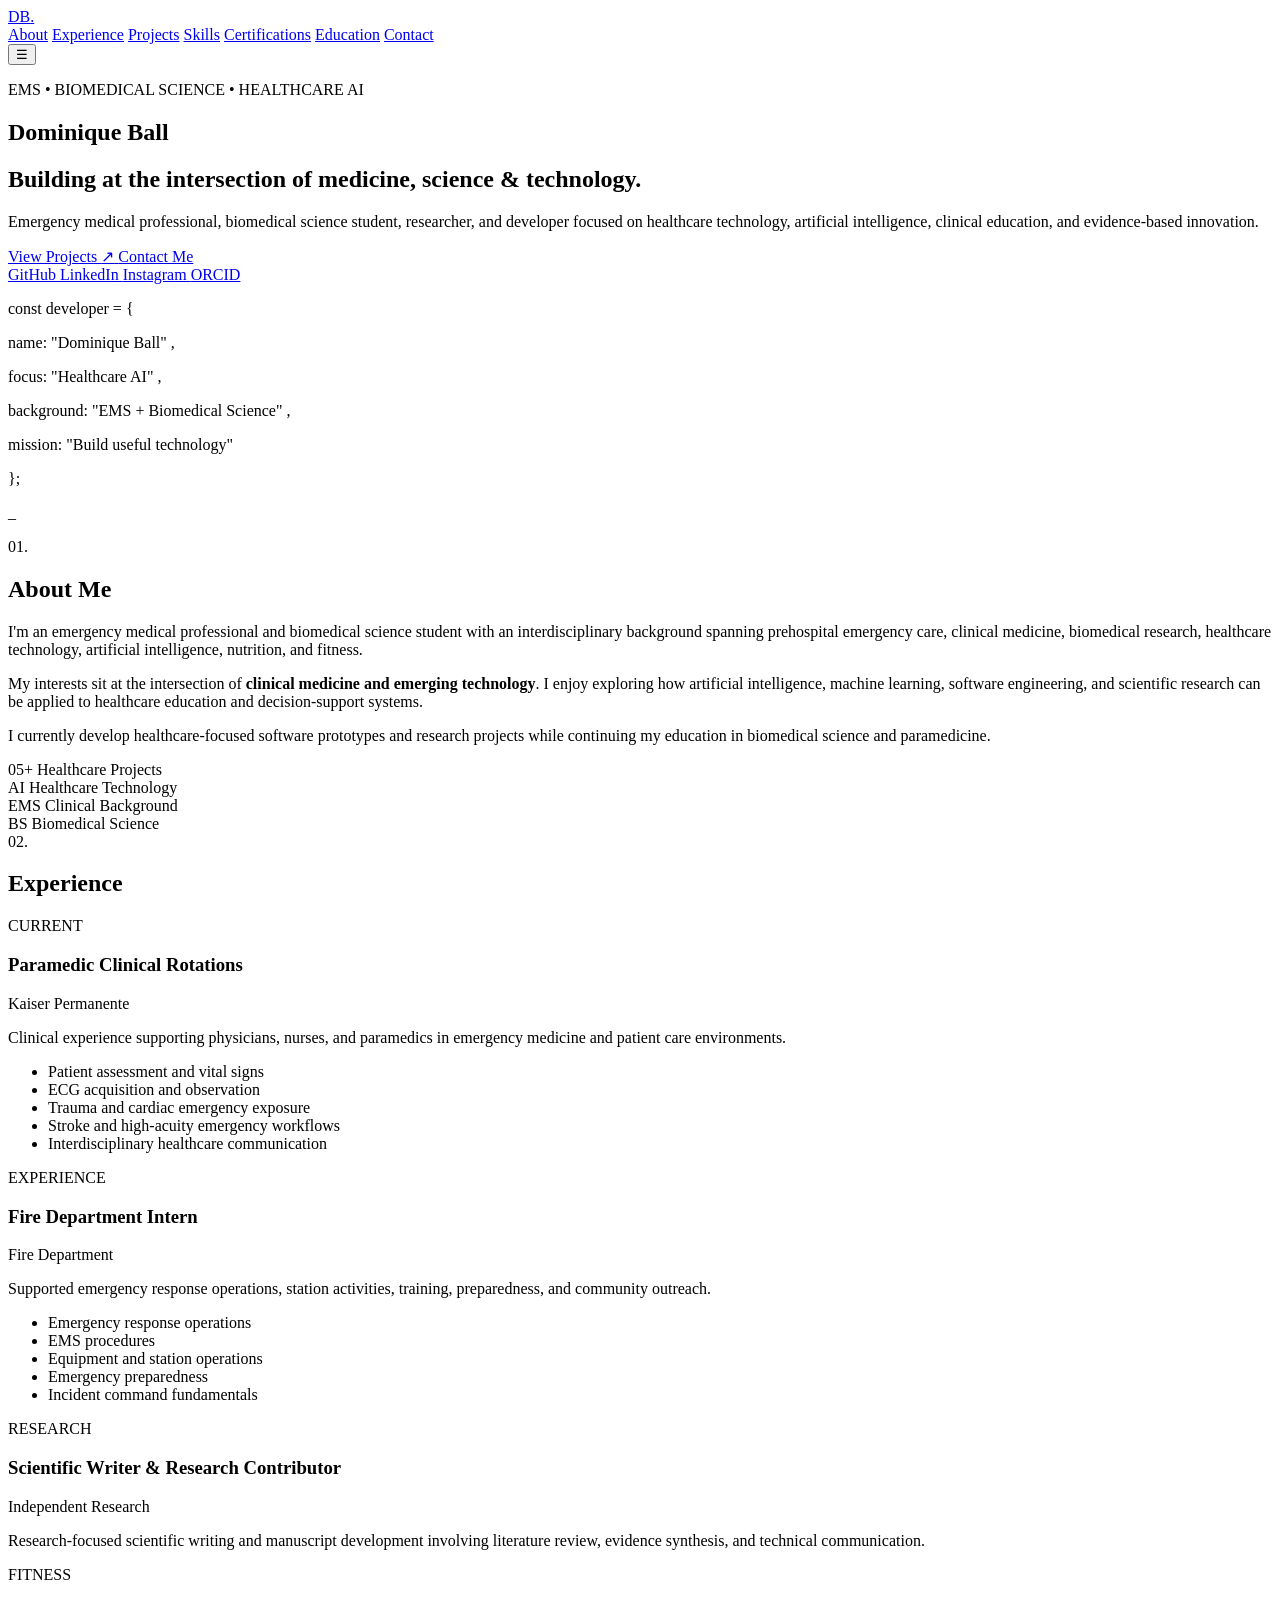
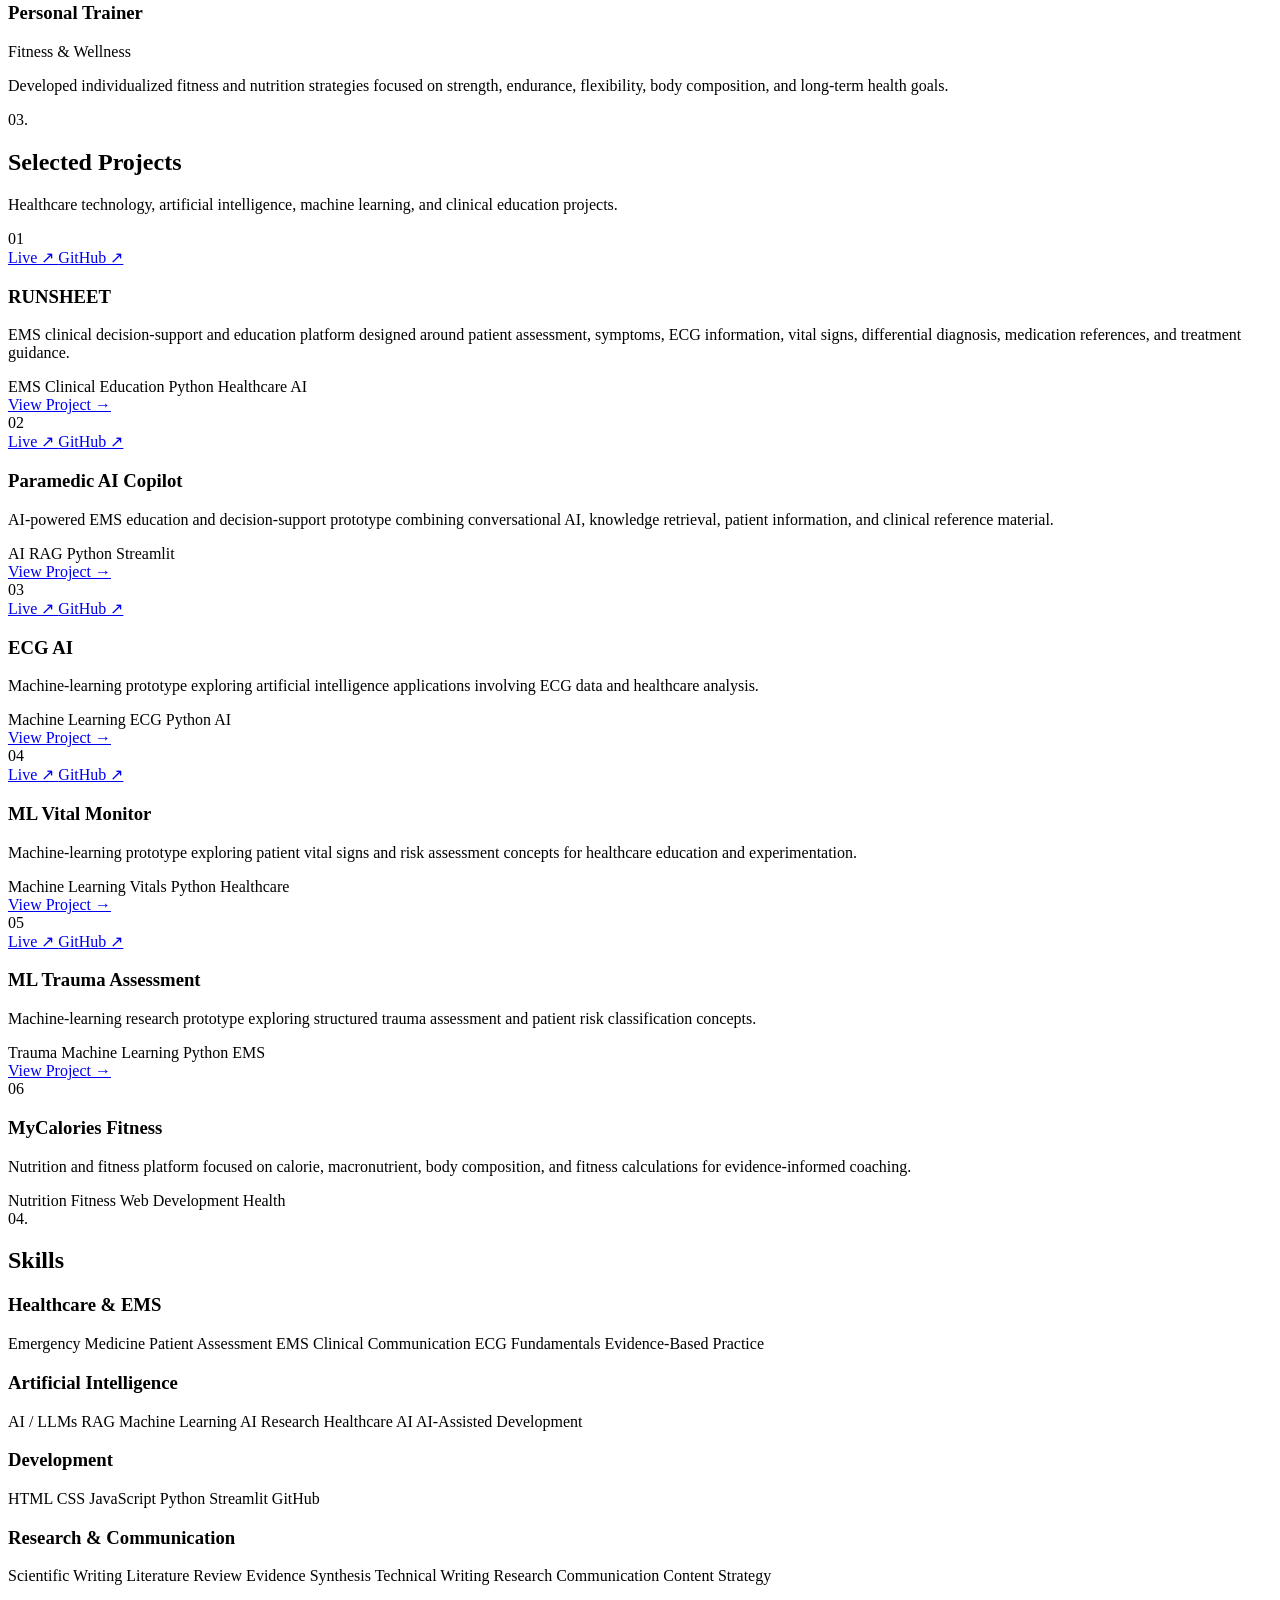
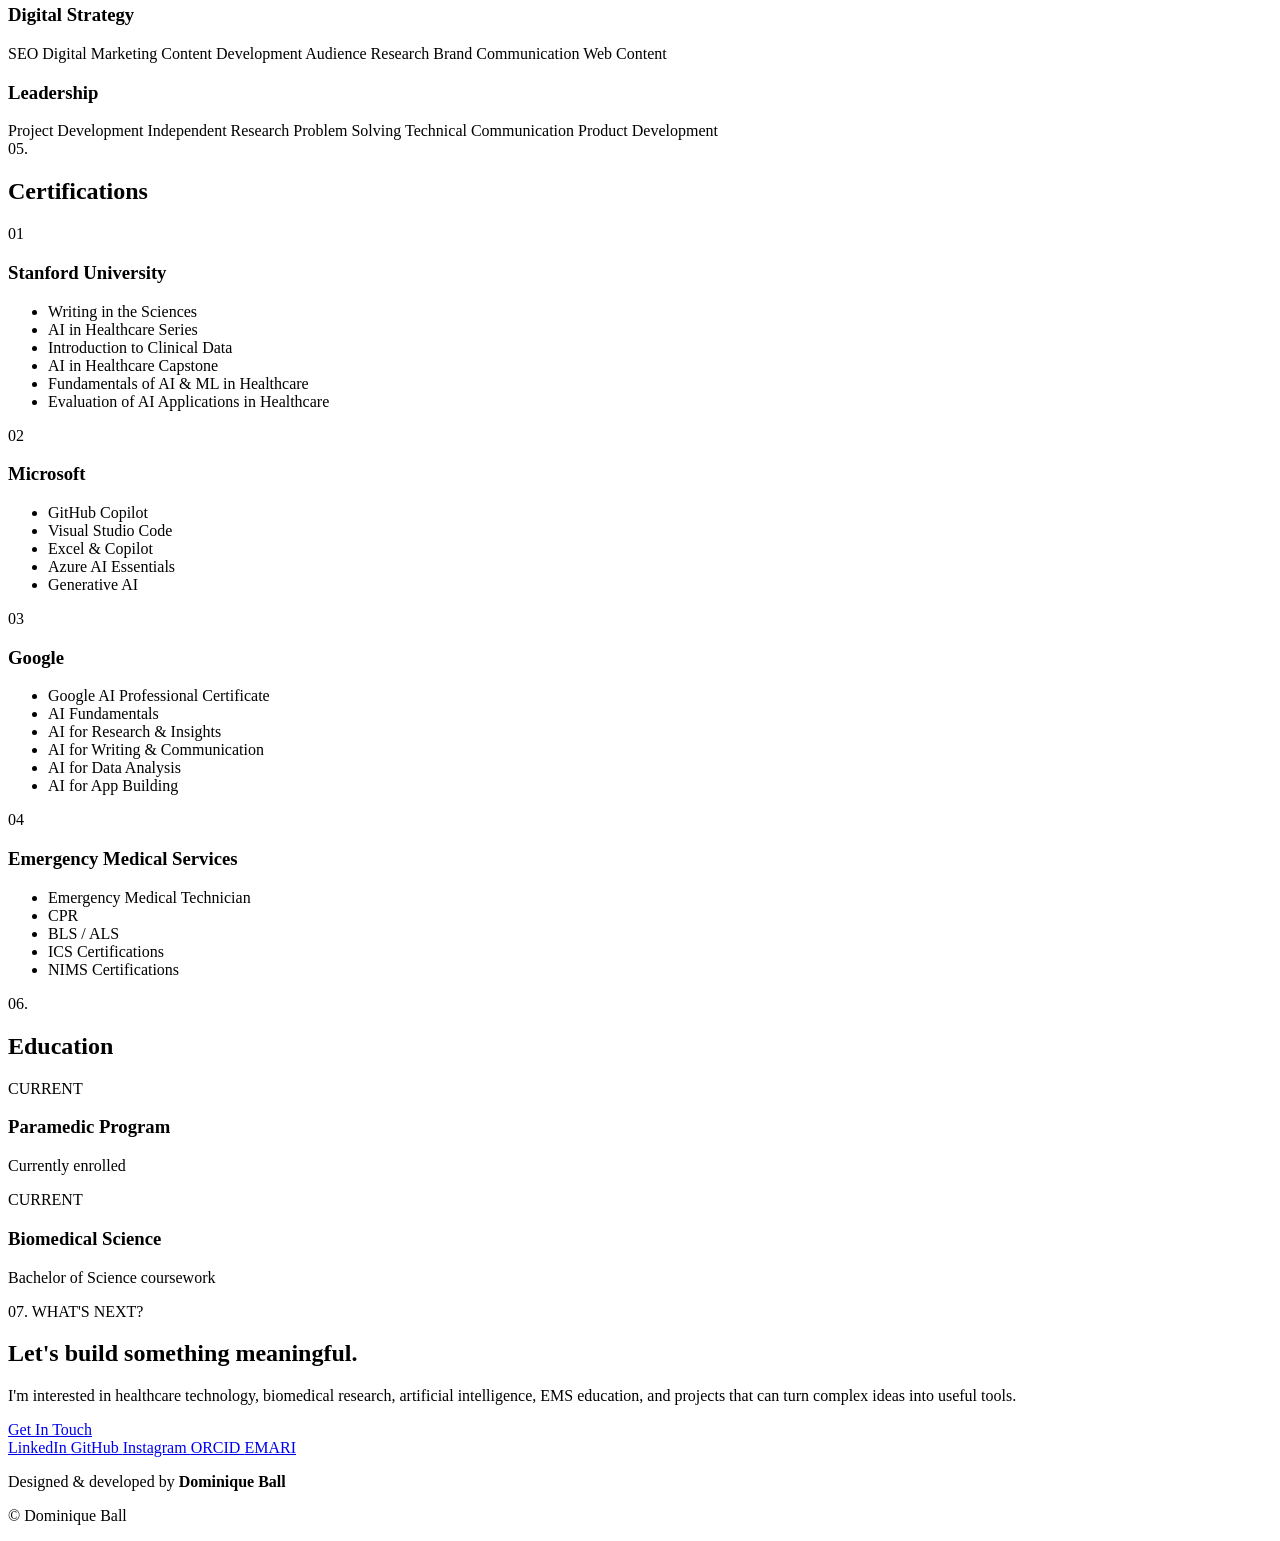
==== index.html @ c2c2fa45 "Create index.html" ====
<!DOCTYPE html>
<html lang="en">
<head>
    <meta charset="UTF-8">
    <meta name="viewport" content="width=device-width, initial-scale=1.0">

    <title>Dominique Ball | EMS • Biomedical Science • Healthcare AI</title>

    <meta
        name="description"
        content="Dominique Ball — emergency medical professional, biomedical science student, researcher, and healthcare technology developer."
    >

    <link rel="stylesheet" href="style.css">

    <!-- Google Font -->
    <link rel="preconnect" href="https://fonts.googleapis.com">
    <link rel="preconnect" href="https://fonts.gstatic.com" crossorigin>
    <link
        href="https://fonts.googleapis.com/css2?family=Inter:wght@400;500;600;700&family=Space+Grotesk:wght@500;600;700&display=swap"
        rel="stylesheet"
    >
</head>

<body>

    <!-- Background effects -->
    <div class="background-grid"></div>
    <div class="glow glow-one"></div>
    <div class="glow glow-two"></div>

    <!-- Navigation -->
    <header class="navbar">

        <a href="#home" class="logo">
            DB<span>.</span>
        </a>

        <nav id="nav-menu">

            <a href="#about">About</a>
            <a href="#experience">Experience</a>
            <a href="#projects">Projects</a>
            <a href="#skills">Skills</a>
            <a href="#certifications">Certifications</a>
            <a href="#education">Education</a>
            <a href="#contact">Contact</a>

        </nav>

        <button class="menu-button" id="menu-button" aria-label="Open navigation">
            ☰
        </button>

    </header>


    <main>

        <!-- HERO -->
        <section id="home" class="hero section">

            <div class="hero-content reveal">

                <p class="eyebrow">
                    EMS • BIOMEDICAL SCIENCE • HEALTHCARE AI
                </p>

                <h1>
                    Dominique
                    <span>Ball</span>
                </h1>

                <h2>
                    Building at the intersection of
                    <strong>medicine, science & technology.</strong>
                </h2>

                <p class="hero-description">
                    Emergency medical professional, biomedical science student,
                    researcher, and developer focused on healthcare technology,
                    artificial intelligence, clinical education, and evidence-based
                    innovation.
                </p>

                <div class="hero-buttons">

                    <a href="#projects" class="button primary">
                        View Projects
                        <span>↗</span>
                    </a>

                    <a href="#contact" class="button secondary">
                        Contact Me
                    </a>

                </div>

                <div class="social-links">

                    <a
                        href="https://github.com/domvq"
                        target="_blank"
                        rel="noopener noreferrer"
                    >
                        GitHub
                    </a>

                    <a
                        href="https://www.linkedin.com/in/dom-ball/"
                        target="_blank"
                        rel="noopener noreferrer"
                    >
                        LinkedIn
                    </a>

                    <a
                        href="https://www.instagram.com/domvq/"
                        target="_blank"
                        rel="noopener noreferrer"
                    >
                        Instagram
                    </a>

                    <a
                        href="https://orcid.org/0009-0007-6689-6363"
                        target="_blank"
                        rel="noopener noreferrer"
                    >
                        ORCID
                    </a>

                </div>

            </div>


            <div class="hero-visual reveal">

                <div class="terminal">

                    <div class="terminal-top">
                        <span></span>
                        <span></span>
                        <span></span>
                    </div>

                    <div class="terminal-body">

                        <p>
                            <span class="terminal-green">const</span>
                            developer = {
                        </p>

                        <p class="indent">
                            name:
                            <span class="terminal-blue">
                                "Dominique Ball"
                            </span>,
                        </p>

                        <p class="indent">
                            focus:
                            <span class="terminal-blue">
                                "Healthcare AI"
                            </span>,
                        </p>

                        <p class="indent">
                            background:
                            <span class="terminal-blue">
                                "EMS + Biomedical Science"
                            </span>,
                        </p>

                        <p class="indent">
                            mission:
                            <span class="terminal-blue">
                                "Build useful technology"
                            </span>
                        </p>

                        <p>};</p>

                        <p class="cursor">_</p>

                    </div>

                </div>

            </div>

        </section>


        <!-- ABOUT -->
        <section id="about" class="section">

            <div class="section-heading reveal">

                <span>01.</span>

                <h2>About Me</h2>

                <div></div>

            </div>

            <div class="about-grid">

                <div class="about-text reveal">

                    <p>
                        I'm an emergency medical professional and biomedical
                        science student with an interdisciplinary background
                        spanning prehospital emergency care, clinical medicine,
                        biomedical research, healthcare technology,
                        artificial intelligence, nutrition, and fitness.
                    </p>

                    <p>
                        My interests sit at the intersection of
                        <strong>clinical medicine and emerging technology</strong>.
                        I enjoy exploring how artificial intelligence,
                        machine learning, software engineering, and scientific
                        research can be applied to healthcare education and
                        decision-support systems.
                    </p>

                    <p>
                        I currently develop healthcare-focused software
                        prototypes and research projects while continuing my
                        education in biomedical science and paramedicine.
                    </p>

                </div>


                <div class="about-stats reveal">

                    <div class="stat">
                        <span class="stat-number">05+</span>
                        <span class="stat-label">Healthcare Projects</span>
                    </div>

                    <div class="stat">
                        <span class="stat-number">AI</span>
                        <span class="stat-label">Healthcare Technology</span>
                    </div>

                    <div class="stat">
                        <span class="stat-number">EMS</span>
                        <span class="stat-label">Clinical Background</span>
                    </div>

                    <div class="stat">
                        <span class="stat-number">BS</span>
                        <span class="stat-label">Biomedical Science</span>
                    </div>

                </div>

            </div>

        </section>


        <!-- EXPERIENCE -->
        <section id="experience" class="section">

            <div class="section-heading reveal">

                <span>02.</span>

                <h2>Experience</h2>

                <div></div>

            </div>


            <div class="timeline">

                <article class="timeline-item reveal">

                    <div class="timeline-date">
                        CURRENT
                    </div>

                    <div class="timeline-content">

                        <h3>Paramedic Clinical Rotations</h3>

                        <p class="company">
                            Kaiser Permanente
                        </p>

                        <p>
                            Clinical experience supporting physicians,
                            nurses, and paramedics in emergency medicine
                            and patient care environments.
                        </p>

                        <ul>
                            <li>Patient assessment and vital signs</li>
                            <li>ECG acquisition and observation</li>
                            <li>Trauma and cardiac emergency exposure</li>
                            <li>Stroke and high-acuity emergency workflows</li>
                            <li>Interdisciplinary healthcare communication</li>
                        </ul>

                    </div>

                </article>


                <article class="timeline-item reveal">

                    <div class="timeline-date">
                        EXPERIENCE
                    </div>

                    <div class="timeline-content">

                        <h3>Fire Department Intern</h3>

                        <p class="company">
                            Fire Department
                        </p>

                        <p>
                            Supported emergency response operations,
                            station activities, training, preparedness,
                            and community outreach.
                        </p>

                        <ul>
                            <li>Emergency response operations</li>
                            <li>EMS procedures</li>
                            <li>Equipment and station operations</li>
                            <li>Emergency preparedness</li>
                            <li>Incident command fundamentals</li>
                        </ul>

                    </div>

                </article>


                <article class="timeline-item reveal">

                    <div class="timeline-date">
                        RESEARCH
                    </div>

                    <div class="timeline-content">

                        <h3>Scientific Writer & Research Contributor</h3>

                        <p class="company">
                            Independent Research
                        </p>

                        <p>
                            Research-focused scientific writing and manuscript
                            development involving literature review, evidence
                            synthesis, and technical communication.
                        </p>

                    </div>

                </article>


                <article class="timeline-item reveal">

                    <div class="timeline-date">
                        FITNESS
                    </div>

                    <div class="timeline-content">

                        <h3>Personal Trainer</h3>

                        <p class="company">
                            Fitness & Wellness
                        </p>

                        <p>
                            Developed individualized fitness and nutrition
                            strategies focused on strength, endurance,
                            flexibility, body composition, and long-term
                            health goals.
                        </p>

                    </div>

                </article>

            </div>

        </section>


        <!-- PROJECTS -->
        <section id="projects" class="section">

            <div class="section-heading reveal">

                <span>03.</span>

                <h2>Selected Projects</h2>

                <div></div>

            </div>


            <p class="section-intro reveal">
                Healthcare technology, artificial intelligence, machine
                learning, and clinical education projects.
            </p>


            <div class="projects-grid">


                <!-- RUNSHEET -->
                <article class="project-card featured reveal">

                    <div class="project-top">

                        <span class="project-number">
                            01
                        </span>

                        <div class="project-links">

                            <a
                                href="https://runsheet.website/"
                                target="_blank"
                                rel="noopener noreferrer"
                            >
                                Live ↗
                            </a>

                            <a
                                href="https://github.com/domvq/RUNSHEET"
                                target="_blank"
                                rel="noopener noreferrer"
                            >
                                GitHub ↗
                            </a>

                        </div>

                    </div>

                    <h3>RUNSHEET</h3>

                    <p>
                        EMS clinical decision-support and education platform
                        designed around patient assessment, symptoms, ECG
                        information, vital signs, differential diagnosis,
                        medication references, and treatment guidance.
                    </p>

                    <div class="tags">
                        <span>EMS</span>
                        <span>Clinical Education</span>
                        <span>Python</span>
                        <span>Healthcare AI</span>
                    </div>

                    <a
                        class="project-page"
                        href="https://emari.it.com/runsheet-app.html"
                        target="_blank"
                        rel="noopener noreferrer"
                    >
                        View Project →
                    </a>

                </article>


                <!-- PARAMEDIC AI -->
                <article class="project-card reveal">

                    <div class="project-top">

                        <span class="project-number">
                            02
                        </span>

                        <div class="project-links">

                            <a
                                href="https://paramedic-ai-copliot.streamlit.app/"
                                target="_blank"
                                rel="noopener noreferrer"
                            >
                                Live ↗
                            </a>

                            <a
                                href="https://github.com/domvq/Paramedic-Ai"
                                target="_blank"
                                rel="noopener noreferrer"
                            >
                                GitHub ↗
                            </a>

                        </div>

                    </div>

                    <h3>Paramedic AI Copilot</h3>

                    <p>
                        AI-powered EMS education and decision-support
                        prototype combining conversational AI, knowledge
                        retrieval, patient information, and clinical
                        reference material.
                    </p>

                    <div class="tags">
                        <span>AI</span>
                        <span>RAG</span>
                        <span>Python</span>
                        <span>Streamlit</span>
                    </div>

                    <a
                        class="project-page"
                        href="https://emari.it.com/paramedic-copilot-app.html"
                        target="_blank"
                        rel="noopener noreferrer"
                    >
                        View Project →
                    </a>

                </article>


                <!-- ECG -->
                <article class="project-card reveal">

                    <div class="project-top">

                        <span class="project-number">
                            03
                        </span>

                        <div class="project-links">

                            <a
                                href="https://ecg-ai-ml-prototype.streamlit.app/"
                                target="_blank"
                                rel="noopener noreferrer"
                            >
                                Live ↗
                            </a>

                            <a
                                href="https://github.com/domvq/ecg-ai-ml-prototype"
                                target="_blank"
                                rel="noopener noreferrer"
                            >
                                GitHub ↗
                            </a>

                        </div>

                    </div>

                    <h3>ECG AI</h3>

                    <p>
                        Machine-learning prototype exploring artificial
                        intelligence applications involving ECG data and
                        healthcare analysis.
                    </p>

                    <div class="tags">
                        <span>Machine Learning</span>
                        <span>ECG</span>
                        <span>Python</span>
                        <span>AI</span>
                    </div>

                    <a
                        class="project-page"
                        href="https://emari.it.com/ecg-ai-app.html"
                        target="_blank"
                        rel="noopener noreferrer"
                    >
                        View Project →
                    </a>

                </article>


                <!-- VITAL MONITOR -->
                <article class="project-card reveal">

                    <div class="project-top">

                        <span class="project-number">
                            04
                        </span>

                        <div class="project-links">

                            <a
                                href="https://monitor-vitals-ml.streamlit.app/"
                                target="_blank"
                                rel="noopener noreferrer"
                            >
                                Live ↗
                            </a>

                            <a
                                href="https://github.com/domvq/monitor-vitals-ML"
                                target="_blank"
                                rel="noopener noreferrer"
                            >
                                GitHub ↗
                            </a>

                        </div>

                    </div>

                    <h3>ML Vital Monitor</h3>

                    <p>
                        Machine-learning prototype exploring patient vital
                        signs and risk assessment concepts for healthcare
                        education and experimentation.
                    </p>

                    <div class="tags">
                        <span>Machine Learning</span>
                        <span>Vitals</span>
                        <span>Python</span>
                        <span>Healthcare</span>
                    </div>

                    <a
                        class="project-page"
                        href="https://emari.it.com/monitor-vitals-app.html"
                        target="_blank"
                        rel="noopener noreferrer"
                    >
                        View Project →
                    </a>

                </article>


                <!-- TRAUMA -->
                <article class="project-card reveal">

                    <div class="project-top">

                        <span class="project-number">
                            05
                        </span>

                        <div class="project-links">

                            <a
                                href="https://trauma-ml.streamlit.app/"
                                target="_blank"
                                rel="noopener noreferrer"
                            >
                                Live ↗
                            </a>

                            <a
                                href="https://github.com/domvq/trauma-ML-"
                                target="_blank"
                                rel="noopener noreferrer"
                            >
                                GitHub ↗
                            </a>

                        </div>

                    </div>

                    <h3>ML Trauma Assessment</h3>

                    <p>
                        Machine-learning research prototype exploring
                        structured trauma assessment and patient risk
                        classification concepts.
                    </p>

                    <div class="tags">
                        <span>Trauma</span>
                        <span>Machine Learning</span>
                        <span>Python</span>
                        <span>EMS</span>
                    </div>

                    <a
                        class="project-page"
                        href="https://emari.it.com/trauma-ml-app.html"
                        target="_blank"
                        rel="noopener noreferrer"
                    >
                        View Project →
                    </a>

                </article>


                <!-- MY CALORIES -->
                <article class="project-card reveal">

                    <div class="project-top">

                        <span class="project-number">
                            06
                        </span>

                    </div>

                    <h3>MyCalories Fitness</h3>

                    <p>
                        Nutrition and fitness platform focused on calorie,
                        macronutrient, body composition, and fitness
                        calculations for evidence-informed coaching.
                    </p>

                    <div class="tags">
                        <span>Nutrition</span>
                        <span>Fitness</span>
                        <span>Web Development</span>
                        <span>Health</span>
                    </div>

                </article>

            </div>

        </section>


        <!-- SKILLS -->
        <section id="skills" class="section">

            <div class="section-heading reveal">

                <span>04.</span>

                <h2>Skills</h2>

                <div></div>

            </div>


            <div class="skills-grid">


                <div class="skill-category reveal">

                    <h3>Healthcare & EMS</h3>

                    <div class="skill-list">

                        <span>Emergency Medicine</span>
                        <span>Patient Assessment</span>
                        <span>EMS</span>
                        <span>Clinical Communication</span>
                        <span>ECG Fundamentals</span>
                        <span>Evidence-Based Practice</span>

                    </div>

                </div>


                <div class="skill-category reveal">

                    <h3>Artificial Intelligence</h3>

                    <div class="skill-list">

                        <span>AI / LLMs</span>
                        <span>RAG</span>
                        <span>Machine Learning</span>
                        <span>AI Research</span>
                        <span>Healthcare AI</span>
                        <span>AI-Assisted Development</span>

                    </div>

                </div>


                <div class="skill-category reveal">

                    <h3>Development</h3>

                    <div class="skill-list">

                        <span>HTML</span>
                        <span>CSS</span>
                        <span>JavaScript</span>
                        <span>Python</span>
                        <span>Streamlit</span>
                        <span>GitHub</span>

                    </div>

                </div>


                <div class="skill-category reveal">

                    <h3>Research & Communication</h3>

                    <div class="skill-list">

                        <span>Scientific Writing</span>
                        <span>Literature Review</span>
                        <span>Evidence Synthesis</span>
                        <span>Technical Writing</span>
                        <span>Research Communication</span>
                        <span>Content Strategy</span>

                    </div>

                </div>


                <div class="skill-category reveal">

                    <h3>Digital Strategy</h3>

                    <div class="skill-list">

                        <span>SEO</span>
                        <span>Digital Marketing</span>
                        <span>Content Development</span>
                        <span>Audience Research</span>
                        <span>Brand Communication</span>
                        <span>Web Content</span>

                    </div>

                </div>


                <div class="skill-category reveal">

                    <h3>Leadership</h3>

                    <div class="skill-list">

                        <span>Project Development</span>
                        <span>Independent Research</span>
                        <span>Problem Solving</span>
                        <span>Technical Communication</span>
                        <span>Product Development</span>

                    </div>

                </div>

            </div>

        </section>


        <!-- CERTIFICATIONS -->
        <section id="certifications" class="section">

            <div class="section-heading reveal">

                <span>05.</span>

                <h2>Certifications</h2>

                <div></div>

            </div>


            <div class="certifications-grid">

                <article class="cert-card reveal">

                    <span class="cert-number">01</span>

                    <h3>Stanford University</h3>

                    <ul>
                        <li>Writing in the Sciences</li>
                        <li>AI in Healthcare Series</li>
                        <li>Introduction to Clinical Data</li>
                        <li>AI in Healthcare Capstone</li>
                        <li>Fundamentals of AI & ML in Healthcare</li>
                        <li>Evaluation of AI Applications in Healthcare</li>
                    </ul>

                </article>


                <article class="cert-card reveal">

                    <span class="cert-number">02</span>

                    <h3>Microsoft</h3>

                    <ul>
                        <li>GitHub Copilot</li>
                        <li>Visual Studio Code</li>
                        <li>Excel & Copilot</li>
                        <li>Azure AI Essentials</li>
                        <li>Generative AI</li>
                    </ul>

                </article>


                <article class="cert-card reveal">

                    <span class="cert-number">03</span>

                    <h3>Google</h3>

                    <ul>
                        <li>Google AI Professional Certificate</li>
                        <li>AI Fundamentals</li>
                        <li>AI for Research & Insights</li>
                        <li>AI for Writing & Communication</li>
                        <li>AI for Data Analysis</li>
                        <li>AI for App Building</li>
                    </ul>

                </article>


                <article class="cert-card reveal">

                    <span class="cert-number">04</span>

                    <h3>Emergency Medical Services</h3>

                    <ul>
                        <li>Emergency Medical Technician</li>
                        <li>CPR</li>
                        <li>BLS / ALS</li>
                        <li>ICS Certifications</li>
                        <li>NIMS Certifications</li>
                    </ul>

                </article>

            </div>

        </section>


        <!-- EDUCATION -->
        <section id="education" class="section">

            <div class="section-heading reveal">

                <span>06.</span>

                <h2>Education</h2>

                <div></div>

            </div>


            <div class="education-card reveal">

                <div>

                    <span class="education-status">
                        CURRENT
                    </span>

                    <h3>Paramedic Program</h3>

                    <p>
                        Currently enrolled
                    </p>

                </div>


                <div>

                    <span class="education-status">
                        CURRENT
                    </span>

                    <h3>Biomedical Science</h3>

                    <p>
                        Bachelor of Science coursework
                    </p>

                </div>

            </div>

        </section>


        <!-- CONTACT -->
        <section id="contact" class="contact-section section">

            <div class="contact-content reveal">

                <p class="eyebrow">
                    07. WHAT'S NEXT?
                </p>

                <h2>
                    Let's build something
                    <span>meaningful.</span>
                </h2>

                <p>
                    I'm interested in healthcare technology, biomedical
                    research, artificial intelligence, EMS education,
                    and projects that can turn complex ideas into useful
                    tools.
                </p>

                <a
                    href="mailto:Domhasaball@gmail.com"
                    class="button primary"
                >
                    Get In Touch
                </a>


                <div class="contact-links">

                    <a
                        href="https://www.linkedin.com/in/dom-ball/"
                        target="_blank"
                        rel="noopener noreferrer"
                    >
                        LinkedIn
                    </a>

                    <a
                        href="https://github.com/domvq"
                        target="_blank"
                        rel="noopener noreferrer"
                    >
                        GitHub
                    </a>

                    <a
                        href="https://www.instagram.com/domvq/"
                        target="_blank"
                        rel="noopener noreferrer"
                    >
                        Instagram
                    </a>

                    <a
                        href="https://orcid.org/0009-0007-6689-6363"
                        target="_blank"
                        rel="noopener noreferrer"
                    >
                        ORCID
                    </a>

                    <a
                        href="https://emari.it.com/"
                        target="_blank"
                        rel="noopener noreferrer"
                    >
                        EMARI
                    </a>

                </div>

            </div>

        </section>

    </main>


    <!-- FOOTER -->
    <footer>

        <p>
            Designed & developed by
            <strong>Dominique Ball</strong>
        </p>

        <p>
            © <span id="year"></span> Dominique Ball
        </p>

    </footer>


    <script src="script.js"></script>

</body>
</html>
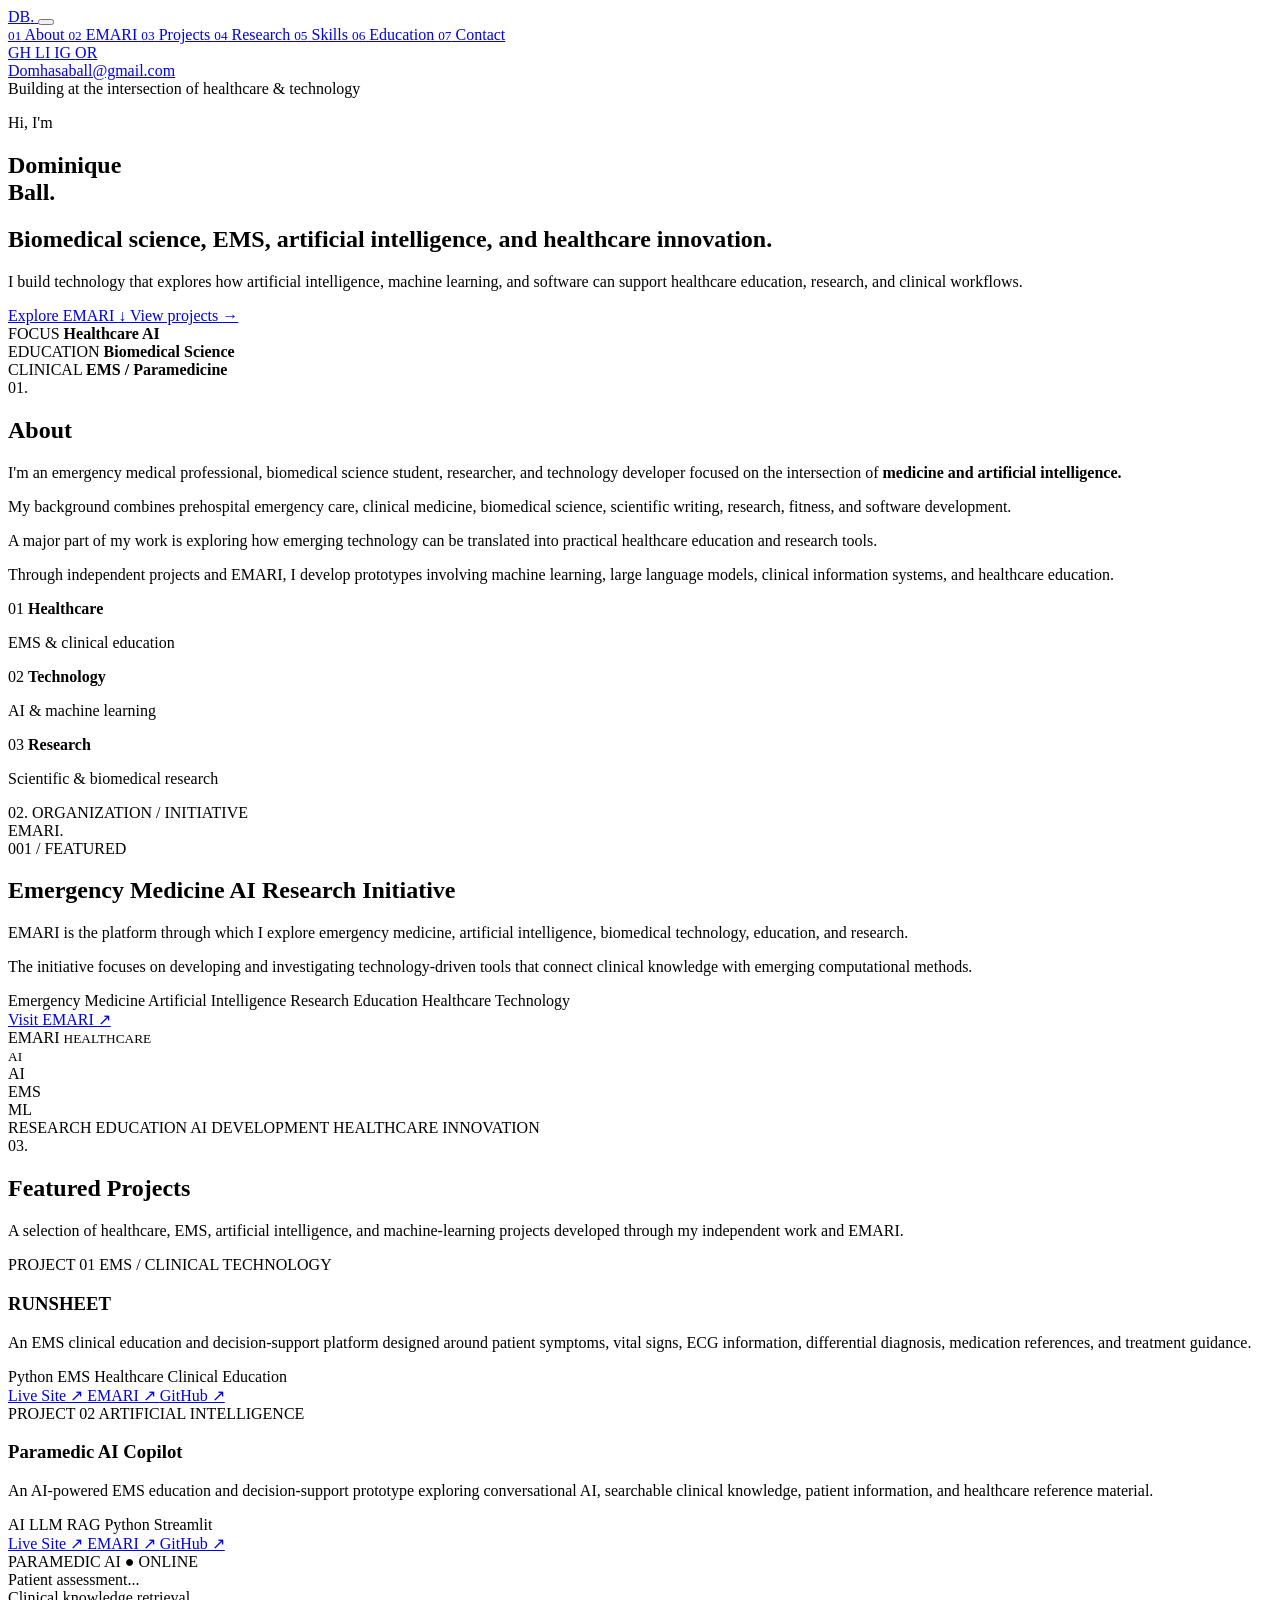
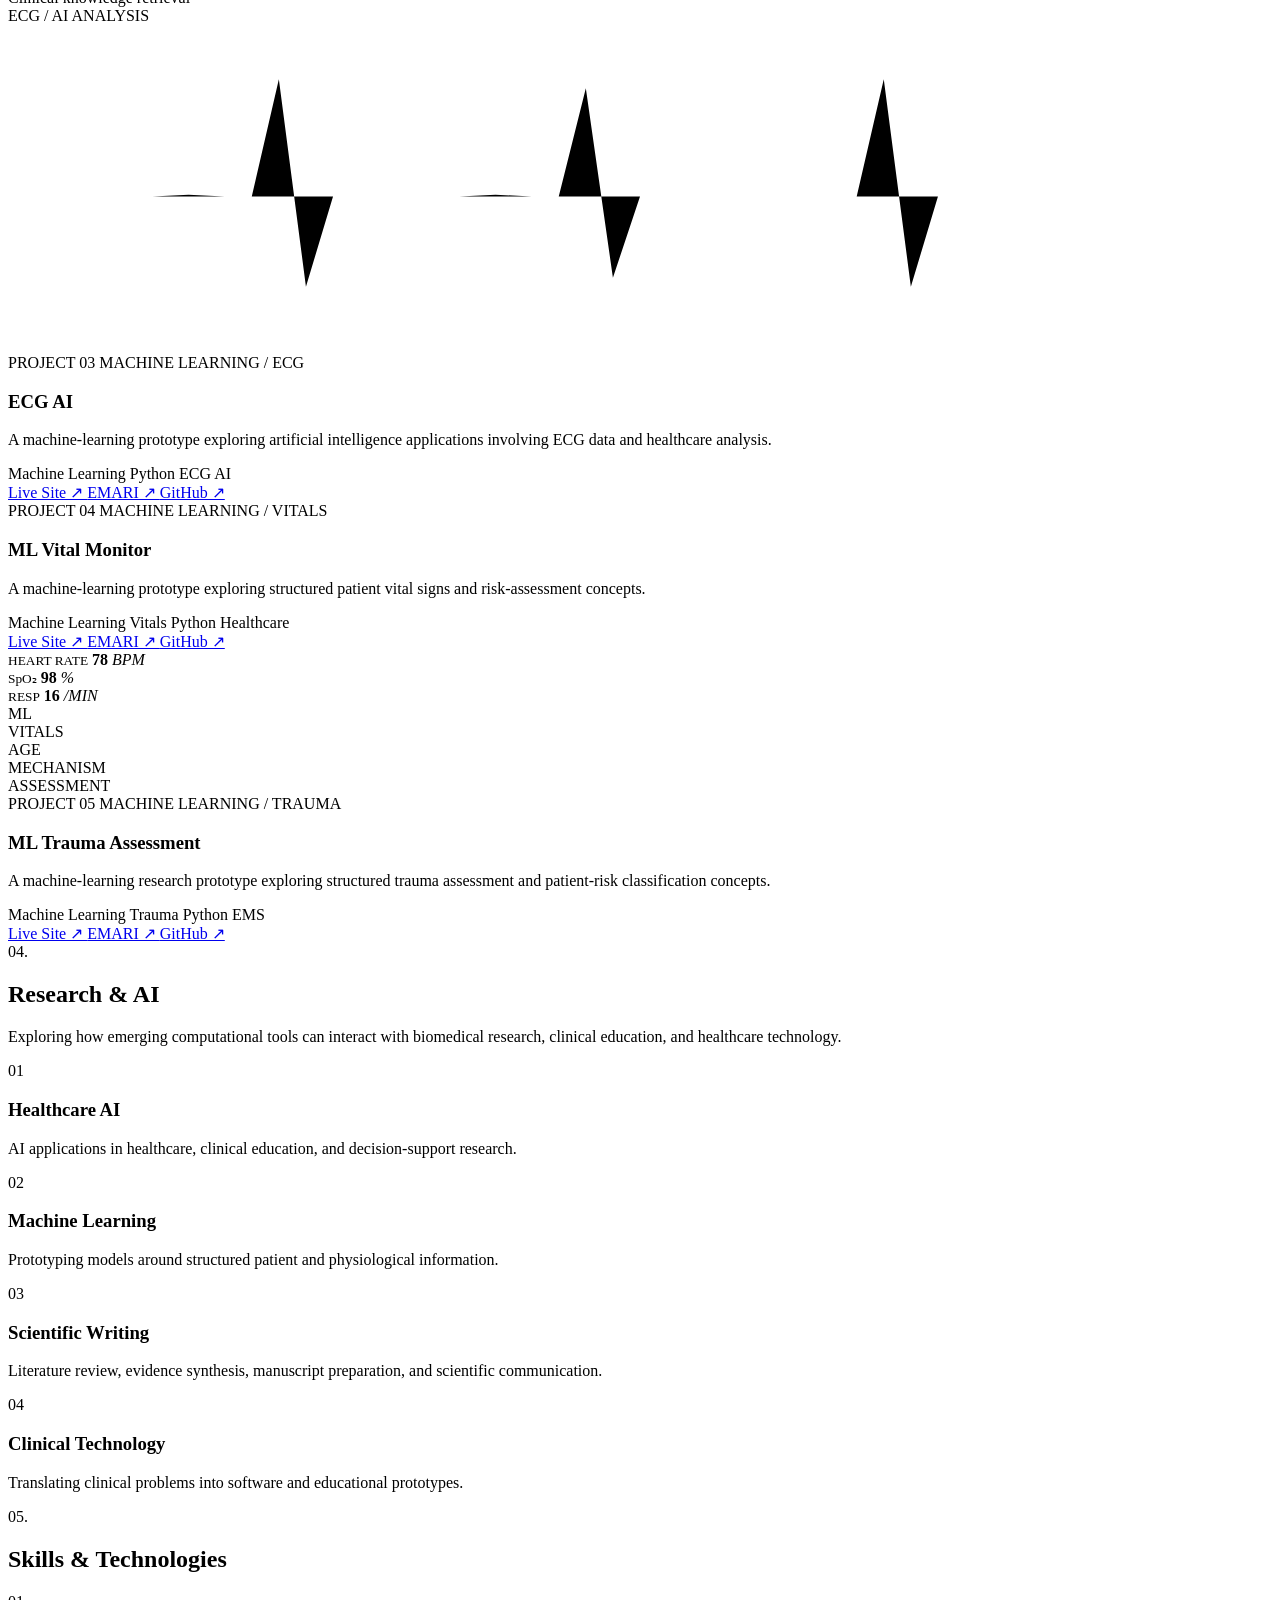
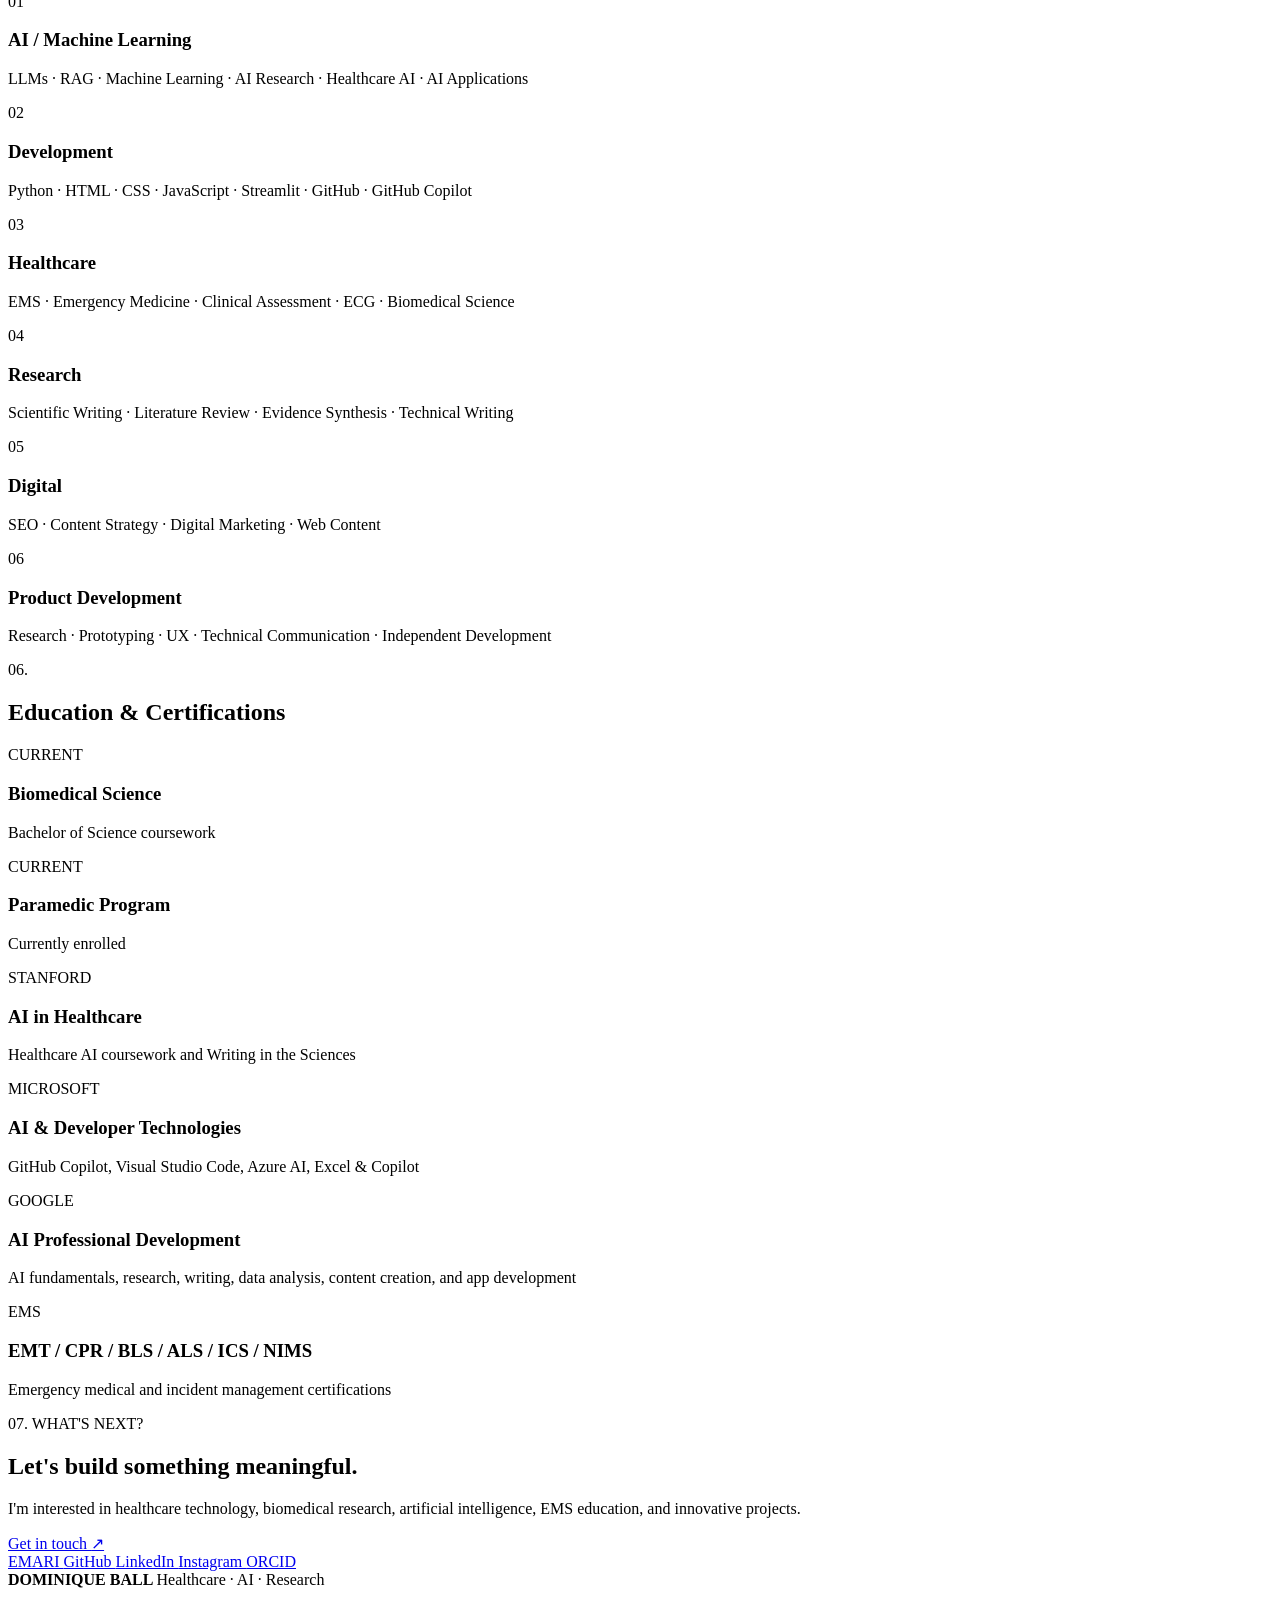
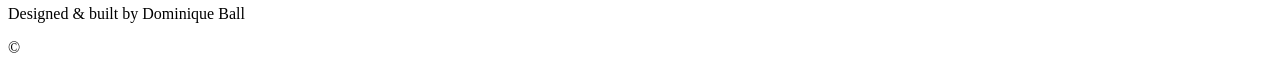
==== commit bb500ffe: "Update index.html" ====
--- a/index.html
+++ b/index.html
@@ -4,187 +4,496 @@
     <meta charset="UTF-8">
     <meta name="viewport" content="width=device-width, initial-scale=1.0">
 
-    <title>Dominique Ball | EMS • Biomedical Science • Healthcare AI</title>
+    <title>Dominique Ball | Healthcare AI & Biomedical Technology</title>
 
     <meta
         name="description"
-        content="Dominique Ball — emergency medical professional, biomedical science student, researcher, and healthcare technology developer."
+        content="Dominique Ball — biomedical science student, EMS professional, researcher, and developer building healthcare AI and technology through EMARI."
     >
 
-    <link rel="stylesheet" href="style.css">
-
-    <!-- Google Font -->
+    <meta name="theme-color" content="#050a12">
+
     <link rel="preconnect" href="https://fonts.googleapis.com">
     <link rel="preconnect" href="https://fonts.gstatic.com" crossorigin>
+
     <link
-        href="https://fonts.googleapis.com/css2?family=Inter:wght@400;500;600;700&family=Space+Grotesk:wght@500;600;700&display=swap"
+        href="https://fonts.googleapis.com/css2?family=Inter:wght@400;500;600;700&family=Space+Mono:wght@400;700&display=swap"
         rel="stylesheet"
     >
+
+    <link rel="stylesheet" href="style.css">
 </head>
 
 <body>
 
     <!-- Background effects -->
     <div class="background-grid"></div>
-    <div class="glow glow-one"></div>
-    <div class="glow glow-two"></div>
-
-    <!-- Navigation -->
+    <div class="background-glow"></div>
+
+
+    <!-- =========================
+         NAVIGATION
+    ========================== -->
+
     <header class="navbar">
 
-        <a href="#home" class="logo">
+        <a href="#home" class="brand">
             DB<span>.</span>
         </a>
 
-        <nav id="nav-menu">
-
-            <a href="#about">About</a>
-            <a href="#experience">Experience</a>
-            <a href="#projects">Projects</a>
-            <a href="#skills">Skills</a>
-            <a href="#certifications">Certifications</a>
-            <a href="#education">Education</a>
-            <a href="#contact">Contact</a>
+        <button
+            class="menu-button"
+            id="menuButton"
+            aria-label="Open navigation"
+            aria-expanded="false"
+        >
+            <span></span>
+            <span></span>
+            <span></span>
+        </button>
+
+        <nav class="navigation" id="navigation">
+
+            <a href="#about">
+                <small>01</small>
+                About
+            </a>
+
+            <a href="#emari">
+                <small>02</small>
+                EMARI
+            </a>
+
+            <a href="#projects">
+                <small>03</small>
+                Projects
+            </a>
+
+            <a href="#research">
+                <small>04</small>
+                Research
+            </a>
+
+            <a href="#skills">
+                <small>05</small>
+                Skills
+            </a>
+
+            <a href="#education">
+                <small>06</small>
+                Education
+            </a>
+
+            <a href="#contact">
+                <small>07</small>
+                Contact
+            </a>
 
         </nav>
 
-        <button class="menu-button" id="menu-button" aria-label="Open navigation">
-            ☰
-        </button>
-
     </header>
 
 
+    <!-- =========================
+         SOCIAL SIDEBAR
+    ========================== -->
+
+    <aside class="social-bar">
+
+        <a
+            href="https://github.com/domvq"
+            target="_blank"
+            rel="noopener noreferrer"
+            aria-label="GitHub"
+        >
+            GH
+        </a>
+
+        <a
+            href="https://www.linkedin.com/in/dom-ball/"
+            target="_blank"
+            rel="noopener noreferrer"
+            aria-label="LinkedIn"
+        >
+            LI
+        </a>
+
+        <a
+            href="https://www.instagram.com/domvq/"
+            target="_blank"
+            rel="noopener noreferrer"
+            aria-label="Instagram"
+        >
+            IG
+        </a>
+
+        <a
+            href="https://orcid.org/0009-0007-6689-6363"
+            target="_blank"
+            rel="noopener noreferrer"
+            aria-label="ORCID"
+        >
+            OR
+        </a>
+
+        <div class="vertical-line"></div>
+
+    </aside>
+
+
+    <!-- =========================
+         EMAIL SIDEBAR
+    ========================== -->
+
+    <aside class="email-bar">
+
+        <a href="mailto:Domhasaball@gmail.com">
+            Domhasaball@gmail.com
+        </a>
+
+        <div class="vertical-line"></div>
+
+    </aside>
+
+
     <main>
 
-        <!-- HERO -->
-        <section id="home" class="hero section">
-
-            <div class="hero-content reveal">
-
-                <p class="eyebrow">
-                    EMS • BIOMEDICAL SCIENCE • HEALTHCARE AI
+
+        <!-- =========================
+             HERO
+        ========================== -->
+
+        <section class="hero" id="home">
+
+            <div class="hero-inner">
+
+                <div class="hero-status">
+
+                    <span class="status-dot"></span>
+
+                    Building at the intersection of
+                    healthcare & technology
+
+                </div>
+
+
+                <p class="hero-intro">
+                    Hi, I'm
                 </p>
 
+
                 <h1>
-                    Dominique
-                    <span>Ball</span>
+                    Dominique<br>
+                    <span>Ball.</span>
                 </h1>
 
+
                 <h2>
-                    Building at the intersection of
-                    <strong>medicine, science & technology.</strong>
+                    Biomedical science,
+                    <span>EMS</span>,
+                    artificial intelligence,
+                    and healthcare innovation.
                 </h2>
 
+
                 <p class="hero-description">
-                    Emergency medical professional, biomedical science student,
-                    researcher, and developer focused on healthcare technology,
-                    artificial intelligence, clinical education, and evidence-based
-                    innovation.
+
+                    I build technology that explores how artificial
+                    intelligence, machine learning, and software can
+                    support healthcare education, research, and clinical
+                    workflows.
+
                 </p>
 
-                <div class="hero-buttons">
-
-                    <a href="#projects" class="button primary">
-                        View Projects
-                        <span>↗</span>
+
+                <div class="hero-actions">
+
+                    <a href="#emari" class="primary-button">
+                        Explore EMARI
+                        <span>↓</span>
                     </a>
 
-                    <a href="#contact" class="button secondary">
-                        Contact Me
+                    <a href="#projects" class="secondary-button">
+                        View projects
+                        <span>→</span>
                     </a>
 
                 </div>
 
-                <div class="social-links">
-
-                    <a
-                        href="https://github.com/domvq"
-                        target="_blank"
-                        rel="noopener noreferrer"
-                    >
-                        GitHub
-                    </a>
-
-                    <a
-                        href="https://www.linkedin.com/in/dom-ball/"
-                        target="_blank"
-                        rel="noopener noreferrer"
-                    >
-                        LinkedIn
-                    </a>
-
-                    <a
-                        href="https://www.instagram.com/domvq/"
-                        target="_blank"
-                        rel="noopener noreferrer"
-                    >
-                        Instagram
-                    </a>
-
-                    <a
-                        href="https://orcid.org/0009-0007-6689-6363"
-                        target="_blank"
-                        rel="noopener noreferrer"
-                    >
-                        ORCID
-                    </a>
+
+                <div class="hero-meta">
+
+                    <div>
+                        <span>FOCUS</span>
+                        <strong>Healthcare AI</strong>
+                    </div>
+
+                    <div>
+                        <span>EDUCATION</span>
+                        <strong>Biomedical Science</strong>
+                    </div>
+
+                    <div>
+                        <span>CLINICAL</span>
+                        <strong>EMS / Paramedicine</strong>
+                    </div>
 
                 </div>
 
             </div>
 
-
-            <div class="hero-visual reveal">
-
-                <div class="terminal">
-
-                    <div class="terminal-top">
-                        <span></span>
-                        <span></span>
-                        <span></span>
-                    </div>
-
-                    <div class="terminal-body">
+        </section>
+
+
+        <!-- =========================
+             ABOUT
+        ========================== -->
+
+        <section class="section" id="about">
+
+            <div class="section-heading">
+
+                <span>01.</span>
+
+                <h2>About</h2>
+
+                <div class="heading-line"></div>
+
+            </div>
+
+
+            <div class="about-layout">
+
+                <div class="about-main">
+
+                    <p class="large-text">
+
+                        I'm an emergency medical professional,
+                        biomedical science student, researcher, and
+                        technology developer focused on the intersection
+                        of <strong>medicine and artificial intelligence.</strong>
+
+                    </p>
+
+
+                    <p>
+
+                        My background combines prehospital emergency care,
+                        clinical medicine, biomedical science, scientific
+                        writing, research, fitness, and software development.
+
+                    </p>
+
+
+                    <p>
+
+                        A major part of my work is exploring how emerging
+                        technology can be translated into practical
+                        healthcare education and research tools.
+
+                    </p>
+
+
+                    <p>
+
+                        Through independent projects and EMARI, I develop
+                        prototypes involving machine learning, large
+                        language models, clinical information systems,
+                        and healthcare education.
+
+                    </p>
+
+                </div>
+
+
+                <div class="about-side">
+
+                    <div class="stat-card">
+
+                        <span>01</span>
+
+                        <strong>
+                            Healthcare
+                        </strong>
 
                         <p>
-                            <span class="terminal-green">const</span>
-                            developer = {
+                            EMS & clinical education
                         </p>
 
-                        <p class="indent">
-                            name:
-                            <span class="terminal-blue">
-                                "Dominique Ball"
-                            </span>,
+                    </div>
+
+
+                    <div class="stat-card">
+
+                        <span>02</span>
+
+                        <strong>
+                            Technology
+                        </strong>
+
+                        <p>
+                            AI & machine learning
                         </p>
 
-                        <p class="indent">
-                            focus:
-                            <span class="terminal-blue">
-                                "Healthcare AI"
-                            </span>,
+                    </div>
+
+
+                    <div class="stat-card">
+
+                        <span>03</span>
+
+                        <strong>
+                            Research
+                        </strong>
+
+                        <p>
+                            Scientific & biomedical research
                         </p>
 
-                        <p class="indent">
-                            background:
-                            <span class="terminal-blue">
-                                "EMS + Biomedical Science"
-                            </span>,
+                    </div>
+
+                </div>
+
+            </div>
+
+        </section>
+
+
+        <!-- =========================
+             EMARI FEATURE
+        ========================== -->
+
+        <section class="emari-section" id="emari">
+
+            <div class="emari-container">
+
+                <div class="emari-top">
+
+                    <div>
+
+                        <span class="eyebrow">
+                            02. ORGANIZATION / INITIATIVE
+                        </span>
+
+                        <div class="emari-logo">
+                            EMARI<span>.</span>
+                        </div>
+
+                    </div>
+
+
+                    <div class="emari-index">
+                        001 / FEATURED
+                    </div>
+
+                </div>
+
+
+                <div class="emari-content">
+
+                    <div class="emari-copy">
+
+                        <h2>
+                            Emergency Medicine
+                            <span>AI Research Initiative</span>
+                        </h2>
+
+
+                        <p class="emari-lead">
+
+                            EMARI is the platform through which I explore
+                            emergency medicine, artificial intelligence,
+                            biomedical technology, education, and research.
+
                         </p>
 
-                        <p class="indent">
-                            mission:
-                            <span class="terminal-blue">
-                                "Build useful technology"
-                            </span>
+
+                        <p>
+
+                            The initiative focuses on developing and
+                            investigating technology-driven tools that
+                            connect clinical knowledge with emerging
+                            computational methods.
+
                         </p>
 
-                        <p>};</p>
-
-                        <p class="cursor">_</p>
-
-                    </div>
+
+                        <div class="emari-tags">
+
+                            <span>Emergency Medicine</span>
+                            <span>Artificial Intelligence</span>
+                            <span>Research</span>
+                            <span>Education</span>
+                            <span>Healthcare Technology</span>
+
+                        </div>
+
+
+                        <a
+                            href="https://emari.it.com/"
+                            target="_blank"
+                            rel="noopener noreferrer"
+                            class="emari-button"
+                        >
+                            Visit EMARI
+                            <span>↗</span>
+                        </a>
+
+                    </div>
+
+
+                    <div class="emari-visual">
+
+                        <div class="visual-grid"></div>
+
+                        <div class="emari-orbit">
+
+                            <div class="orbit-ring ring-one"></div>
+                            <div class="orbit-ring ring-two"></div>
+                            <div class="orbit-ring ring-three"></div>
+
+                            <div class="orbit-center">
+                                <span>EMARI</span>
+                                <small>HEALTHCARE<br>AI</small>
+                            </div>
+
+                        </div>
+
+
+                        <div class="visual-label label-one">
+                            AI
+                        </div>
+
+                        <div class="visual-label label-two">
+                            EMS
+                        </div>
+
+                        <div class="visual-label label-three">
+                            ML
+                        </div>
+
+                    </div>
+
+                </div>
+
+
+                <div class="emari-footer">
+
+                    <span>
+                        RESEARCH
+                    </span>
+
+                    <span>
+                        EDUCATION
+                    </span>
+
+                    <span>
+                        AI DEVELOPMENT
+                    </span>
+
+                    <span>
+                        HEALTHCARE INNOVATION
+                    </span>
 
                 </div>
 
@@ -193,823 +502,962 @@
         </section>
 
 
-        <!-- ABOUT -->
-        <section id="about" class="section">
-
-            <div class="section-heading reveal">
-
-                <span>01.</span>
-
-                <h2>About Me</h2>
-
-                <div></div>
+        <!-- =========================
+             PROJECTS
+        ========================== -->
+
+        <section class="section projects-section" id="projects">
+
+            <div class="section-heading">
+
+                <span>03.</span>
+
+                <h2>Featured Projects</h2>
+
+                <div class="heading-line"></div>
 
             </div>
 
-            <div class="about-grid">
-
-                <div class="about-text reveal">
+
+            <p class="section-intro">
+
+                A selection of healthcare, EMS, artificial intelligence,
+                and machine-learning projects developed through my
+                independent work and EMARI.
+
+            </p>
+
+
+            <!-- RUNSHEET -->
+
+            <article class="project featured-project">
+
+                <div class="project-visual runsheet-visual">
+
+                    <div class="project-screen">
+
+                        <div class="screen-header">
+                            <span></span>
+                            <span></span>
+                            <span></span>
+                        </div>
+
+                        <div class="screen-body">
+
+                            <div class="screen-sidebar"></div>
+
+                            <div class="screen-content">
+
+                                <div class="fake-title"></div>
+
+                                <div class="fake-row">
+                                    <span></span>
+                                    <span></span>
+                                    <span></span>
+                                </div>
+
+                                <div class="fake-large"></div>
+
+                                <div class="fake-row">
+                                    <span></span>
+                                    <span></span>
+                                </div>
+
+                            </div>
+
+                        </div>
+
+                    </div>
+
+                </div>
+
+
+                <div class="project-info">
+
+                    <span class="project-number">
+                        PROJECT 01
+                    </span>
+
+                    <span class="project-type">
+                        EMS / CLINICAL TECHNOLOGY
+                    </span>
+
+
+                    <h3>
+                        RUNSHEET
+                    </h3>
+
 
                     <p>
-                        I'm an emergency medical professional and biomedical
-                        science student with an interdisciplinary background
-                        spanning prehospital emergency care, clinical medicine,
-                        biomedical research, healthcare technology,
-                        artificial intelligence, nutrition, and fitness.
+
+                        An EMS clinical education and decision-support
+                        platform designed around patient symptoms,
+                        vital signs, ECG information, differential
+                        diagnosis, medication references, and treatment
+                        guidance.
+
                     </p>
 
+
+                    <div class="project-tech">
+
+                        <span>Python</span>
+                        <span>EMS</span>
+                        <span>Healthcare</span>
+                        <span>Clinical Education</span>
+
+                    </div>
+
+
+                    <div class="project-links">
+
+                        <a
+                            href="https://runsheet.website/"
+                            target="_blank"
+                            rel="noopener noreferrer"
+                        >
+                            Live Site ↗
+                        </a>
+
+                        <a
+                            href="https://emari.it.com/runsheet-app.html"
+                            target="_blank"
+                            rel="noopener noreferrer"
+                        >
+                            EMARI ↗
+                        </a>
+
+                        <a
+                            href="https://github.com/domvq/RUNSHEET"
+                            target="_blank"
+                            rel="noopener noreferrer"
+                        >
+                            GitHub ↗
+                        </a>
+
+                    </div>
+
+                </div>
+
+            </article>
+
+
+            <!-- PARAMEDIC AI -->
+
+            <article class="project">
+
+                <div class="project-info">
+
+                    <span class="project-number">
+                        PROJECT 02
+                    </span>
+
+                    <span class="project-type">
+                        ARTIFICIAL INTELLIGENCE
+                    </span>
+
+
+                    <h3>
+                        Paramedic AI Copilot
+                    </h3>
+
+
                     <p>
-                        My interests sit at the intersection of
-                        <strong>clinical medicine and emerging technology</strong>.
-                        I enjoy exploring how artificial intelligence,
-                        machine learning, software engineering, and scientific
-                        research can be applied to healthcare education and
-                        decision-support systems.
+
+                        An AI-powered EMS education and decision-support
+                        prototype exploring conversational AI, searchable
+                        clinical knowledge, patient information, and
+                        healthcare reference material.
+
                     </p>
 
-                    <p>
-                        I currently develop healthcare-focused software
-                        prototypes and research projects while continuing my
-                        education in biomedical science and paramedicine.
-                    </p>
-
-                </div>
-
-
-                <div class="about-stats reveal">
-
-                    <div class="stat">
-                        <span class="stat-number">05+</span>
-                        <span class="stat-label">Healthcare Projects</span>
-                    </div>
-
-                    <div class="stat">
-                        <span class="stat-number">AI</span>
-                        <span class="stat-label">Healthcare Technology</span>
-                    </div>
-
-                    <div class="stat">
-                        <span class="stat-number">EMS</span>
-                        <span class="stat-label">Clinical Background</span>
-                    </div>
-
-                    <div class="stat">
-                        <span class="stat-number">BS</span>
-                        <span class="stat-label">Biomedical Science</span>
-                    </div>
-
-                </div>
-
-            </div>
-
-        </section>
-
-
-        <!-- EXPERIENCE -->
-        <section id="experience" class="section">
-
-            <div class="section-heading reveal">
-
-                <span>02.</span>
-
-                <h2>Experience</h2>
-
-                <div></div>
-
-            </div>
-
-
-            <div class="timeline">
-
-                <article class="timeline-item reveal">
-
-                    <div class="timeline-date">
-                        CURRENT
-                    </div>
-
-                    <div class="timeline-content">
-
-                        <h3>Paramedic Clinical Rotations</h3>
-
-                        <p class="company">
-                            Kaiser Permanente
-                        </p>
-
-                        <p>
-                            Clinical experience supporting physicians,
-                            nurses, and paramedics in emergency medicine
-                            and patient care environments.
-                        </p>
-
-                        <ul>
-                            <li>Patient assessment and vital signs</li>
-                            <li>ECG acquisition and observation</li>
-                            <li>Trauma and cardiac emergency exposure</li>
-                            <li>Stroke and high-acuity emergency workflows</li>
-                            <li>Interdisciplinary healthcare communication</li>
-                        </ul>
-
-                    </div>
-
-                </article>
-
-
-                <article class="timeline-item reveal">
-
-                    <div class="timeline-date">
-                        EXPERIENCE
-                    </div>
-
-                    <div class="timeline-content">
-
-                        <h3>Fire Department Intern</h3>
-
-                        <p class="company">
-                            Fire Department
-                        </p>
-
-                        <p>
-                            Supported emergency response operations,
-                            station activities, training, preparedness,
-                            and community outreach.
-                        </p>
-
-                        <ul>
-                            <li>Emergency response operations</li>
-                            <li>EMS procedures</li>
-                            <li>Equipment and station operations</li>
-                            <li>Emergency preparedness</li>
-                            <li>Incident command fundamentals</li>
-                        </ul>
-
-                    </div>
-
-                </article>
-
-
-                <article class="timeline-item reveal">
-
-                    <div class="timeline-date">
-                        RESEARCH
-                    </div>
-
-                    <div class="timeline-content">
-
-                        <h3>Scientific Writer & Research Contributor</h3>
-
-                        <p class="company">
-                            Independent Research
-                        </p>
-
-                        <p>
-                            Research-focused scientific writing and manuscript
-                            development involving literature review, evidence
-                            synthesis, and technical communication.
-                        </p>
-
-                    </div>
-
-                </article>
-
-
-                <article class="timeline-item reveal">
-
-                    <div class="timeline-date">
-                        FITNESS
-                    </div>
-
-                    <div class="timeline-content">
-
-                        <h3>Personal Trainer</h3>
-
-                        <p class="company">
-                            Fitness & Wellness
-                        </p>
-
-                        <p>
-                            Developed individualized fitness and nutrition
-                            strategies focused on strength, endurance,
-                            flexibility, body composition, and long-term
-                            health goals.
-                        </p>
-
-                    </div>
-
-                </article>
-
-            </div>
-
-        </section>
-
-
-        <!-- PROJECTS -->
-        <section id="projects" class="section">
-
-            <div class="section-heading reveal">
-
-                <span>03.</span>
-
-                <h2>Selected Projects</h2>
-
-                <div></div>
-
-            </div>
-
-
-            <p class="section-intro reveal">
-                Healthcare technology, artificial intelligence, machine
-                learning, and clinical education projects.
-            </p>
-
-
-            <div class="projects-grid">
-
-
-                <!-- RUNSHEET -->
-                <article class="project-card featured reveal">
-
-                    <div class="project-top">
-
-                        <span class="project-number">
-                            01
-                        </span>
-
-                        <div class="project-links">
-
-                            <a
-                                href="https://runsheet.website/"
-                                target="_blank"
-                                rel="noopener noreferrer"
-                            >
-                                Live ↗
-                            </a>
-
-                            <a
-                                href="https://github.com/domvq/RUNSHEET"
-                                target="_blank"
-                                rel="noopener noreferrer"
-                            >
-                                GitHub ↗
-                            </a>
-
-                        </div>
-
-                    </div>
-
-                    <h3>RUNSHEET</h3>
-
-                    <p>
-                        EMS clinical decision-support and education platform
-                        designed around patient assessment, symptoms, ECG
-                        information, vital signs, differential diagnosis,
-                        medication references, and treatment guidance.
-                    </p>
-
-                    <div class="tags">
-                        <span>EMS</span>
-                        <span>Clinical Education</span>
-                        <span>Python</span>
-                        <span>Healthcare AI</span>
-                    </div>
-
-                    <a
-                        class="project-page"
-                        href="https://emari.it.com/runsheet-app.html"
-                        target="_blank"
-                        rel="noopener noreferrer"
-                    >
-                        View Project →
-                    </a>
-
-                </article>
-
-
-                <!-- PARAMEDIC AI -->
-                <article class="project-card reveal">
-
-                    <div class="project-top">
-
-                        <span class="project-number">
-                            02
-                        </span>
-
-                        <div class="project-links">
-
-                            <a
-                                href="https://paramedic-ai-copliot.streamlit.app/"
-                                target="_blank"
-                                rel="noopener noreferrer"
-                            >
-                                Live ↗
-                            </a>
-
-                            <a
-                                href="https://github.com/domvq/Paramedic-Ai"
-                                target="_blank"
-                                rel="noopener noreferrer"
-                            >
-                                GitHub ↗
-                            </a>
-
-                        </div>
-
-                    </div>
-
-                    <h3>Paramedic AI Copilot</h3>
-
-                    <p>
-                        AI-powered EMS education and decision-support
-                        prototype combining conversational AI, knowledge
-                        retrieval, patient information, and clinical
-                        reference material.
-                    </p>
-
-                    <div class="tags">
+
+                    <div class="project-tech">
+
                         <span>AI</span>
+                        <span>LLM</span>
                         <span>RAG</span>
                         <span>Python</span>
                         <span>Streamlit</span>
-                    </div>
-
-                    <a
-                        class="project-page"
-                        href="https://emari.it.com/paramedic-copilot-app.html"
-                        target="_blank"
-                        rel="noopener noreferrer"
-                    >
-                        View Project →
-                    </a>
-
-                </article>
-
-
-                <!-- ECG -->
-                <article class="project-card reveal">
-
-                    <div class="project-top">
-
-                        <span class="project-number">
-                            03
-                        </span>
-
-                        <div class="project-links">
-
-                            <a
-                                href="https://ecg-ai-ml-prototype.streamlit.app/"
-                                target="_blank"
-                                rel="noopener noreferrer"
-                            >
-                                Live ↗
-                            </a>
-
-                            <a
-                                href="https://github.com/domvq/ecg-ai-ml-prototype"
-                                target="_blank"
-                                rel="noopener noreferrer"
-                            >
-                                GitHub ↗
-                            </a>
-
-                        </div>
-
-                    </div>
-
-                    <h3>ECG AI</h3>
+
+                    </div>
+
+
+                    <div class="project-links">
+
+                        <a
+                            href="https://paramedic-ai-copliot.streamlit.app/"
+                            target="_blank"
+                            rel="noopener noreferrer"
+                        >
+                            Live Site ↗
+                        </a>
+
+                        <a
+                            href="https://emari.it.com/paramedic-copilot-app.html"
+                            target="_blank"
+                            rel="noopener noreferrer"
+                        >
+                            EMARI ↗
+                        </a>
+
+                        <a
+                            href="https://github.com/domvq/Paramedic-Ai"
+                            target="_blank"
+                            rel="noopener noreferrer"
+                        >
+                            GitHub ↗
+                        </a>
+
+                    </div>
+
+                </div>
+
+
+                <div class="project-visual ai-visual">
+
+                    <div class="ai-card">
+
+                        <div class="ai-card-top">
+                            <span>PARAMEDIC AI</span>
+                            <span class="live">● ONLINE</span>
+                        </div>
+
+                        <div class="ai-message user-message">
+                            Patient assessment...
+                        </div>
+
+                        <div class="ai-message response-message">
+                            Clinical knowledge retrieval
+                        </div>
+
+                        <div class="ai-lines">
+                            <span></span>
+                            <span></span>
+                            <span></span>
+                        </div>
+
+                    </div>
+
+                </div>
+
+            </article>
+
+
+            <!-- ECG AI -->
+
+            <article class="project reverse">
+
+                <div class="project-visual ecg-visual">
+
+                    <div class="ecg-display">
+
+                        <div class="ecg-label">
+                            ECG / AI ANALYSIS
+                        </div>
+
+                        <svg
+                            class="ecg-line"
+                            viewBox="0 0 700 180"
+                            preserveAspectRatio="none"
+                        >
+
+                            <polyline
+                                points="
+                                0,95
+                                80,95
+                                100,94
+                                120,95
+                                135,95
+                                150,30
+                                165,145
+                                180,95
+                                250,95
+                                270,94
+                                290,95
+                                305,95
+                                320,35
+                                335,140
+                                350,95
+                                430,95
+                                450,95
+                                470,95
+                                485,30
+                                500,145
+                                515,95
+                                600,95
+                                630,95
+                                700,95
+                                "
+                            />
+
+                        </svg>
+
+                    </div>
+
+                </div>
+
+
+                <div class="project-info">
+
+                    <span class="project-number">
+                        PROJECT 03
+                    </span>
+
+                    <span class="project-type">
+                        MACHINE LEARNING / ECG
+                    </span>
+
+
+                    <h3>
+                        ECG AI
+                    </h3>
+
 
                     <p>
-                        Machine-learning prototype exploring artificial
-                        intelligence applications involving ECG data and
-                        healthcare analysis.
+
+                        A machine-learning prototype exploring
+                        artificial intelligence applications involving
+                        ECG data and healthcare analysis.
+
                     </p>
 
-                    <div class="tags">
+
+                    <div class="project-tech">
+
                         <span>Machine Learning</span>
+                        <span>Python</span>
                         <span>ECG</span>
-                        <span>Python</span>
                         <span>AI</span>
-                    </div>
-
-                    <a
-                        class="project-page"
-                        href="https://emari.it.com/ecg-ai-app.html"
-                        target="_blank"
-                        rel="noopener noreferrer"
-                    >
-                        View Project →
-                    </a>
-
-                </article>
-
-
-                <!-- VITAL MONITOR -->
-                <article class="project-card reveal">
-
-                    <div class="project-top">
-
-                        <span class="project-number">
-                            04
-                        </span>
-
-                        <div class="project-links">
-
-                            <a
-                                href="https://monitor-vitals-ml.streamlit.app/"
-                                target="_blank"
-                                rel="noopener noreferrer"
-                            >
-                                Live ↗
-                            </a>
-
-                            <a
-                                href="https://github.com/domvq/monitor-vitals-ML"
-                                target="_blank"
-                                rel="noopener noreferrer"
-                            >
-                                GitHub ↗
-                            </a>
-
-                        </div>
-
-                    </div>
-
-                    <h3>ML Vital Monitor</h3>
+
+                    </div>
+
+
+                    <div class="project-links">
+
+                        <a
+                            href="https://ecg-ai-ml-prototype.streamlit.app/"
+                            target="_blank"
+                            rel="noopener noreferrer"
+                        >
+                            Live Site ↗
+                        </a>
+
+                        <a
+                            href="https://emari.it.com/ecg-ai-app.html"
+                            target="_blank"
+                            rel="noopener noreferrer"
+                        >
+                            EMARI ↗
+                        </a>
+
+                        <a
+                            href="https://github.com/domvq/ecg-ai-ml-prototype"
+                            target="_blank"
+                            rel="noopener noreferrer"
+                        >
+                            GitHub ↗
+                        </a>
+
+                    </div>
+
+                </div>
+
+            </article>
+
+
+            <!-- VITAL MONITOR -->
+
+            <article class="project">
+
+                <div class="project-info">
+
+                    <span class="project-number">
+                        PROJECT 04
+                    </span>
+
+                    <span class="project-type">
+                        MACHINE LEARNING / VITALS
+                    </span>
+
+
+                    <h3>
+                        ML Vital Monitor
+                    </h3>
+
 
                     <p>
-                        Machine-learning prototype exploring patient vital
-                        signs and risk assessment concepts for healthcare
-                        education and experimentation.
+
+                        A machine-learning prototype exploring structured
+                        patient vital signs and risk-assessment concepts.
+
                     </p>
 
-                    <div class="tags">
+
+                    <div class="project-tech">
+
                         <span>Machine Learning</span>
                         <span>Vitals</span>
                         <span>Python</span>
                         <span>Healthcare</span>
-                    </div>
-
-                    <a
-                        class="project-page"
-                        href="https://emari.it.com/monitor-vitals-app.html"
-                        target="_blank"
-                        rel="noopener noreferrer"
-                    >
-                        View Project →
-                    </a>
-
-                </article>
-
-
-                <!-- TRAUMA -->
-                <article class="project-card reveal">
-
-                    <div class="project-top">
-
-                        <span class="project-number">
-                            05
-                        </span>
-
-                        <div class="project-links">
-
-                            <a
-                                href="https://trauma-ml.streamlit.app/"
-                                target="_blank"
-                                rel="noopener noreferrer"
-                            >
-                                Live ↗
-                            </a>
-
-                            <a
-                                href="https://github.com/domvq/trauma-ML-"
-                                target="_blank"
-                                rel="noopener noreferrer"
-                            >
-                                GitHub ↗
-                            </a>
-
-                        </div>
-
-                    </div>
-
-                    <h3>ML Trauma Assessment</h3>
+
+                    </div>
+
+
+                    <div class="project-links">
+
+                        <a
+                            href="https://monitor-vitals-ml.streamlit.app/"
+                            target="_blank"
+                            rel="noopener noreferrer"
+                        >
+                            Live Site ↗
+                        </a>
+
+                        <a
+                            href="https://emari.it.com/monitor-vitals-app.html"
+                            target="_blank"
+                            rel="noopener noreferrer"
+                        >
+                            EMARI ↗
+                        </a>
+
+                        <a
+                            href="https://github.com/domvq/monitor-vitals-ML"
+                            target="_blank"
+                            rel="noopener noreferrer"
+                        >
+                            GitHub ↗
+                        </a>
+
+                    </div>
+
+                </div>
+
+
+                <div class="project-visual vitals-visual">
+
+                    <div class="vital-panel">
+
+                        <div>
+                            <small>HEART RATE</small>
+                            <strong>78</strong>
+                            <em>BPM</em>
+                        </div>
+
+                        <div>
+                            <small>SpO₂</small>
+                            <strong>98</strong>
+                            <em>%</em>
+                        </div>
+
+                        <div>
+                            <small>RESP</small>
+                            <strong>16</strong>
+                            <em>/MIN</em>
+                        </div>
+
+                    </div>
+
+                </div>
+
+            </article>
+
+
+            <!-- TRAUMA -->
+
+            <article class="project reverse">
+
+                <div class="project-visual trauma-visual">
+
+                    <div class="trauma-map">
+
+                        <div class="trauma-center">
+                            ML
+                        </div>
+
+                        <div class="trauma-node node-a">
+                            VITALS
+                        </div>
+
+                        <div class="trauma-node node-b">
+                            AGE
+                        </div>
+
+                        <div class="trauma-node node-c">
+                            MECHANISM
+                        </div>
+
+                        <div class="trauma-node node-d">
+                            ASSESSMENT
+                        </div>
+
+                    </div>
+
+                </div>
+
+
+                <div class="project-info">
+
+                    <span class="project-number">
+                        PROJECT 05
+                    </span>
+
+                    <span class="project-type">
+                        MACHINE LEARNING / TRAUMA
+                    </span>
+
+
+                    <h3>
+                        ML Trauma Assessment
+                    </h3>
+
 
                     <p>
-                        Machine-learning research prototype exploring
-                        structured trauma assessment and patient risk
+
+                        A machine-learning research prototype exploring
+                        structured trauma assessment and patient-risk
                         classification concepts.
+
                     </p>
 
-                    <div class="tags">
+
+                    <div class="project-tech">
+
+                        <span>Machine Learning</span>
                         <span>Trauma</span>
-                        <span>Machine Learning</span>
                         <span>Python</span>
                         <span>EMS</span>
-                    </div>
-
-                    <a
-                        class="project-page"
-                        href="https://emari.it.com/trauma-ml-app.html"
-                        target="_blank"
-                        rel="noopener noreferrer"
-                    >
-                        View Project →
-                    </a>
-
-                </article>
-
-
-                <!-- MY CALORIES -->
-                <article class="project-card reveal">
-
-                    <div class="project-top">
-
-                        <span class="project-number">
-                            06
-                        </span>
-
-                    </div>
-
-                    <h3>MyCalories Fitness</h3>
+
+                    </div>
+
+
+                    <div class="project-links">
+
+                        <a
+                            href="https://trauma-ml.streamlit.app/"
+                            target="_blank"
+                            rel="noopener noreferrer"
+                        >
+                            Live Site ↗
+                        </a>
+
+                        <a
+                            href="https://emari.it.com/trauma-ml-app.html"
+                            target="_blank"
+                            rel="noopener noreferrer"
+                        >
+                            EMARI ↗
+                        </a>
+
+                        <a
+                            href="https://github.com/domvq/trauma-ML-"
+                            target="_blank"
+                            rel="noopener noreferrer"
+                        >
+                            GitHub ↗
+                        </a>
+
+                    </div>
+
+                </div>
+
+            </article>
+
+
+        </section>
+
+
+        <!-- =========================
+             RESEARCH
+        ========================== -->
+
+        <section class="section research-section" id="research">
+
+            <div class="section-heading">
+
+                <span>04.</span>
+
+                <h2>Research & AI</h2>
+
+                <div class="heading-line"></div>
+
+            </div>
+
+
+            <div class="research-layout">
+
+                <div class="research-intro">
+
+                    <p class="large-text">
+
+                        Exploring how emerging computational tools can
+                        interact with biomedical research, clinical
+                        education, and healthcare technology.
+
+                    </p>
+
+                </div>
+
+
+                <div class="research-list">
+
+                    <div class="research-item">
+
+                        <span>01</span>
+
+                        <div>
+
+                            <h3>
+                                Healthcare AI
+                            </h3>
+
+                            <p>
+                                AI applications in healthcare,
+                                clinical education, and decision-support
+                                research.
+                            </p>
+
+                        </div>
+
+                    </div>
+
+
+                    <div class="research-item">
+
+                        <span>02</span>
+
+                        <div>
+
+                            <h3>
+                                Machine Learning
+                            </h3>
+
+                            <p>
+                                Prototyping models around structured
+                                patient and physiological information.
+                            </p>
+
+                        </div>
+
+                    </div>
+
+
+                    <div class="research-item">
+
+                        <span>03</span>
+
+                        <div>
+
+                            <h3>
+                                Scientific Writing
+                            </h3>
+
+                            <p>
+                                Literature review, evidence synthesis,
+                                manuscript preparation, and scientific
+                                communication.
+                            </p>
+
+                        </div>
+
+                    </div>
+
+
+                    <div class="research-item">
+
+                        <span>04</span>
+
+                        <div>
+
+                            <h3>
+                                Clinical Technology
+                            </h3>
+
+                            <p>
+                                Translating clinical problems into
+                                software and educational prototypes.
+                            </p>
+
+                        </div>
+
+                    </div>
+
+                </div>
+
+            </div>
+
+        </section>
+
+
+        <!-- =========================
+             SKILLS
+        ========================== -->
+
+        <section class="section" id="skills">
+
+            <div class="section-heading">
+
+                <span>05.</span>
+
+                <h2>Skills & Technologies</h2>
+
+                <div class="heading-line"></div>
+
+            </div>
+
+
+            <div class="skills-grid">
+
+                <div class="skill-group">
+
+                    <span class="skill-number">01</span>
+
+                    <h3>
+                        AI / Machine Learning
+                    </h3>
 
                     <p>
-                        Nutrition and fitness platform focused on calorie,
-                        macronutrient, body composition, and fitness
-                        calculations for evidence-informed coaching.
+                        LLMs · RAG · Machine Learning ·
+                        AI Research · Healthcare AI ·
+                        AI Applications
                     </p>
 
-                    <div class="tags">
-                        <span>Nutrition</span>
-                        <span>Fitness</span>
-                        <span>Web Development</span>
-                        <span>Health</span>
-                    </div>
-
-                </article>
+                </div>
+
+
+                <div class="skill-group">
+
+                    <span class="skill-number">02</span>
+
+                    <h3>
+                        Development
+                    </h3>
+
+                    <p>
+                        Python · HTML · CSS · JavaScript ·
+                        Streamlit · GitHub · GitHub Copilot
+                    </p>
+
+                </div>
+
+
+                <div class="skill-group">
+
+                    <span class="skill-number">03</span>
+
+                    <h3>
+                        Healthcare
+                    </h3>
+
+                    <p>
+                        EMS · Emergency Medicine ·
+                        Clinical Assessment · ECG ·
+                        Biomedical Science
+                    </p>
+
+                </div>
+
+
+                <div class="skill-group">
+
+                    <span class="skill-number">04</span>
+
+                    <h3>
+                        Research
+                    </h3>
+
+                    <p>
+                        Scientific Writing · Literature Review ·
+                        Evidence Synthesis · Technical Writing
+                    </p>
+
+                </div>
+
+
+                <div class="skill-group">
+
+                    <span class="skill-number">05</span>
+
+                    <h3>
+                        Digital
+                    </h3>
+
+                    <p>
+                        SEO · Content Strategy ·
+                        Digital Marketing · Web Content
+                    </p>
+
+                </div>
+
+
+                <div class="skill-group">
+
+                    <span class="skill-number">06</span>
+
+                    <h3>
+                        Product Development
+                    </h3>
+
+                    <p>
+                        Research · Prototyping ·
+                        UX · Technical Communication ·
+                        Independent Development
+                    </p>
+
+                </div>
 
             </div>
 
         </section>
 
 
-        <!-- SKILLS -->
-        <section id="skills" class="section">
-
-            <div class="section-heading reveal">
-
-                <span>04.</span>
-
-                <h2>Skills</h2>
-
-                <div></div>
+        <!-- =========================
+             EDUCATION
+        ========================== -->
+
+        <section class="section" id="education">
+
+            <div class="section-heading">
+
+                <span>06.</span>
+
+                <h2>Education & Certifications</h2>
+
+                <div class="heading-line"></div>
 
             </div>
 
 
-            <div class="skills-grid">
-
-
-                <div class="skill-category reveal">
-
-                    <h3>Healthcare & EMS</h3>
-
-                    <div class="skill-list">
-
-                        <span>Emergency Medicine</span>
-                        <span>Patient Assessment</span>
-                        <span>EMS</span>
-                        <span>Clinical Communication</span>
-                        <span>ECG Fundamentals</span>
-                        <span>Evidence-Based Practice</span>
-
-                    </div>
-
-                </div>
-
-
-                <div class="skill-category reveal">
-
-                    <h3>Artificial Intelligence</h3>
-
-                    <div class="skill-list">
-
-                        <span>AI / LLMs</span>
-                        <span>RAG</span>
-                        <span>Machine Learning</span>
-                        <span>AI Research</span>
-                        <span>Healthcare AI</span>
-                        <span>AI-Assisted Development</span>
-
-                    </div>
-
-                </div>
-
-
-                <div class="skill-category reveal">
-
-                    <h3>Development</h3>
-
-                    <div class="skill-list">
-
-                        <span>HTML</span>
-                        <span>CSS</span>
-                        <span>JavaScript</span>
-                        <span>Python</span>
-                        <span>Streamlit</span>
-                        <span>GitHub</span>
-
-                    </div>
-
-                </div>
-
-
-                <div class="skill-category reveal">
-
-                    <h3>Research & Communication</h3>
-
-                    <div class="skill-list">
-
-                        <span>Scientific Writing</span>
-                        <span>Literature Review</span>
-                        <span>Evidence Synthesis</span>
-                        <span>Technical Writing</span>
-                        <span>Research Communication</span>
-                        <span>Content Strategy</span>
-
-                    </div>
-
-                </div>
-
-
-                <div class="skill-category reveal">
-
-                    <h3>Digital Strategy</h3>
-
-                    <div class="skill-list">
-
-                        <span>SEO</span>
-                        <span>Digital Marketing</span>
-                        <span>Content Development</span>
-                        <span>Audience Research</span>
-                        <span>Brand Communication</span>
-                        <span>Web Content</span>
-
-                    </div>
-
-                </div>
-
-
-                <div class="skill-category reveal">
-
-                    <h3>Leadership</h3>
-
-                    <div class="skill-list">
-
-                        <span>Project Development</span>
-                        <span>Independent Research</span>
-                        <span>Problem Solving</span>
-                        <span>Technical Communication</span>
-                        <span>Product Development</span>
-
-                    </div>
-
-                </div>
-
-            </div>
-
-        </section>
-
-
-        <!-- CERTIFICATIONS -->
-        <section id="certifications" class="section">
-
-            <div class="section-heading reveal">
-
-                <span>05.</span>
-
-                <h2>Certifications</h2>
-
-                <div></div>
-
-            </div>
-
-
-            <div class="certifications-grid">
-
-                <article class="cert-card reveal">
-
-                    <span class="cert-number">01</span>
-
-                    <h3>Stanford University</h3>
-
-                    <ul>
-                        <li>Writing in the Sciences</li>
-                        <li>AI in Healthcare Series</li>
-                        <li>Introduction to Clinical Data</li>
-                        <li>AI in Healthcare Capstone</li>
-                        <li>Fundamentals of AI & ML in Healthcare</li>
-                        <li>Evaluation of AI Applications in Healthcare</li>
-                    </ul>
-
-                </article>
-
-
-                <article class="cert-card reveal">
-
-                    <span class="cert-number">02</span>
-
-                    <h3>Microsoft</h3>
-
-                    <ul>
-                        <li>GitHub Copilot</li>
-                        <li>Visual Studio Code</li>
-                        <li>Excel & Copilot</li>
-                        <li>Azure AI Essentials</li>
-                        <li>Generative AI</li>
-                    </ul>
-
-                </article>
-
-
-                <article class="cert-card reveal">
-
-                    <span class="cert-number">03</span>
-
-                    <h3>Google</h3>
-
-                    <ul>
-                        <li>Google AI Professional Certificate</li>
-                        <li>AI Fundamentals</li>
-                        <li>AI for Research & Insights</li>
-                        <li>AI for Writing & Communication</li>
-                        <li>AI for Data Analysis</li>
-                        <li>AI for App Building</li>
-                    </ul>
-
-                </article>
-
-
-                <article class="cert-card reveal">
-
-                    <span class="cert-number">04</span>
-
-                    <h3>Emergency Medical Services</h3>
-
-                    <ul>
-                        <li>Emergency Medical Technician</li>
-                        <li>CPR</li>
-                        <li>BLS / ALS</li>
-                        <li>ICS Certifications</li>
-                        <li>NIMS Certifications</li>
-                    </ul>
-
-                </article>
-
-            </div>
-
-        </section>
-
-
-        <!-- EDUCATION -->
-        <section id="education" class="section">
-
-            <div class="section-heading reveal">
-
-                <span>06.</span>
-
-                <h2>Education</h2>
-
-                <div></div>
-
-            </div>
-
-
-            <div class="education-card reveal">
-
-                <div>
+            <div class="education-list">
+
+                <div class="education-row">
 
                     <span class="education-status">
                         CURRENT
                     </span>
 
-                    <h3>Paramedic Program</h3>
-
-                    <p>
-                        Currently enrolled
-                    </p>
-
-                </div>
-
-
-                <div>
+                    <div>
+
+                        <h3>
+                            Biomedical Science
+                        </h3>
+
+                        <p>
+                            Bachelor of Science coursework
+                        </p>
+
+                    </div>
+
+                </div>
+
+
+                <div class="education-row">
 
                     <span class="education-status">
                         CURRENT
                     </span>
 
-                    <h3>Biomedical Science</h3>
-
-                    <p>
-                        Bachelor of Science coursework
-                    </p>
+                    <div>
+
+                        <h3>
+                            Paramedic Program
+                        </h3>
+
+                        <p>
+                            Currently enrolled
+                        </p>
+
+                    </div>
+
+                </div>
+
+
+                <div class="education-row">
+
+                    <span class="education-status">
+                        STANFORD
+                    </span>
+
+                    <div>
+
+                        <h3>
+                            AI in Healthcare
+                        </h3>
+
+                        <p>
+                            Healthcare AI coursework and
+                            Writing in the Sciences
+                        </p>
+
+                    </div>
+
+                </div>
+
+
+                <div class="education-row">
+
+                    <span class="education-status">
+                        MICROSOFT
+                    </span>
+
+                    <div>
+
+                        <h3>
+                            AI & Developer Technologies
+                        </h3>
+
+                        <p>
+                            GitHub Copilot, Visual Studio Code,
+                            Azure AI, Excel & Copilot
+                        </p>
+
+                    </div>
+
+                </div>
+
+
+                <div class="education-row">
+
+                    <span class="education-status">
+                        GOOGLE
+                    </span>
+
+                    <div>
+
+                        <h3>
+                            AI Professional Development
+                        </h3>
+
+                        <p>
+                            AI fundamentals, research,
+                            writing, data analysis,
+                            content creation, and app development
+                        </p>
+
+                    </div>
+
+                </div>
+
+
+                <div class="education-row">
+
+                    <span class="education-status">
+                        EMS
+                    </span>
+
+                    <div>
+
+                        <h3>
+                            EMT / CPR / BLS / ALS / ICS / NIMS
+                        </h3>
+
+                        <p>
+                            Emergency medical and incident
+                            management certifications
+                        </p>
+
+                    </div>
 
                 </div>
 
@@ -1018,78 +1466,82 @@
         </section>
 
 
-        <!-- CONTACT -->
-        <section id="contact" class="contact-section section">
-
-            <div class="contact-content reveal">
-
-                <p class="eyebrow">
-                    07. WHAT'S NEXT?
-                </p>
-
-                <h2>
-                    Let's build something
-                    <span>meaningful.</span>
-                </h2>
-
-                <p>
-                    I'm interested in healthcare technology, biomedical
-                    research, artificial intelligence, EMS education,
-                    and projects that can turn complex ideas into useful
-                    tools.
-                </p>
+        <!-- =========================
+             CONTACT
+        ========================== -->
+
+        <section class="contact" id="contact">
+
+            <span class="eyebrow">
+                07. WHAT'S NEXT?
+            </span>
+
+
+            <h2>
+                Let's build something
+                <span>meaningful.</span>
+            </h2>
+
+
+            <p>
+
+                I'm interested in healthcare technology,
+                biomedical research, artificial intelligence,
+                EMS education, and innovative projects.
+
+            </p>
+
+
+            <a
+                href="mailto:Domhasaball@gmail.com"
+                class="primary-button contact-button"
+            >
+                Get in touch
+                <span>↗</span>
+            </a>
+
+
+            <div class="contact-links">
 
                 <a
-                    href="mailto:Domhasaball@gmail.com"
-                    class="button primary"
+                    href="https://emari.it.com/"
+                    target="_blank"
+                    rel="noopener noreferrer"
                 >
-                    Get In Touch
+                    EMARI
                 </a>
 
-
-                <div class="contact-links">
-
-                    <a
-                        href="https://www.linkedin.com/in/dom-ball/"
-                        target="_blank"
-                        rel="noopener noreferrer"
-                    >
-                        LinkedIn
-                    </a>
-
-                    <a
-                        href="https://github.com/domvq"
-                        target="_blank"
-                        rel="noopener noreferrer"
-                    >
-                        GitHub
-                    </a>
-
-                    <a
-                        href="https://www.instagram.com/domvq/"
-                        target="_blank"
-                        rel="noopener noreferrer"
-                    >
-                        Instagram
-                    </a>
-
-                    <a
-                        href="https://orcid.org/0009-0007-6689-6363"
-                        target="_blank"
-                        rel="noopener noreferrer"
-                    >
-                        ORCID
-                    </a>
-
-                    <a
-                        href="https://emari.it.com/"
-                        target="_blank"
-                        rel="noopener noreferrer"
-                    >
-                        EMARI
-                    </a>
-
-                </div>
+                <a
+                    href="https://github.com/domvq"
+                    target="_blank"
+                    rel="noopener noreferrer"
+                >
+                    GitHub
+                </a>
+
+                <a
+                    href="https://www.linkedin.com/in/dom-ball/"
+                    target="_blank"
+                    rel="noopener noreferrer"
+                >
+                    LinkedIn
+                </a>
+
+                <a
+                    href="https://www.instagram.com/domvq/"
+                    target="_blank"
+                    rel="noopener noreferrer"
+                >
+                    Instagram
+                </a>
+
+                <a
+                    href="https://orcid.org/0009-0007-6689-6363"
+                    target="_blank"
+                    rel="noopener noreferrer"
+                >
+                    ORCID
+                </a>
 
             </div>
 
@@ -1098,16 +1550,32 @@
     </main>
 
 
-    <!-- FOOTER -->
+    <!-- =========================
+         FOOTER
+    ========================== -->
+
     <footer>
 
+        <div>
+
+            <strong>
+                DOMINIQUE BALL
+            </strong>
+
+            <span>
+                Healthcare · AI · Research
+            </span>
+
+        </div>
+
+
         <p>
-            Designed & developed by
-            <strong>Dominique Ball</strong>
+            Designed & built by Dominique Ball
         </p>
 
+
         <p>
-            © <span id="year"></span> Dominique Ball
+            © <span id="year"></span>
         </p>
 
     </footer>
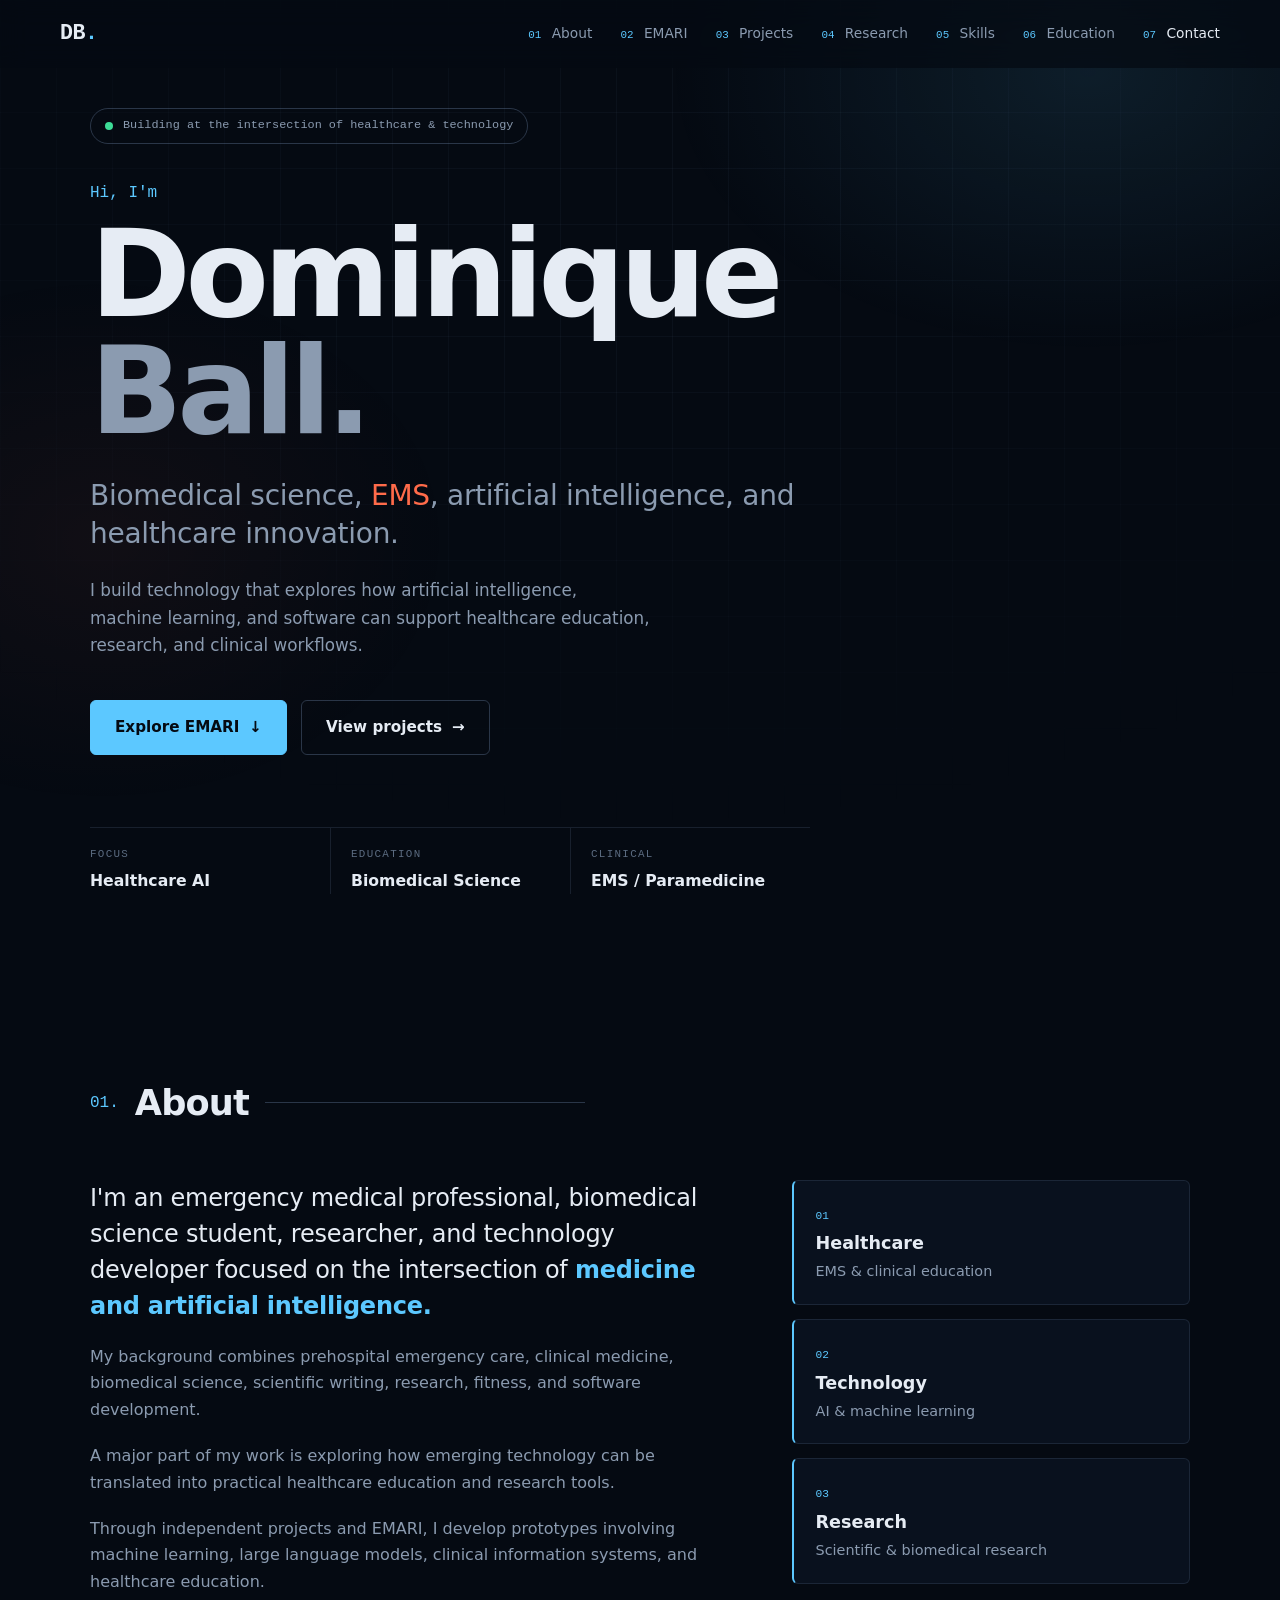
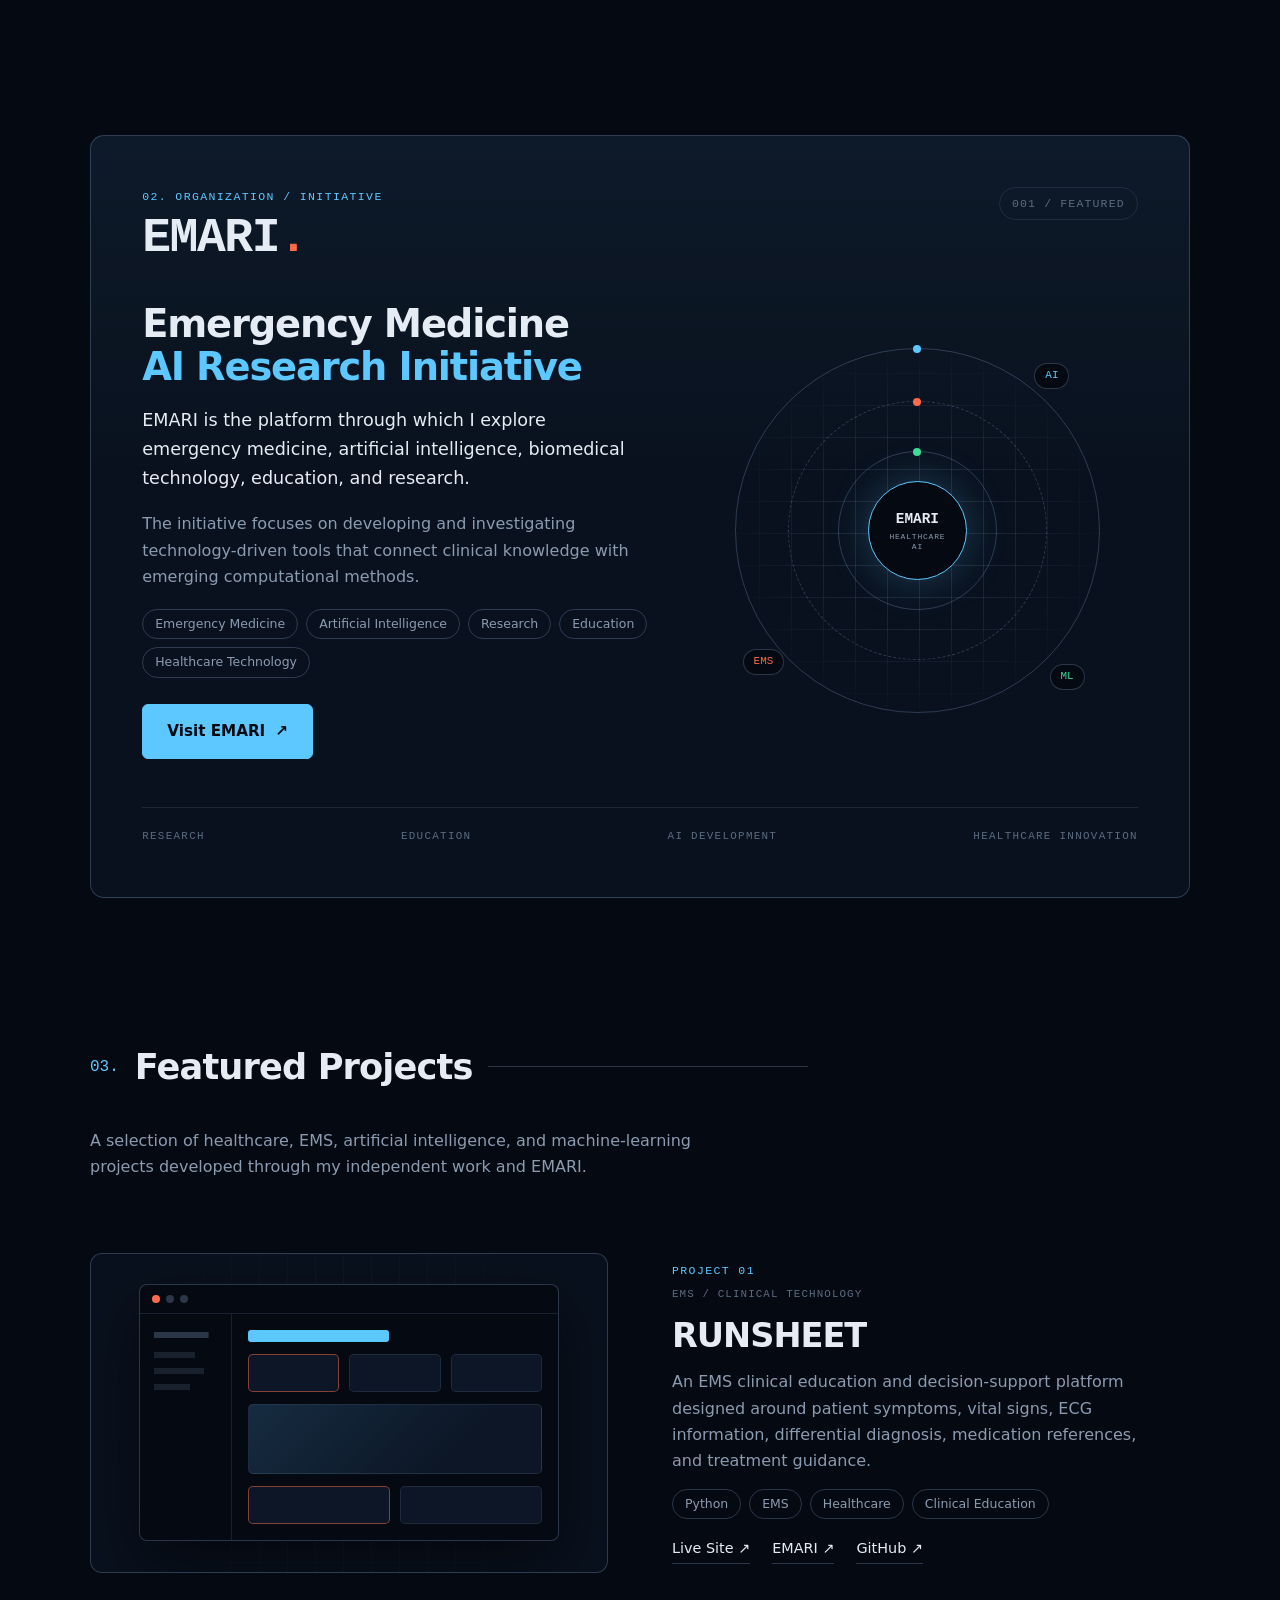
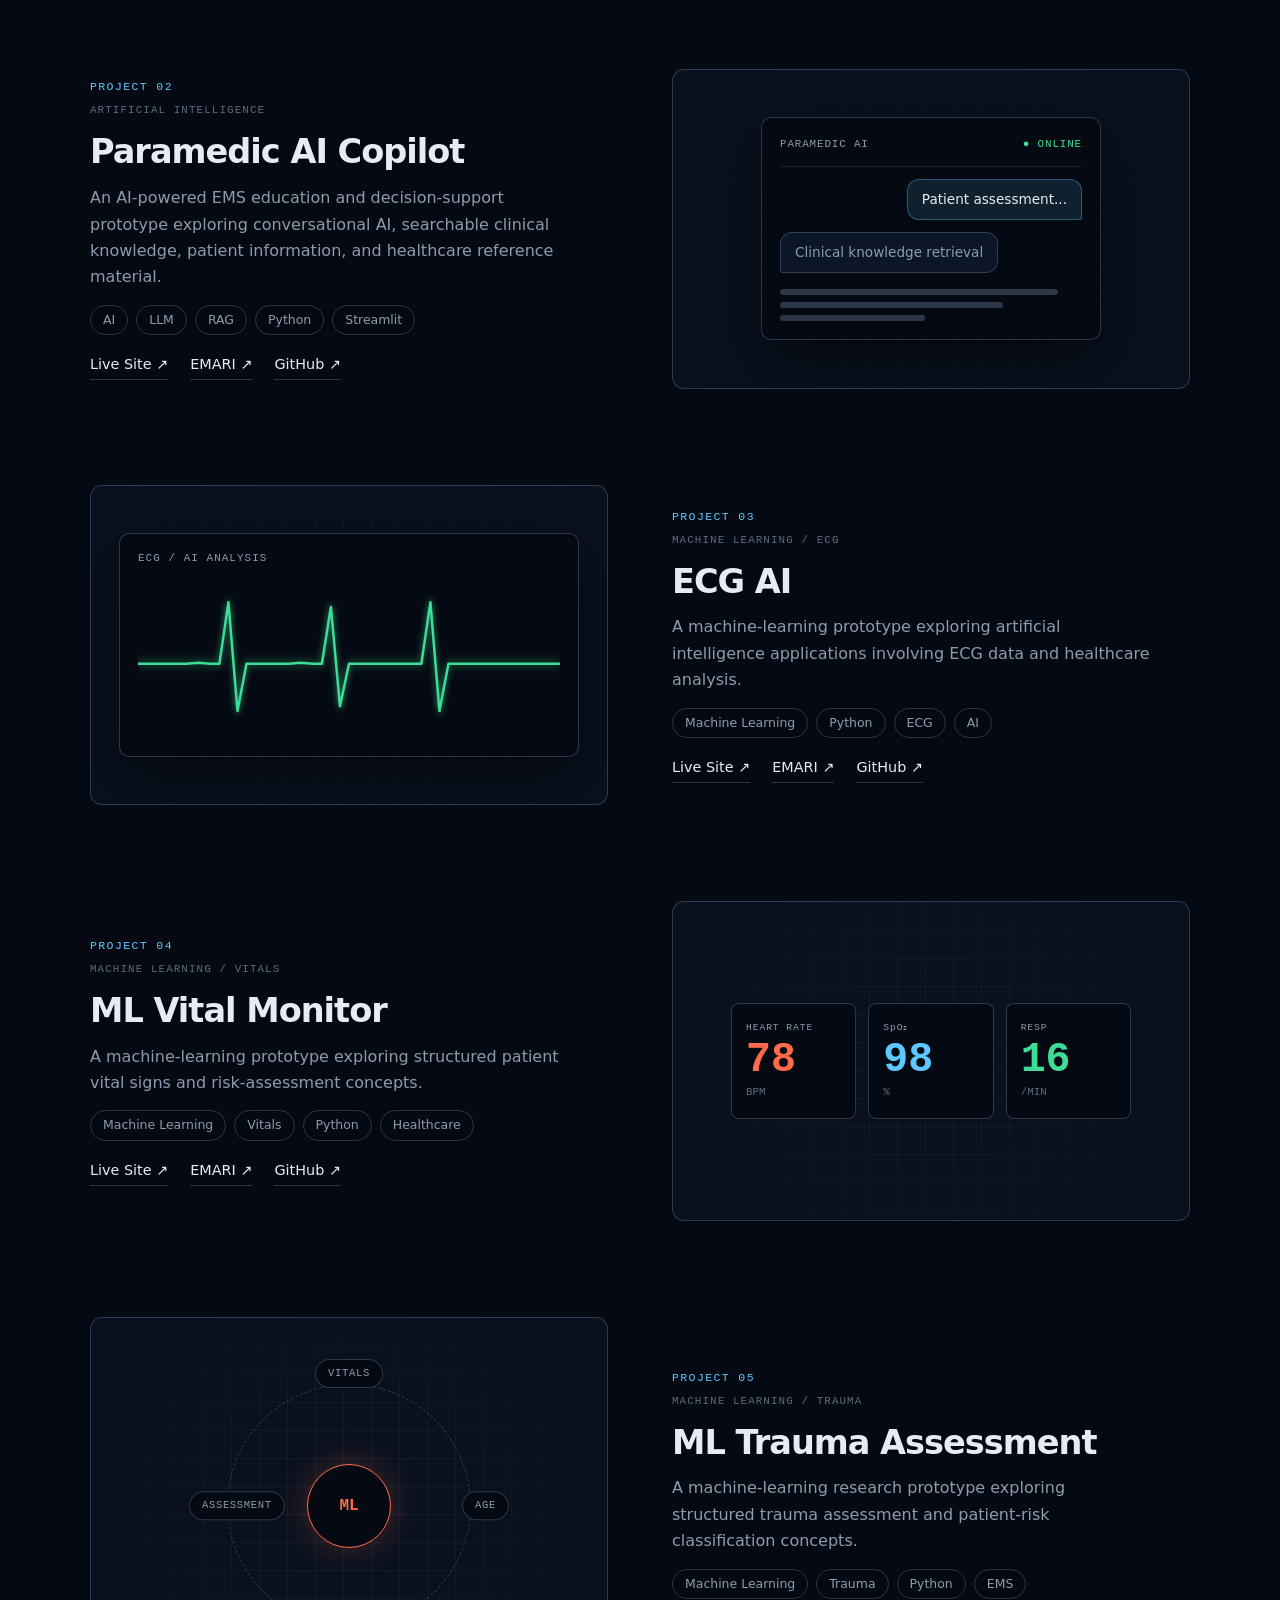
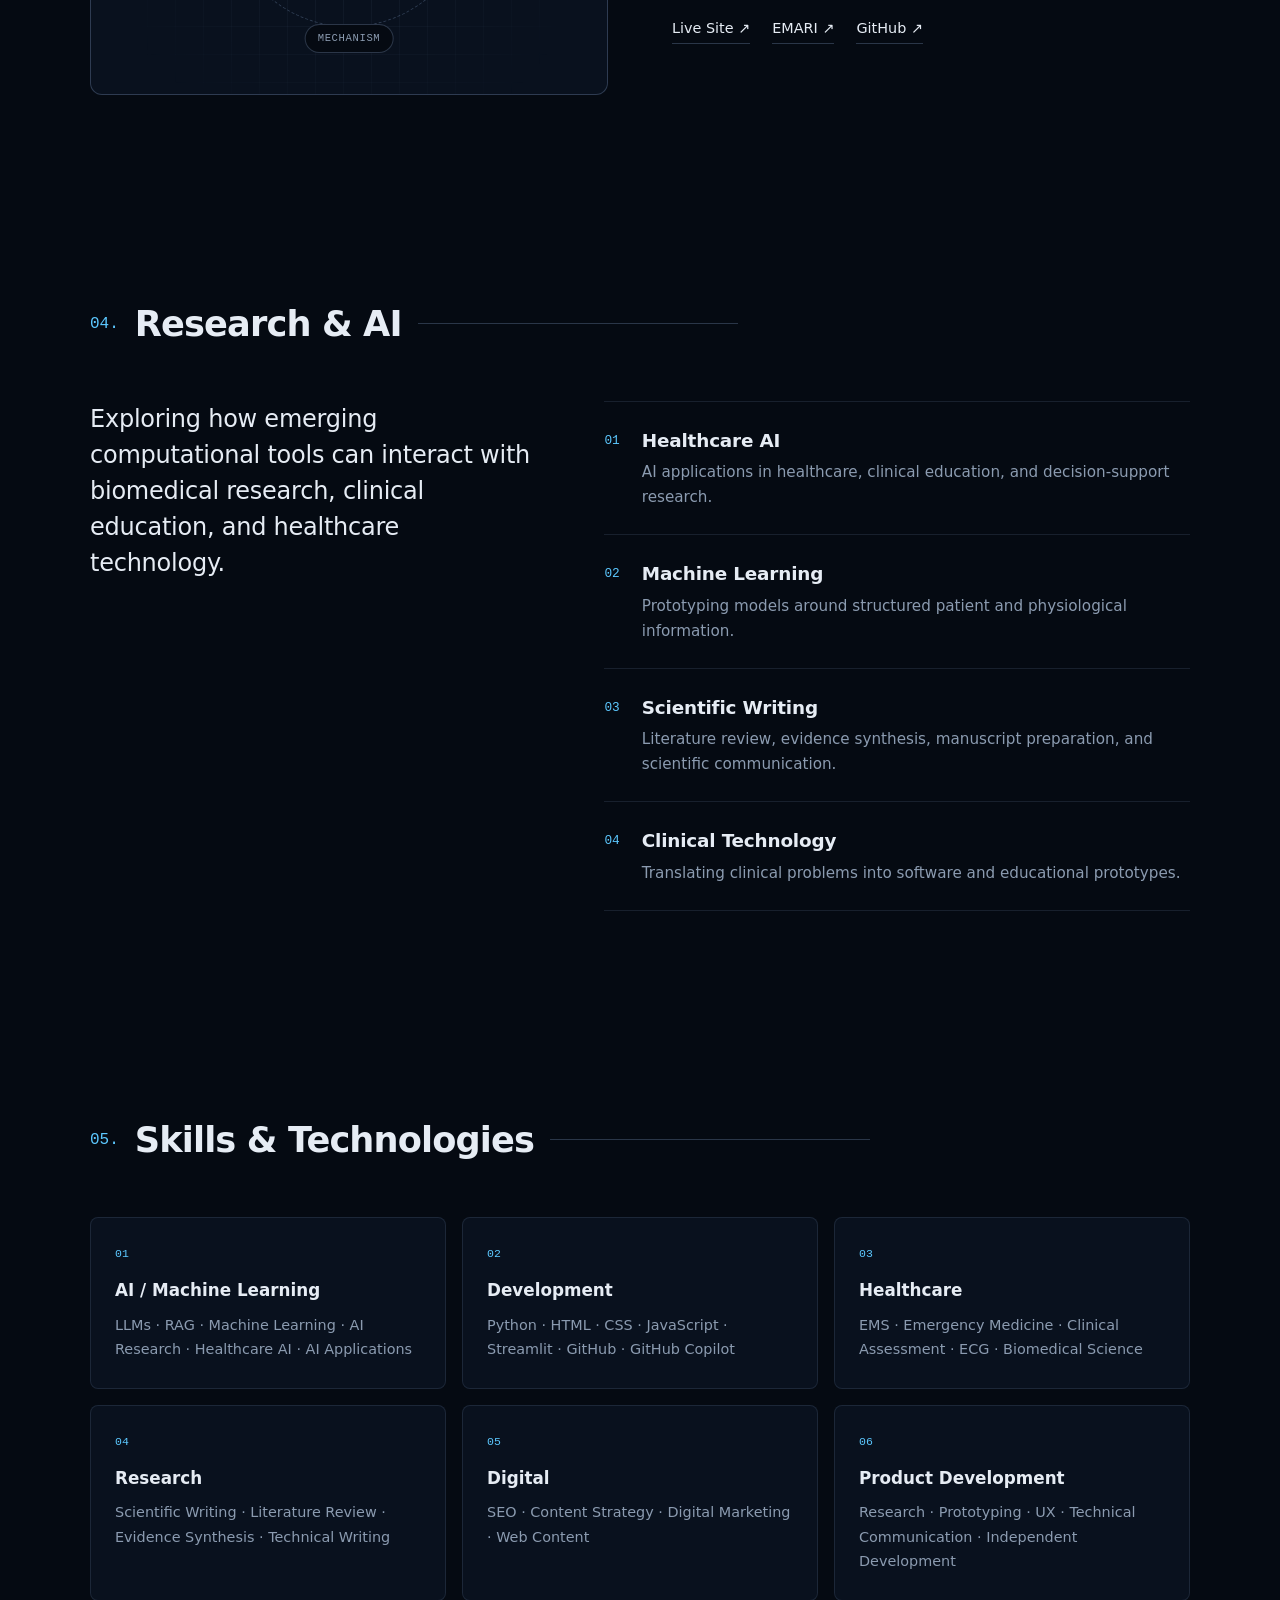
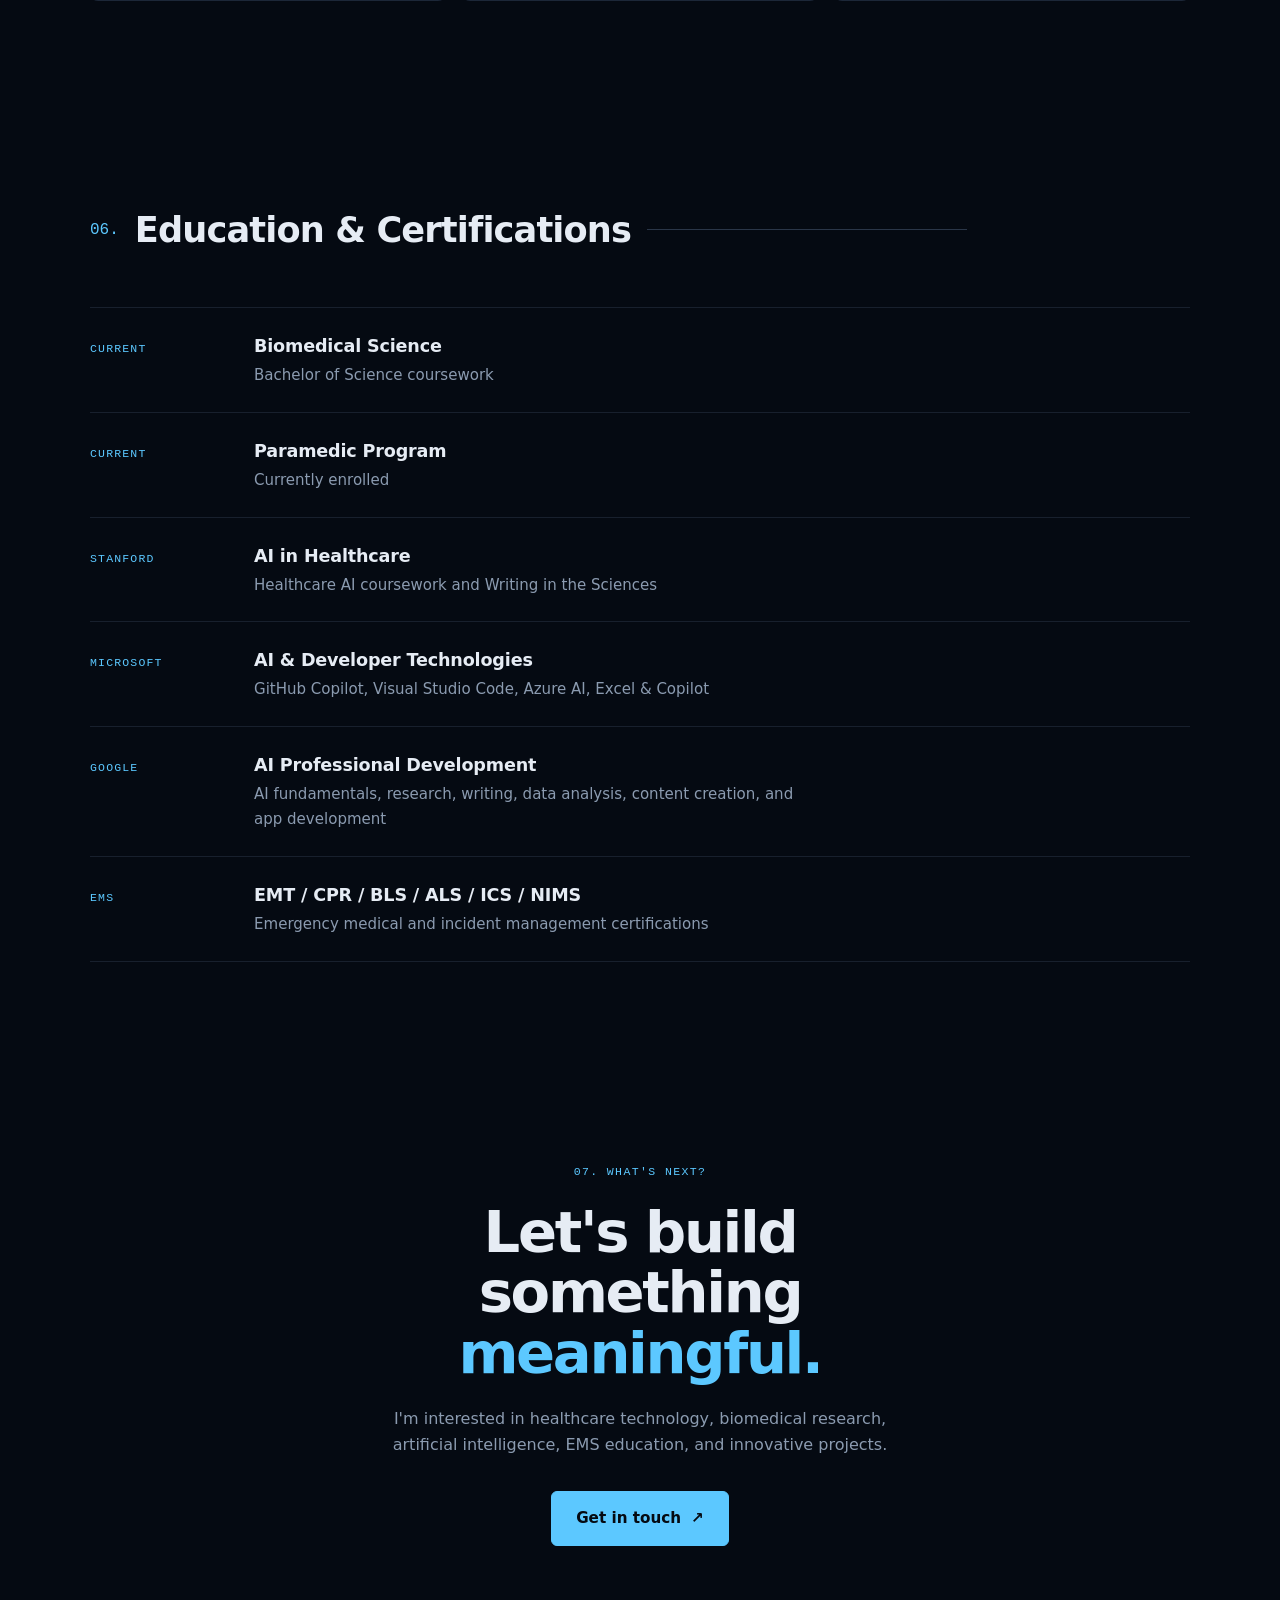
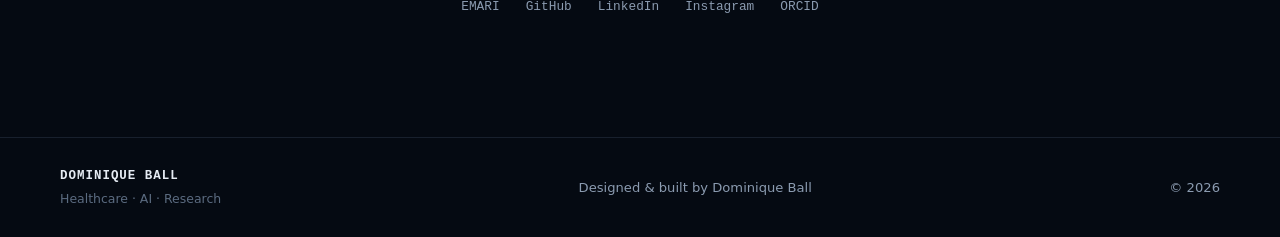
==== commit 4c1dbcef: "Rename index portoflio.html to index.html" ====
--- a/index.html
+++ b/index.html
@@ -21,7 +21,1516 @@
         rel="stylesheet"
     >
 
-    <link rel="stylesheet" href="style.css">
+    <style>
+/* =========================================================
+   Dominique Ball — Healthcare AI & Biomedical Technology
+   Stylesheet for index.html
+   ========================================================= */
+
+/* ---------- Tokens ---------- */
+
+:root {
+    --bg: #050a12;
+    --bg-raised: #09111e;
+    --panel: #0c1626;
+    --line: rgba(140, 170, 210, 0.14);
+    --line-strong: rgba(140, 170, 210, 0.28);
+
+    --text: #e6ecf4;
+    --muted: #8b9bb0;
+    --faint: #5b6b80;
+
+    --accent: #5cc8ff;          /* monitor blue */
+    --accent-soft: rgba(92, 200, 255, 0.12);
+    --signal: #ff6b4a;          /* alert orange-red */
+    --ok: #3ddc97;              /* status green */
+
+    --font-body: "Inter", system-ui, -apple-system, "Segoe UI", Roboto, Arial, sans-serif;
+    --font-mono: "Space Mono", ui-monospace, "SFMono-Regular", Menlo, Consolas, monospace;
+
+    --nav-height: 68px;
+    --page-width: 1100px;
+    --gutter: clamp(20px, 5vw, 60px);
+}
+
+/* ---------- Reset & base ---------- */
+
+*,
+*::before,
+*::after {
+    box-sizing: border-box;
+}
+
+html {
+    scroll-behavior: smooth;
+    scroll-padding-top: calc(var(--nav-height) + 16px);
+    -webkit-text-size-adjust: 100%;
+}
+
+body {
+    margin: 0;
+    background: var(--bg);
+    color: var(--text);
+    font-family: var(--font-body);
+    font-size: 1rem;
+    line-height: 1.65;
+    -webkit-font-smoothing: antialiased;
+    text-rendering: optimizeLegibility;
+    overflow-x: hidden;
+}
+
+h1, h2, h3, p {
+    margin: 0;
+}
+
+a {
+    color: inherit;
+    text-decoration: none;
+}
+
+button {
+    font: inherit;
+    color: inherit;
+}
+
+::selection {
+    background: var(--accent);
+    color: var(--bg);
+}
+
+:focus-visible {
+    outline: 2px solid var(--accent);
+    outline-offset: 3px;
+    border-radius: 2px;
+}
+
+main {
+    width: 100%;
+    max-width: calc(var(--page-width) + var(--gutter) * 2);
+    margin: 0 auto;
+    padding: 0 var(--gutter);
+}
+
+/* ---------- Background effects ---------- */
+
+.background-grid,
+.background-glow {
+    position: fixed;
+    inset: 0;
+    pointer-events: none;
+    z-index: -1;
+}
+
+.background-grid {
+    background-image:
+        linear-gradient(var(--line) 1px, transparent 1px),
+        linear-gradient(90deg, var(--line) 1px, transparent 1px);
+    background-size: 56px 56px;
+    opacity: 0.35;
+    -webkit-mask-image: radial-gradient(ellipse 80% 70% at 50% 25%, #000 20%, transparent 100%);
+            mask-image: radial-gradient(ellipse 80% 70% at 50% 25%, #000 20%, transparent 100%);
+}
+
+.background-glow {
+    background:
+        radial-gradient(600px 400px at 85% 8%, rgba(92, 200, 255, 0.10), transparent 70%),
+        radial-gradient(500px 380px at 8% 60%, rgba(255, 107, 74, 0.05), transparent 70%);
+}
+
+/* ---------- Navigation ---------- */
+
+.navbar {
+    position: fixed;
+    top: 0;
+    left: 0;
+    right: 0;
+    z-index: 100;
+    height: var(--nav-height);
+    display: flex;
+    align-items: center;
+    justify-content: space-between;
+    padding: 0 var(--gutter);
+    background: rgba(5, 10, 18, 0.72);
+    -webkit-backdrop-filter: blur(14px);
+            backdrop-filter: blur(14px);
+    border-bottom: 1px solid transparent;
+    transition: border-color 0.25s ease, background 0.25s ease;
+}
+
+.navbar.scrolled {
+    border-bottom-color: var(--line);
+    background: rgba(5, 10, 18, 0.88);
+}
+
+.brand {
+    font-family: var(--font-mono);
+    font-weight: 700;
+    font-size: 1.35rem;
+    letter-spacing: -0.02em;
+}
+
+.brand span {
+    color: var(--accent);
+}
+
+.navigation {
+    display: flex;
+    align-items: center;
+    gap: clamp(14px, 2.2vw, 30px);
+}
+
+.navigation a {
+    font-size: 0.86rem;
+    color: var(--muted);
+    transition: color 0.2s ease;
+}
+
+.navigation a small {
+    font-family: var(--font-mono);
+    font-size: 0.68rem;
+    color: var(--accent);
+    margin-right: 6px;
+}
+
+.navigation a:hover,
+.navigation a[aria-current="true"] {
+    color: var(--text);
+}
+
+.menu-button {
+    display: none;
+    width: 44px;
+    height: 44px;
+    padding: 0;
+    background: none;
+    border: 1px solid var(--line-strong);
+    border-radius: 8px;
+    cursor: pointer;
+    position: relative;
+}
+
+.menu-button span {
+    position: absolute;
+    left: 12px;
+    right: 12px;
+    height: 2px;
+    background: var(--text);
+    border-radius: 2px;
+    transition: transform 0.25s ease, opacity 0.2s ease;
+}
+
+.menu-button span:nth-child(1) { top: 15px; }
+.menu-button span:nth-child(2) { top: 21px; }
+.menu-button span:nth-child(3) { top: 27px; }
+
+.menu-button[aria-expanded="true"] span:nth-child(1) { transform: translateY(6px) rotate(45deg); }
+.menu-button[aria-expanded="true"] span:nth-child(2) { opacity: 0; }
+.menu-button[aria-expanded="true"] span:nth-child(3) { transform: translateY(-6px) rotate(-45deg); }
+
+/* ---------- Fixed side rails (wide screens only) ---------- */
+
+.social-bar,
+.email-bar {
+    position: fixed;
+    bottom: 0;
+    z-index: 50;
+    display: none;
+    flex-direction: column;
+    align-items: center;
+    gap: 20px;
+}
+
+.social-bar { left: 32px; }
+.email-bar  { right: 32px; }
+
+.social-bar a,
+.email-bar a {
+    font-family: var(--font-mono);
+    font-size: 0.75rem;
+    color: var(--muted);
+    transition: color 0.2s ease, transform 0.2s ease;
+}
+
+.social-bar a:hover,
+.email-bar a:hover {
+    color: var(--accent);
+    transform: translateY(-3px);
+}
+
+.email-bar a {
+    writing-mode: vertical-rl;
+    letter-spacing: 0.12em;
+}
+
+.vertical-line {
+    width: 1px;
+    height: 90px;
+    background: var(--line-strong);
+}
+
+@media (min-width: 1320px) {
+    .social-bar,
+    .email-bar {
+        display: flex;
+    }
+}
+
+/* ---------- Shared buttons ---------- */
+
+.primary-button,
+.secondary-button,
+.emari-button {
+    display: inline-flex;
+    align-items: center;
+    gap: 10px;
+    padding: 14px 24px;
+    border-radius: 6px;
+    font-weight: 600;
+    font-size: 0.95rem;
+    transition: transform 0.2s ease, background 0.2s ease, border-color 0.2s ease, color 0.2s ease;
+}
+
+.primary-button,
+.emari-button {
+    background: var(--accent);
+    color: var(--bg);
+    border: 1px solid var(--accent);
+}
+
+.primary-button:hover,
+.emari-button:hover {
+    background: #86d8ff;
+    border-color: #86d8ff;
+    transform: translateY(-2px);
+}
+
+.secondary-button {
+    border: 1px solid var(--line-strong);
+    color: var(--text);
+}
+
+.secondary-button:hover {
+    border-color: var(--accent);
+    color: var(--accent);
+    transform: translateY(-2px);
+}
+
+/* ---------- Hero ---------- */
+
+.hero {
+    min-height: 100vh;
+    min-height: 100svh;
+    display: flex;
+    align-items: center;
+    padding: calc(var(--nav-height) + 40px) 0 80px;
+}
+
+.hero-inner {
+    width: 100%;
+}
+
+.hero-status {
+    display: inline-flex;
+    align-items: center;
+    gap: 10px;
+    padding: 7px 14px;
+    margin-bottom: 36px;
+    border: 1px solid var(--line-strong);
+    border-radius: 999px;
+    font-family: var(--font-mono);
+    font-size: 0.74rem;
+    color: var(--muted);
+}
+
+.status-dot {
+    width: 8px;
+    height: 8px;
+    border-radius: 50%;
+    background: var(--ok);
+    box-shadow: 0 0 0 0 rgba(61, 220, 151, 0.55);
+    animation: pulse 2.4s ease-out infinite;
+    flex: none;
+}
+
+@keyframes pulse {
+    70%  { box-shadow: 0 0 0 9px rgba(61, 220, 151, 0); }
+    100% { box-shadow: 0 0 0 0 rgba(61, 220, 151, 0); }
+}
+
+.hero-intro {
+    font-family: var(--font-mono);
+    font-size: 1rem;
+    color: var(--accent);
+    margin-bottom: 10px;
+}
+
+.hero h1 {
+    font-size: clamp(3.4rem, 11vw, 7.6rem);
+    font-weight: 700;
+    line-height: 0.96;
+    letter-spacing: -0.045em;
+}
+
+.hero h1 span {
+    color: var(--muted);
+}
+
+.hero h2 {
+    max-width: 720px;
+    margin-top: 28px;
+    font-size: clamp(1.15rem, 2.6vw, 1.75rem);
+    font-weight: 500;
+    line-height: 1.35;
+    letter-spacing: -0.01em;
+    color: var(--muted);
+}
+
+.hero h2 span {
+    color: var(--signal);
+}
+
+.hero-description {
+    max-width: 560px;
+    margin-top: 24px;
+    color: var(--muted);
+    font-size: 1.05rem;
+}
+
+.hero-actions {
+    display: flex;
+    flex-wrap: wrap;
+    gap: 14px;
+    margin-top: 40px;
+}
+
+.hero-meta {
+    display: grid;
+    grid-template-columns: repeat(3, minmax(0, 1fr));
+    max-width: 720px;
+    margin-top: 72px;
+    border-top: 1px solid var(--line);
+}
+
+.hero-meta > div {
+    display: flex;
+    flex-direction: column;
+    gap: 4px;
+    padding: 18px 20px 0 0;
+}
+
+.hero-meta > div + div {
+    padding-left: 20px;
+    border-left: 1px solid var(--line);
+}
+
+.hero-meta span {
+    font-family: var(--font-mono);
+    font-size: 0.68rem;
+    letter-spacing: 0.12em;
+    color: var(--faint);
+}
+
+.hero-meta strong {
+    font-size: 0.98rem;
+    font-weight: 600;
+}
+
+/* ---------- Section scaffold ---------- */
+
+.section {
+    padding: 100px 0;
+}
+
+.section-heading {
+    display: flex;
+    align-items: center;
+    gap: 16px;
+    margin-bottom: 48px;
+}
+
+.section-heading span {
+    font-family: var(--font-mono);
+    font-size: 1rem;
+    color: var(--accent);
+}
+
+.section-heading h2 {
+    font-size: clamp(1.6rem, 3.6vw, 2.2rem);
+    font-weight: 700;
+    letter-spacing: -0.025em;
+    white-space: nowrap;
+}
+
+.heading-line {
+    flex: 1;
+    height: 1px;
+    max-width: 320px;
+    background: var(--line-strong);
+}
+
+.large-text {
+    font-size: clamp(1.2rem, 2.4vw, 1.5rem);
+    line-height: 1.5;
+    letter-spacing: -0.01em;
+    color: var(--text);
+}
+
+.large-text strong {
+    color: var(--accent);
+    font-weight: 600;
+}
+
+/* ---------- About ---------- */
+
+.about-layout {
+    display: grid;
+    grid-template-columns: minmax(0, 1.6fr) minmax(0, 1fr);
+    gap: 64px;
+    align-items: start;
+}
+
+.about-main {
+    display: flex;
+    flex-direction: column;
+    gap: 20px;
+    max-width: 640px;
+}
+
+.about-main p:not(.large-text) {
+    color: var(--muted);
+}
+
+.about-side {
+    display: flex;
+    flex-direction: column;
+    gap: 14px;
+}
+
+.stat-card {
+    padding: 20px 22px;
+    background: var(--bg-raised);
+    border: 1px solid var(--line);
+    border-left: 2px solid var(--accent);
+    border-radius: 6px;
+}
+
+.stat-card span {
+    font-family: var(--font-mono);
+    font-size: 0.7rem;
+    color: var(--accent);
+}
+
+.stat-card strong {
+    display: block;
+    font-size: 1.1rem;
+    font-weight: 600;
+    margin: 2px 0 2px;
+}
+
+.stat-card p {
+    font-size: 0.9rem;
+    color: var(--muted);
+}
+
+/* ---------- EMARI feature ---------- */
+
+.emari-section {
+    padding: 40px 0 100px;
+}
+
+.emari-container {
+    position: relative;
+    padding: clamp(24px, 4vw, 52px);
+    background:
+        linear-gradient(180deg, rgba(92, 200, 255, 0.05), transparent 45%),
+        var(--bg-raised);
+    border: 1px solid var(--line-strong);
+    border-radius: 14px;
+    overflow: hidden;
+}
+
+.emari-top {
+    display: flex;
+    justify-content: space-between;
+    align-items: flex-start;
+    gap: 20px;
+    margin-bottom: 40px;
+}
+
+.eyebrow {
+    display: block;
+    font-family: var(--font-mono);
+    font-size: 0.72rem;
+    letter-spacing: 0.12em;
+    color: var(--accent);
+    margin-bottom: 8px;
+}
+
+.emari-logo {
+    font-family: var(--font-mono);
+    font-weight: 700;
+    font-size: clamp(2rem, 5vw, 3rem);
+    letter-spacing: -0.03em;
+    line-height: 1;
+}
+
+.emari-logo span {
+    color: var(--signal);
+}
+
+.emari-index {
+    font-family: var(--font-mono);
+    font-size: 0.72rem;
+    letter-spacing: 0.1em;
+    color: var(--faint);
+    padding: 6px 12px;
+    border: 1px solid var(--line);
+    border-radius: 999px;
+    white-space: nowrap;
+}
+
+.emari-content {
+    display: grid;
+    grid-template-columns: minmax(0, 1.15fr) minmax(0, 1fr);
+    gap: 48px;
+    align-items: center;
+}
+
+.emari-copy {
+    display: flex;
+    flex-direction: column;
+    align-items: flex-start;
+    gap: 18px;
+}
+
+.emari-copy h2 {
+    font-size: clamp(1.7rem, 3.6vw, 2.4rem);
+    font-weight: 700;
+    line-height: 1.12;
+    letter-spacing: -0.03em;
+}
+
+.emari-copy h2 span {
+    display: block;
+    color: var(--accent);
+}
+
+.emari-lead {
+    font-size: 1.1rem;
+    color: var(--text);
+}
+
+.emari-copy > p:not(.emari-lead) {
+    color: var(--muted);
+}
+
+.emari-tags {
+    display: flex;
+    flex-wrap: wrap;
+    gap: 8px;
+}
+
+.emari-tags span,
+.project-tech span {
+    padding: 4px 12px;
+    border: 1px solid var(--line-strong);
+    border-radius: 999px;
+    font-size: 0.78rem;
+    color: var(--muted);
+}
+
+.emari-button {
+    margin-top: 8px;
+}
+
+/* Orbit visual */
+
+.emari-visual {
+    position: relative;
+    width: 100%;
+    max-width: 380px;
+    aspect-ratio: 1;
+    margin: 0 auto;
+}
+
+.visual-grid {
+    position: absolute;
+    inset: 0;
+    background-image:
+        linear-gradient(var(--line) 1px, transparent 1px),
+        linear-gradient(90deg, var(--line) 1px, transparent 1px);
+    background-size: 32px 32px;
+    -webkit-mask-image: radial-gradient(circle, #000 30%, transparent 72%);
+            mask-image: radial-gradient(circle, #000 30%, transparent 72%);
+}
+
+.emari-orbit {
+    position: absolute;
+    inset: 0;
+    display: grid;
+    place-items: center;
+}
+
+.orbit-ring {
+    position: absolute;
+    border-radius: 50%;
+    border: 1px solid var(--line-strong);
+}
+
+.orbit-ring::before {
+    content: "";
+    position: absolute;
+    top: -4px;
+    left: 50%;
+    width: 8px;
+    height: 8px;
+    margin-left: -4px;
+    border-radius: 50%;
+    background: var(--accent);
+}
+
+.ring-one {
+    width: 96%;
+    height: 96%;
+    animation: orbit 46s linear infinite;
+}
+
+.ring-two {
+    width: 68%;
+    height: 68%;
+    border-style: dashed;
+    animation: orbit 30s linear infinite reverse;
+}
+
+.ring-two::before { background: var(--signal); }
+
+.ring-three {
+    width: 42%;
+    height: 42%;
+    animation: orbit 20s linear infinite;
+}
+
+.ring-three::before { background: var(--ok); }
+
+@keyframes orbit {
+    to { transform: rotate(360deg); }
+}
+
+.orbit-center {
+    position: relative;
+    width: 26%;
+    min-width: 88px;
+    aspect-ratio: 1;
+    display: flex;
+    flex-direction: column;
+    align-items: center;
+    justify-content: center;
+    text-align: center;
+    background: var(--bg);
+    border: 1px solid var(--accent);
+    border-radius: 50%;
+    box-shadow: 0 0 40px rgba(92, 200, 255, 0.25);
+}
+
+.orbit-center span {
+    font-family: var(--font-mono);
+    font-weight: 700;
+    font-size: 0.9rem;
+}
+
+.orbit-center small {
+    font-family: var(--font-mono);
+    font-size: 0.5rem;
+    letter-spacing: 0.1em;
+    line-height: 1.3;
+    color: var(--muted);
+}
+
+.visual-label {
+    position: absolute;
+    padding: 3px 10px;
+    background: var(--bg);
+    border: 1px solid var(--line-strong);
+    border-radius: 999px;
+    font-family: var(--font-mono);
+    font-size: 0.68rem;
+    color: var(--accent);
+}
+
+.label-one   { top: 6%;    right: 10%; }
+.label-two   { bottom: 12%; left: 4%;  color: var(--signal); }
+.label-three { bottom: 8%;  right: 6%; color: var(--ok); }
+
+.emari-footer {
+    display: flex;
+    flex-wrap: wrap;
+    justify-content: space-between;
+    gap: 12px 24px;
+    margin-top: 48px;
+    padding-top: 20px;
+    border-top: 1px solid var(--line);
+}
+
+.emari-footer span {
+    font-family: var(--font-mono);
+    font-size: 0.68rem;
+    letter-spacing: 0.12em;
+    color: var(--faint);
+}
+
+/* ---------- Projects ---------- */
+
+.projects-section {
+    padding-top: 40px;
+}
+
+.section-intro {
+    max-width: 620px;
+    margin: -16px 0 72px;
+    color: var(--muted);
+}
+
+/* DOM order already alternates visual/info, so .reverse needs no extra rule. */
+.project {
+    display: grid;
+    grid-template-columns: repeat(2, minmax(0, 1fr));
+    gap: clamp(28px, 5vw, 64px);
+    align-items: center;
+    margin-bottom: 96px;
+}
+
+.project:last-child {
+    margin-bottom: 0;
+}
+
+.project-info {
+    display: flex;
+    flex-direction: column;
+    align-items: flex-start;
+    gap: 14px;
+}
+
+.project-number {
+    font-family: var(--font-mono);
+    font-size: 0.72rem;
+    letter-spacing: 0.12em;
+    color: var(--accent);
+}
+
+.project-type {
+    font-family: var(--font-mono);
+    font-size: 0.68rem;
+    letter-spacing: 0.1em;
+    color: var(--faint);
+    margin-top: -8px;
+}
+
+.project-info h3 {
+    font-size: clamp(1.6rem, 3vw, 2.1rem);
+    font-weight: 700;
+    letter-spacing: -0.03em;
+    line-height: 1.1;
+}
+
+.project-info p {
+    color: var(--muted);
+    max-width: 480px;
+}
+
+.project-tech {
+    display: flex;
+    flex-wrap: wrap;
+    gap: 8px;
+}
+
+.project-links {
+    display: flex;
+    flex-wrap: wrap;
+    gap: 8px 22px;
+    margin-top: 4px;
+}
+
+.project-links a {
+    font-size: 0.9rem;
+    font-weight: 500;
+    color: var(--text);
+    border-bottom: 1px solid var(--line-strong);
+    padding-bottom: 2px;
+    transition: color 0.2s ease, border-color 0.2s ease;
+}
+
+.project-links a:hover {
+    color: var(--accent);
+    border-color: var(--accent);
+}
+
+.project-visual {
+    position: relative;
+    min-height: 320px;
+    display: grid;
+    place-items: center;
+    padding: 28px;
+    background: var(--bg-raised);
+    border: 1px solid var(--line-strong);
+    border-radius: 12px;
+    overflow: hidden;
+}
+
+.project-visual::before {
+    content: "";
+    position: absolute;
+    inset: 0;
+    background-image:
+        linear-gradient(var(--line) 1px, transparent 1px),
+        linear-gradient(90deg, var(--line) 1px, transparent 1px);
+    background-size: 28px 28px;
+    opacity: 0.5;
+    -webkit-mask-image: radial-gradient(circle at center, #000 20%, transparent 80%);
+            mask-image: radial-gradient(circle at center, #000 20%, transparent 80%);
+}
+
+.project-visual > * {
+    position: relative;
+}
+
+/* RUNSHEET mock screen */
+
+.project-screen {
+    width: 100%;
+    max-width: 420px;
+    background: var(--bg);
+    border: 1px solid var(--line-strong);
+    border-radius: 8px;
+    overflow: hidden;
+    box-shadow: 0 24px 60px rgba(0, 0, 0, 0.5);
+}
+
+.screen-header {
+    display: flex;
+    gap: 6px;
+    padding: 10px 12px;
+    border-bottom: 1px solid var(--line);
+}
+
+.screen-header span {
+    width: 8px;
+    height: 8px;
+    border-radius: 50%;
+    background: var(--line-strong);
+}
+
+.screen-header span:first-child { background: var(--signal); }
+
+.screen-body {
+    display: flex;
+    min-height: 200px;
+}
+
+.screen-sidebar {
+    flex: 0 0 22%;
+    border-right: 1px solid var(--line);
+    background:
+        linear-gradient(var(--line-strong), var(--line-strong)) 14px 18px / 60% 6px no-repeat,
+        linear-gradient(var(--line), var(--line)) 14px 38px / 45% 6px no-repeat,
+        linear-gradient(var(--line), var(--line)) 14px 54px / 55% 6px no-repeat,
+        linear-gradient(var(--line), var(--line)) 14px 70px / 40% 6px no-repeat;
+}
+
+.screen-content {
+    flex: 1;
+    display: flex;
+    flex-direction: column;
+    gap: 12px;
+    padding: 16px;
+}
+
+.fake-title {
+    width: 48%;
+    height: 12px;
+    border-radius: 3px;
+    background: var(--accent);
+}
+
+.fake-row {
+    display: flex;
+    gap: 10px;
+}
+
+.fake-row span {
+    flex: 1;
+    height: 38px;
+    border: 1px solid var(--line);
+    border-radius: 5px;
+    background: var(--panel);
+}
+
+.fake-row span:first-child {
+    border-color: rgba(255, 107, 74, 0.5);
+}
+
+.fake-large {
+    height: 70px;
+    border: 1px solid var(--line);
+    border-radius: 5px;
+    background: linear-gradient(135deg, var(--accent-soft), transparent 70%), var(--panel);
+}
+
+/* Paramedic AI card */
+
+.ai-card {
+    width: 100%;
+    max-width: 340px;
+    display: flex;
+    flex-direction: column;
+    gap: 12px;
+    padding: 18px;
+    background: var(--bg);
+    border: 1px solid var(--line-strong);
+    border-radius: 10px;
+    box-shadow: 0 24px 60px rgba(0, 0, 0, 0.5);
+}
+
+.ai-card-top {
+    display: flex;
+    justify-content: space-between;
+    align-items: center;
+    padding-bottom: 12px;
+    border-bottom: 1px solid var(--line);
+    font-family: var(--font-mono);
+    font-size: 0.68rem;
+    letter-spacing: 0.08em;
+    color: var(--muted);
+}
+
+.ai-card-top .live {
+    color: var(--ok);
+}
+
+.ai-message {
+    max-width: 86%;
+    padding: 10px 14px;
+    font-size: 0.85rem;
+    line-height: 1.4;
+    border-radius: 12px;
+}
+
+.user-message {
+    align-self: flex-end;
+    background: var(--accent-soft);
+    border: 1px solid rgba(92, 200, 255, 0.35);
+    border-bottom-right-radius: 3px;
+}
+
+.response-message {
+    align-self: flex-start;
+    background: var(--panel);
+    border: 1px solid var(--line-strong);
+    border-bottom-left-radius: 3px;
+    color: var(--muted);
+}
+
+.ai-lines {
+    display: flex;
+    flex-direction: column;
+    gap: 7px;
+    padding-top: 4px;
+}
+
+.ai-lines span {
+    height: 6px;
+    border-radius: 3px;
+    background: var(--line-strong);
+}
+
+.ai-lines span:nth-child(1) { width: 92%; }
+.ai-lines span:nth-child(2) { width: 74%; }
+.ai-lines span:nth-child(3) { width: 48%; }
+
+/* ECG display */
+
+.ecg-display {
+    width: 100%;
+    padding: 16px 18px 12px;
+    background: var(--bg);
+    border: 1px solid var(--line-strong);
+    border-radius: 10px;
+    box-shadow: 0 24px 60px rgba(0, 0, 0, 0.5);
+}
+
+.ecg-label {
+    font-family: var(--font-mono);
+    font-size: 0.68rem;
+    letter-spacing: 0.1em;
+    color: var(--muted);
+    margin-bottom: 6px;
+}
+
+.ecg-line {
+    display: block;
+    width: 100%;
+    height: 170px;
+}
+
+.ecg-line polyline {
+    fill: none;
+    stroke: var(--ok);
+    stroke-width: 2.5;
+    stroke-linejoin: round;
+    stroke-linecap: round;
+    vector-effect: non-scaling-stroke;
+    filter: drop-shadow(0 0 5px rgba(61, 220, 151, 0.7));
+}
+
+/* Vital signs panel */
+
+.vital-panel {
+    width: 100%;
+    max-width: 400px;
+    display: grid;
+    grid-template-columns: repeat(3, minmax(0, 1fr));
+    gap: 12px;
+}
+
+.vital-panel > div {
+    display: flex;
+    flex-direction: column;
+    align-items: flex-start;
+    padding: 16px 14px;
+    background: var(--bg);
+    border: 1px solid var(--line-strong);
+    border-radius: 8px;
+}
+
+.vital-panel small {
+    font-family: var(--font-mono);
+    font-size: 0.6rem;
+    letter-spacing: 0.1em;
+    color: var(--muted);
+}
+
+.vital-panel strong {
+    font-family: var(--font-mono);
+    font-size: clamp(1.8rem, 4vw, 2.6rem);
+    font-weight: 700;
+    line-height: 1.15;
+    color: var(--signal);
+}
+
+.vital-panel > div:nth-child(2) strong { color: var(--accent); }
+.vital-panel > div:nth-child(3) strong { color: var(--ok); }
+
+.vital-panel em {
+    font-family: var(--font-mono);
+    font-style: normal;
+    font-size: 0.68rem;
+    color: var(--faint);
+}
+
+/* Trauma map */
+
+.trauma-map {
+    position: relative;
+    width: 100%;
+    max-width: 320px;
+    aspect-ratio: 1;
+}
+
+.trauma-map::before {
+    content: "";
+    position: absolute;
+    inset: 12%;
+    border: 1px dashed var(--line-strong);
+    border-radius: 50%;
+}
+
+.trauma-center {
+    position: absolute;
+    top: 50%;
+    left: 50%;
+    width: 84px;
+    height: 84px;
+    display: grid;
+    place-items: center;
+    transform: translate(-50%, -50%);
+    background: var(--bg);
+    border: 1px solid var(--signal);
+    border-radius: 50%;
+    font-family: var(--font-mono);
+    font-weight: 700;
+    color: var(--signal);
+    box-shadow: 0 0 34px rgba(255, 107, 74, 0.25);
+}
+
+.trauma-node {
+    position: absolute;
+    padding: 5px 12px;
+    background: var(--bg);
+    border: 1px solid var(--line-strong);
+    border-radius: 999px;
+    font-family: var(--font-mono);
+    font-size: 0.66rem;
+    letter-spacing: 0.06em;
+    color: var(--muted);
+    white-space: nowrap;
+}
+
+.node-a { top: 4%;    left: 50%; transform: translateX(-50%); }
+.node-b { top: 50%;   right: 0;  transform: translateY(-50%); }
+.node-c { bottom: 4%; left: 50%; transform: translateX(-50%); }
+.node-d { top: 50%;   left: 0;   transform: translateY(-50%); }
+
+/* ---------- Research ---------- */
+
+.research-layout {
+    display: grid;
+    grid-template-columns: minmax(0, 1fr) minmax(0, 1.3fr);
+    gap: 64px;
+    align-items: start;
+}
+
+.research-list {
+    display: flex;
+    flex-direction: column;
+}
+
+.research-item {
+    display: flex;
+    gap: 22px;
+    padding: 24px 0;
+    border-top: 1px solid var(--line);
+}
+
+.research-item:last-child {
+    border-bottom: 1px solid var(--line);
+}
+
+.research-item > span {
+    font-family: var(--font-mono);
+    font-size: 0.8rem;
+    color: var(--accent);
+    padding-top: 4px;
+}
+
+.research-item h3 {
+    font-size: 1.15rem;
+    font-weight: 600;
+    letter-spacing: -0.01em;
+    margin-bottom: 4px;
+}
+
+.research-item p {
+    color: var(--muted);
+    font-size: 0.95rem;
+}
+
+/* ---------- Skills ---------- */
+
+.skills-grid {
+    display: grid;
+    grid-template-columns: repeat(3, minmax(0, 1fr));
+    gap: 16px;
+}
+
+.skill-group {
+    padding: 26px 24px;
+    background: var(--bg-raised);
+    border: 1px solid var(--line);
+    border-radius: 8px;
+    transition: border-color 0.2s ease;
+}
+
+.skill-group:hover {
+    border-color: var(--line-strong);
+}
+
+.skill-number {
+    display: block;
+    font-family: var(--font-mono);
+    font-size: 0.72rem;
+    color: var(--accent);
+    margin-bottom: 14px;
+}
+
+.skill-group h3 {
+    font-size: 1.05rem;
+    font-weight: 600;
+    margin-bottom: 8px;
+}
+
+.skill-group p {
+    font-size: 0.9rem;
+    line-height: 1.7;
+    color: var(--muted);
+}
+
+/* ---------- Education ---------- */
+
+.education-list {
+    display: flex;
+    flex-direction: column;
+}
+
+.education-row {
+    display: grid;
+    grid-template-columns: 140px minmax(0, 1fr);
+    gap: 24px;
+    align-items: baseline;
+    padding: 24px 0;
+    border-top: 1px solid var(--line);
+}
+
+.education-row:last-child {
+    border-bottom: 1px solid var(--line);
+}
+
+.education-status {
+    font-family: var(--font-mono);
+    font-size: 0.72rem;
+    letter-spacing: 0.1em;
+    color: var(--accent);
+}
+
+.education-row h3 {
+    font-size: 1.1rem;
+    font-weight: 600;
+    letter-spacing: -0.01em;
+}
+
+.education-row p {
+    margin-top: 2px;
+    color: var(--muted);
+    font-size: 0.94rem;
+    max-width: 560px;
+}
+
+/* ---------- Contact ---------- */
+
+.contact {
+    max-width: 680px;
+    margin: 0 auto;
+    padding: 100px var(--gutter) 120px;
+    display: flex;
+    flex-direction: column;
+    align-items: center;
+    text-align: center;
+    gap: 22px;
+}
+
+.contact .eyebrow {
+    margin-bottom: 0;
+}
+
+.contact h2 {
+    font-size: clamp(2.2rem, 6vw, 3.6rem);
+    font-weight: 700;
+    line-height: 1.05;
+    letter-spacing: -0.04em;
+}
+
+.contact h2 span {
+    display: block;
+    color: var(--accent);
+}
+
+.contact > p {
+    max-width: 520px;
+    color: var(--muted);
+}
+
+.contact-button {
+    margin-top: 10px;
+}
+
+.contact-links {
+    display: flex;
+    flex-wrap: wrap;
+    justify-content: center;
+    gap: 10px 26px;
+    margin-top: 28px;
+}
+
+.contact-links a {
+    font-family: var(--font-mono);
+    font-size: 0.8rem;
+    color: var(--muted);
+    transition: color 0.2s ease;
+}
+
+.contact-links a:hover {
+    color: var(--accent);
+}
+
+/* ---------- Footer ---------- */
+
+footer {
+    display: flex;
+    flex-wrap: wrap;
+    justify-content: space-between;
+    align-items: center;
+    gap: 14px 32px;
+    padding: 28px var(--gutter);
+    border-top: 1px solid var(--line);
+    font-size: 0.82rem;
+    color: var(--muted);
+}
+
+footer > div {
+    display: flex;
+    flex-direction: column;
+    gap: 2px;
+}
+
+footer strong {
+    font-family: var(--font-mono);
+    font-size: 0.78rem;
+    letter-spacing: 0.08em;
+    color: var(--text);
+}
+
+footer div span {
+    font-size: 0.78rem;
+    color: var(--faint);
+}
+
+/* ---------- Responsive ---------- */
+
+@media (max-width: 960px) {
+    .about-layout,
+    .research-layout,
+    .emari-content {
+        grid-template-columns: minmax(0, 1fr);
+        gap: 40px;
+    }
+
+    .skills-grid {
+        grid-template-columns: repeat(2, minmax(0, 1fr));
+    }
+
+    .project {
+        grid-template-columns: minmax(0, 1fr);
+        margin-bottom: 72px;
+    }
+
+    /* visual always sits above the text on small screens */
+    .project-visual {
+        order: -1;
+        min-height: 260px;
+    }
+}
+
+@media (max-width: 820px) {
+    .menu-button {
+        display: block;
+    }
+
+    .navigation {
+        position: absolute;
+        top: var(--nav-height);
+        left: 0;
+        right: 0;
+        flex-direction: column;
+        align-items: stretch;
+        gap: 0;
+        padding: 8px var(--gutter) 16px;
+        background: rgba(5, 10, 18, 0.97);
+        border-bottom: 1px solid var(--line-strong);
+        visibility: hidden;
+        opacity: 0;
+        transform: translateY(-8px);
+        transition: opacity 0.2s ease, transform 0.2s ease, visibility 0.2s;
+    }
+
+    .navigation.open {
+        visibility: visible;
+        opacity: 1;
+        transform: none;
+    }
+
+    .navigation a {
+        padding: 14px 0;
+        font-size: 1rem;
+        border-bottom: 1px solid var(--line);
+    }
+
+    .navigation a:last-child {
+        border-bottom: 0;
+    }
+
+    .navigation a small {
+        font-size: 0.75rem;
+        margin-right: 12px;
+    }
+}
+
+@media (max-width: 640px) {
+    .section {
+        padding: 72px 0;
+    }
+
+    .section-heading {
+        margin-bottom: 32px;
+    }
+
+    .section-heading h2 {
+        white-space: normal;
+    }
+
+    .hero-meta {
+        grid-template-columns: minmax(0, 1fr);
+        margin-top: 48px;
+    }
+
+    .hero-meta > div,
+    .hero-meta > div + div {
+        padding: 14px 0;
+        border-left: 0;
+        border-bottom: 1px solid var(--line);
+    }
+
+    .skills-grid {
+        grid-template-columns: minmax(0, 1fr);
+    }
+
+    .education-row {
+        grid-template-columns: minmax(0, 1fr);
+        gap: 6px;
+    }
+
+    .emari-top {
+        flex-direction: column;
+        gap: 14px;
+    }
+
+    .emari-footer {
+        gap: 8px 20px;
+    }
+
+    .project-visual {
+        padding: 18px;
+    }
+
+    footer {
+        flex-direction: column;
+        align-items: flex-start;
+    }
+}
+
+/* ---------- Reduced motion ---------- */
+
+@media (prefers-reduced-motion: reduce) {
+    html {
+        scroll-behavior: auto;
+    }
+
+    *,
+    *::before,
+    *::after {
+        animation: none !important;
+        transition: none !important;
+    }
+}
+
+    </style>
 </head>
 
 <body>
@@ -1581,7 +3090,111 @@
     </footer>
 
 
-    <script src="script.js"></script>
+    <script>
+/* =========================================================
+   Dominique Ball — portfolio behavior
+   ========================================================= */
+
+(function () {
+    "use strict";
+
+    var menuButton = document.getElementById("menuButton");
+    var navigation = document.getElementById("navigation");
+    var navbar = document.querySelector(".navbar");
+    var navLinks = navigation ? navigation.querySelectorAll("a") : [];
+
+    /* ---------- Footer year ---------- */
+
+    var yearEl = document.getElementById("year");
+    if (yearEl) {
+        yearEl.textContent = new Date().getFullYear();
+    }
+
+    /* ---------- Mobile menu ---------- */
+
+    function setMenu(open) {
+        if (!menuButton || !navigation) return;
+        menuButton.setAttribute("aria-expanded", String(open));
+        menuButton.setAttribute("aria-label", open ? "Close navigation" : "Open navigation");
+        navigation.classList.toggle("open", open);
+    }
+
+    if (menuButton && navigation) {
+        menuButton.addEventListener("click", function () {
+            var isOpen = menuButton.getAttribute("aria-expanded") === "true";
+            setMenu(!isOpen);
+        });
+
+        // Close after choosing a section
+        navLinks.forEach(function (link) {
+            link.addEventListener("click", function () {
+                setMenu(false);
+            });
+        });
+
+        // Close with Escape
+        document.addEventListener("keydown", function (event) {
+            if (event.key === "Escape") {
+                setMenu(false);
+            }
+        });
+
+        // Close when tapping outside the menu
+        document.addEventListener("click", function (event) {
+            if (!navbar.contains(event.target)) {
+                setMenu(false);
+            }
+        });
+
+        // Reset when resizing up to desktop
+        window.addEventListener("resize", function () {
+            if (window.innerWidth > 820) {
+                setMenu(false);
+            }
+        });
+    }
+
+    /* ---------- Navbar border once the page scrolls ---------- */
+
+    function onScroll() {
+        if (!navbar) return;
+        navbar.classList.toggle("scrolled", window.scrollY > 10);
+    }
+
+    onScroll();
+    window.addEventListener("scroll", onScroll, { passive: true });
+
+    /* ---------- Highlight the nav link for the section in view ---------- */
+
+    if ("IntersectionObserver" in window && navLinks.length) {
+        var linkById = {};
+        navLinks.forEach(function (link) {
+            var id = (link.getAttribute("href") || "").replace("#", "");
+            if (id) linkById[id] = link;
+        });
+
+        var observer = new IntersectionObserver(
+            function (entries) {
+                entries.forEach(function (entry) {
+                    if (!entry.isIntersecting) return;
+                    navLinks.forEach(function (link) {
+                        link.removeAttribute("aria-current");
+                    });
+                    var active = linkById[entry.target.id];
+                    if (active) active.setAttribute("aria-current", "true");
+                });
+            },
+            { rootMargin: "-45% 0px -50% 0px" }
+        );
+
+        Object.keys(linkById).forEach(function (id) {
+            var section = document.getElementById(id);
+            if (section) observer.observe(section);
+        });
+    }
+})();
+
+    </script>
 
 </body>
 </html>
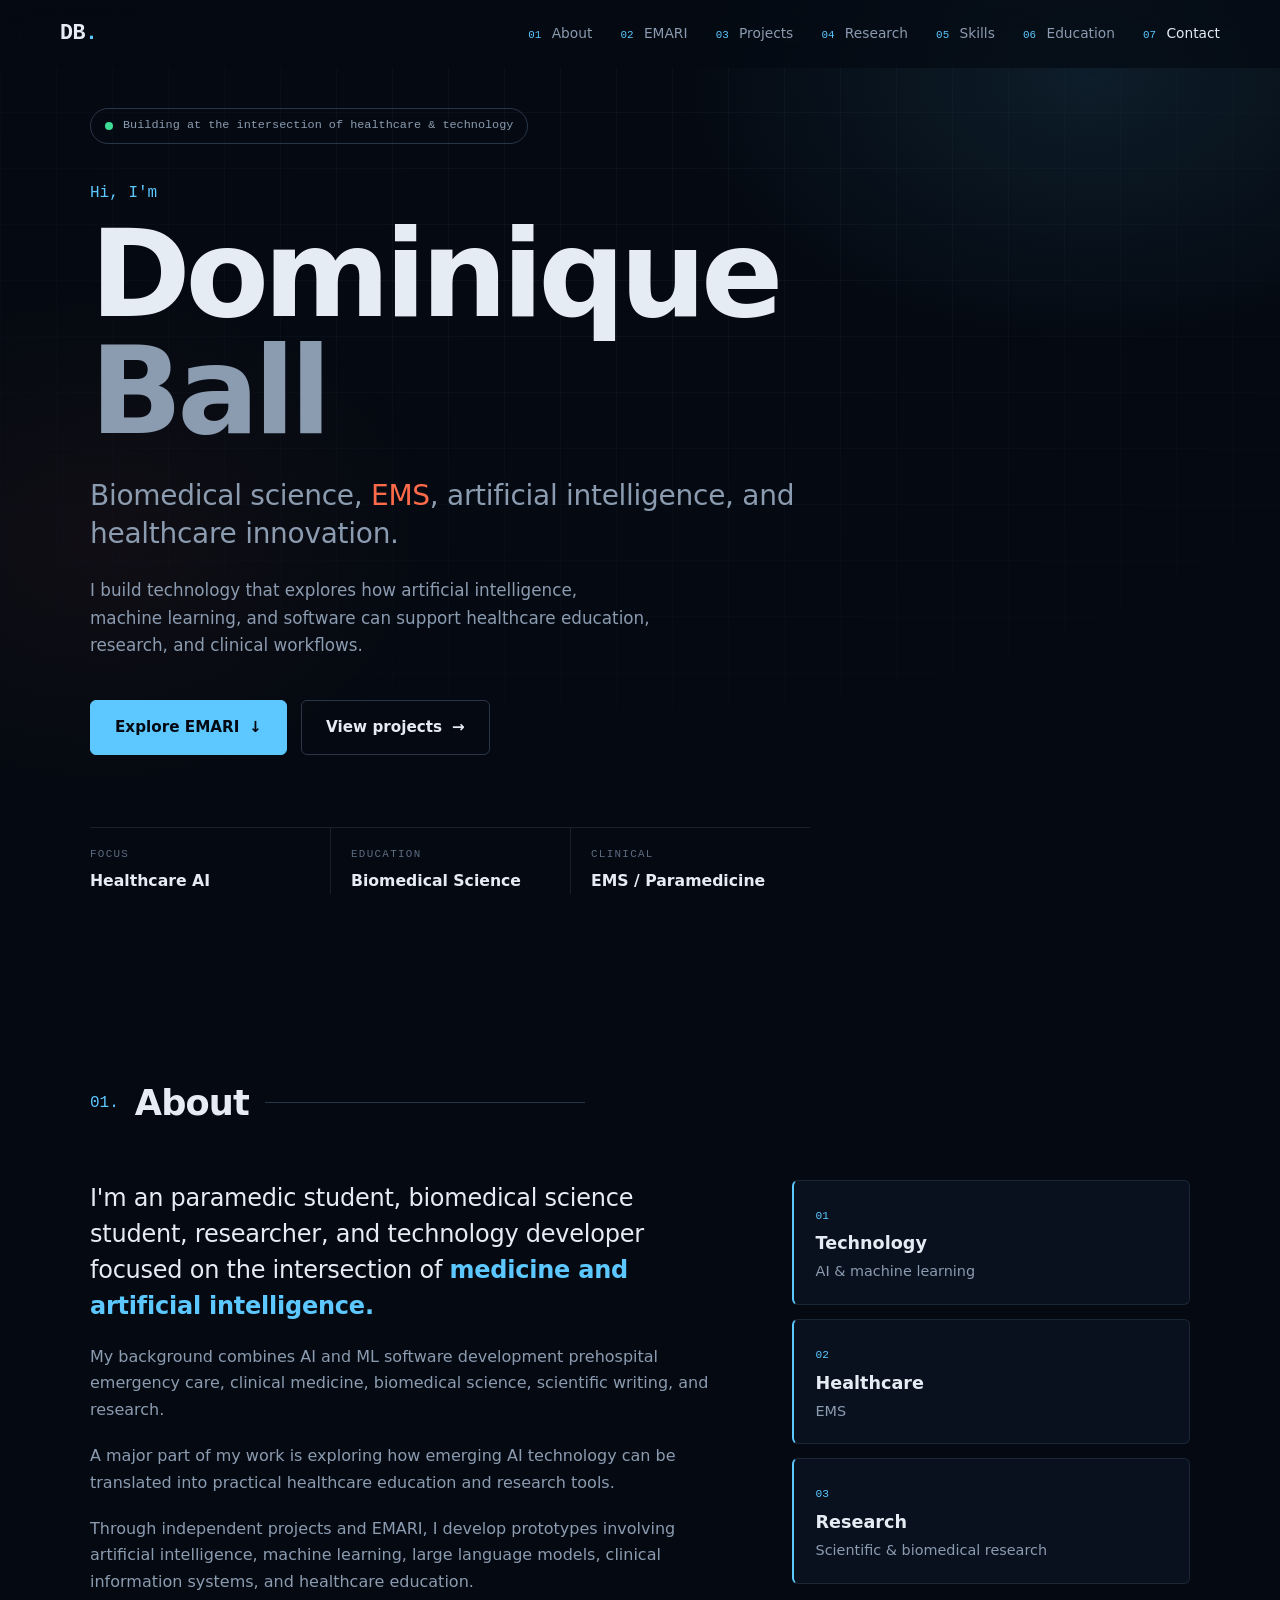
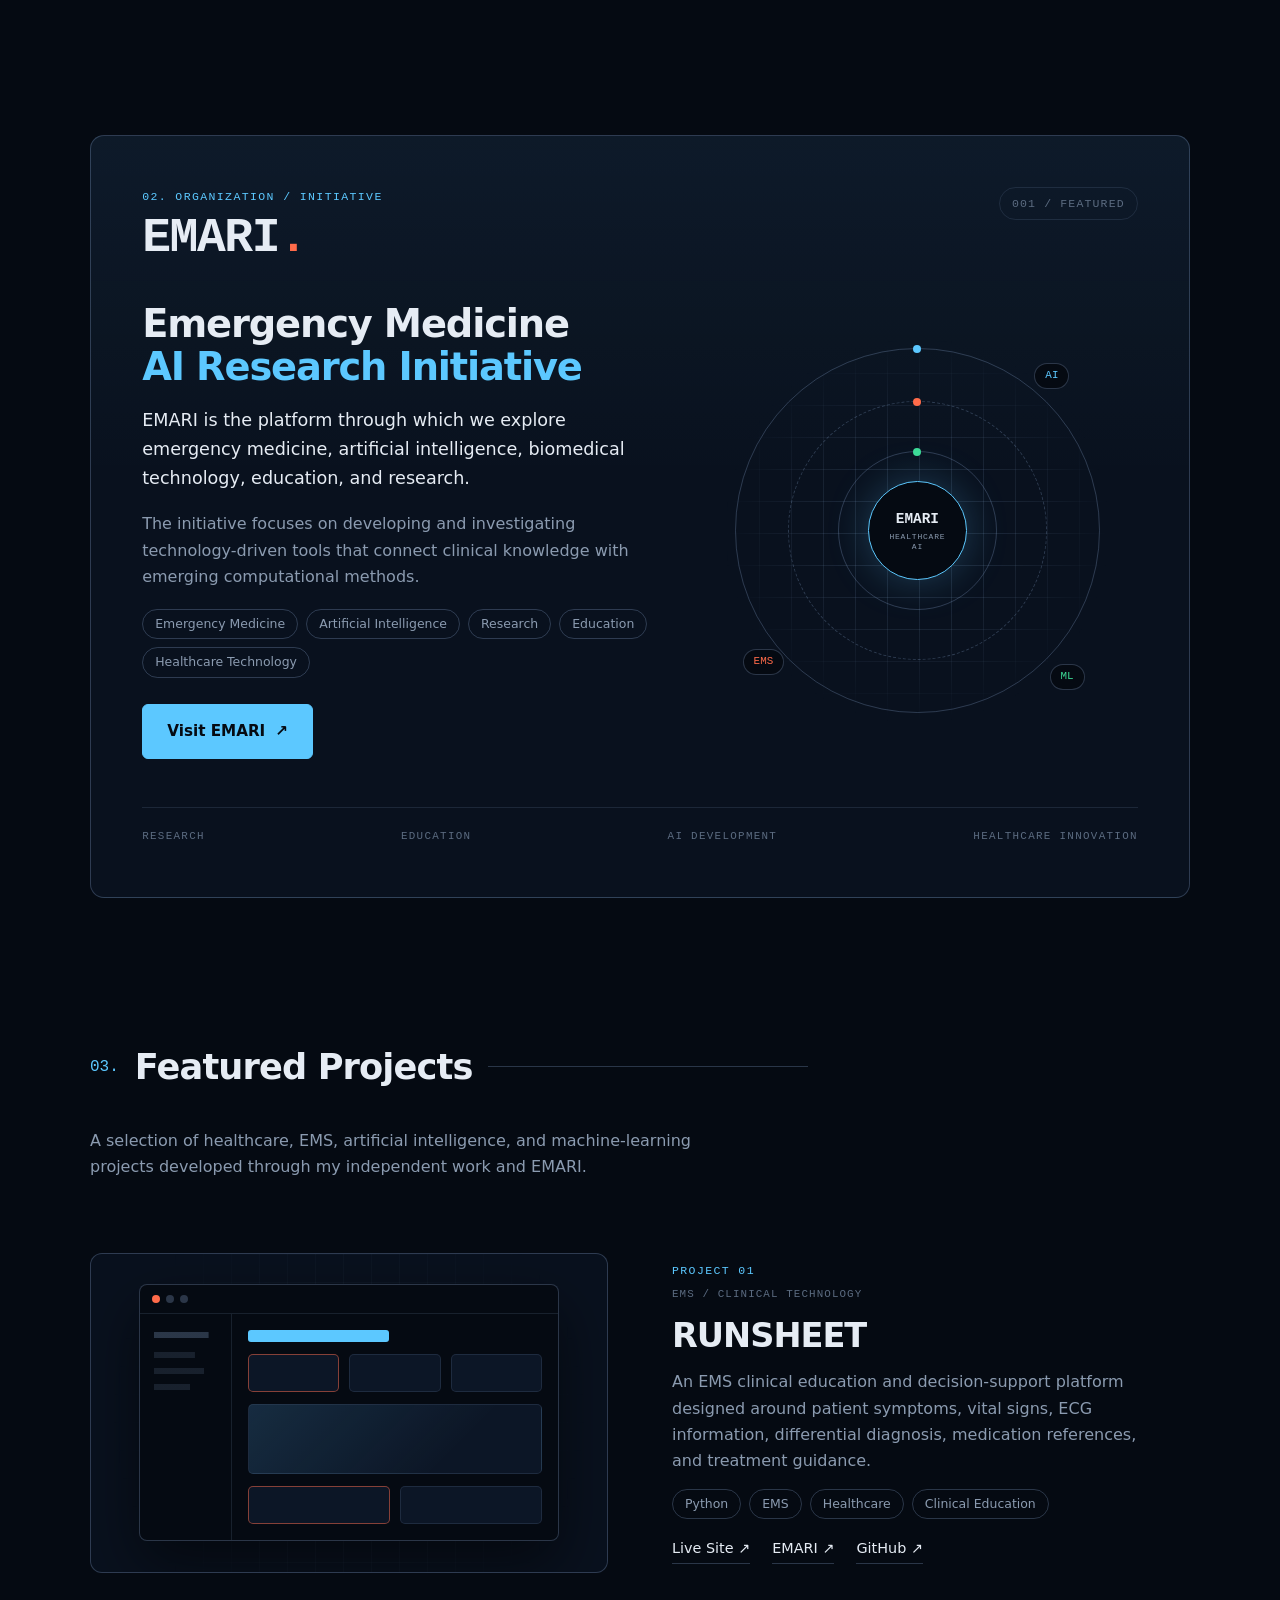
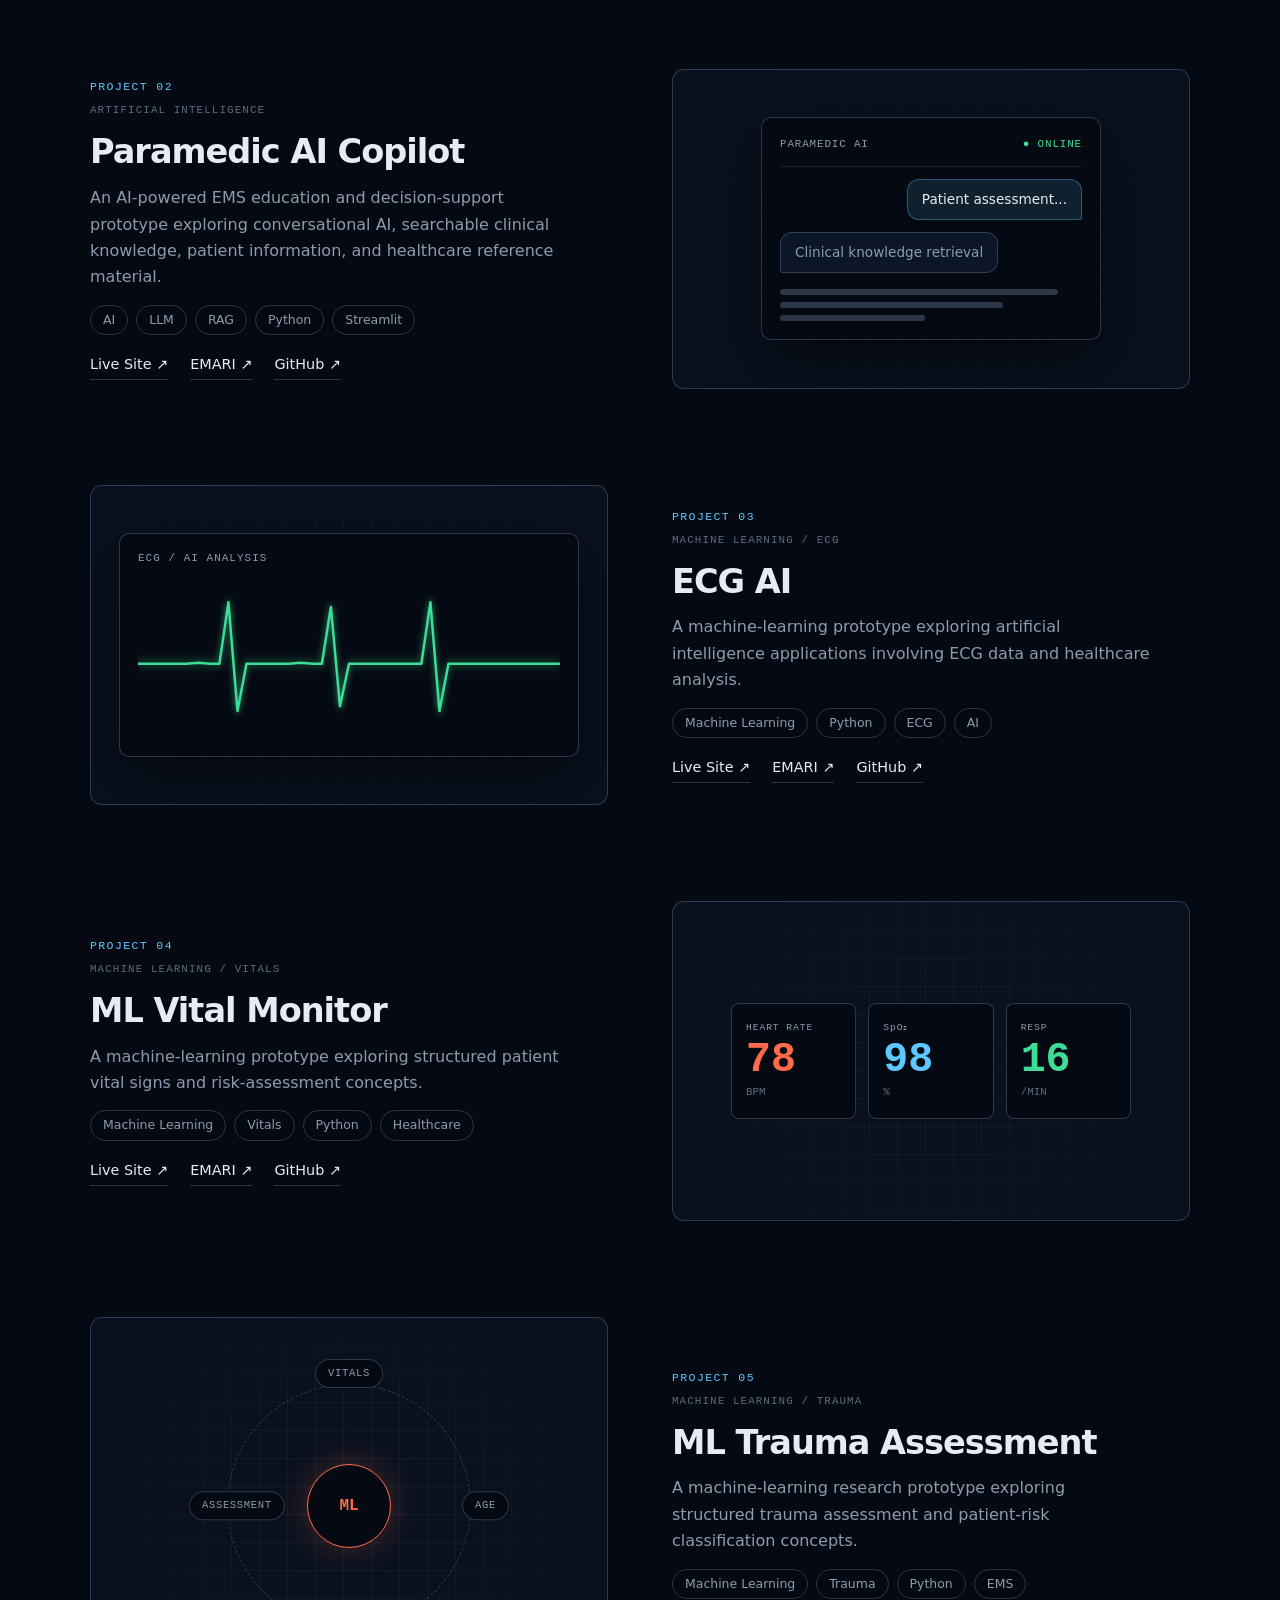
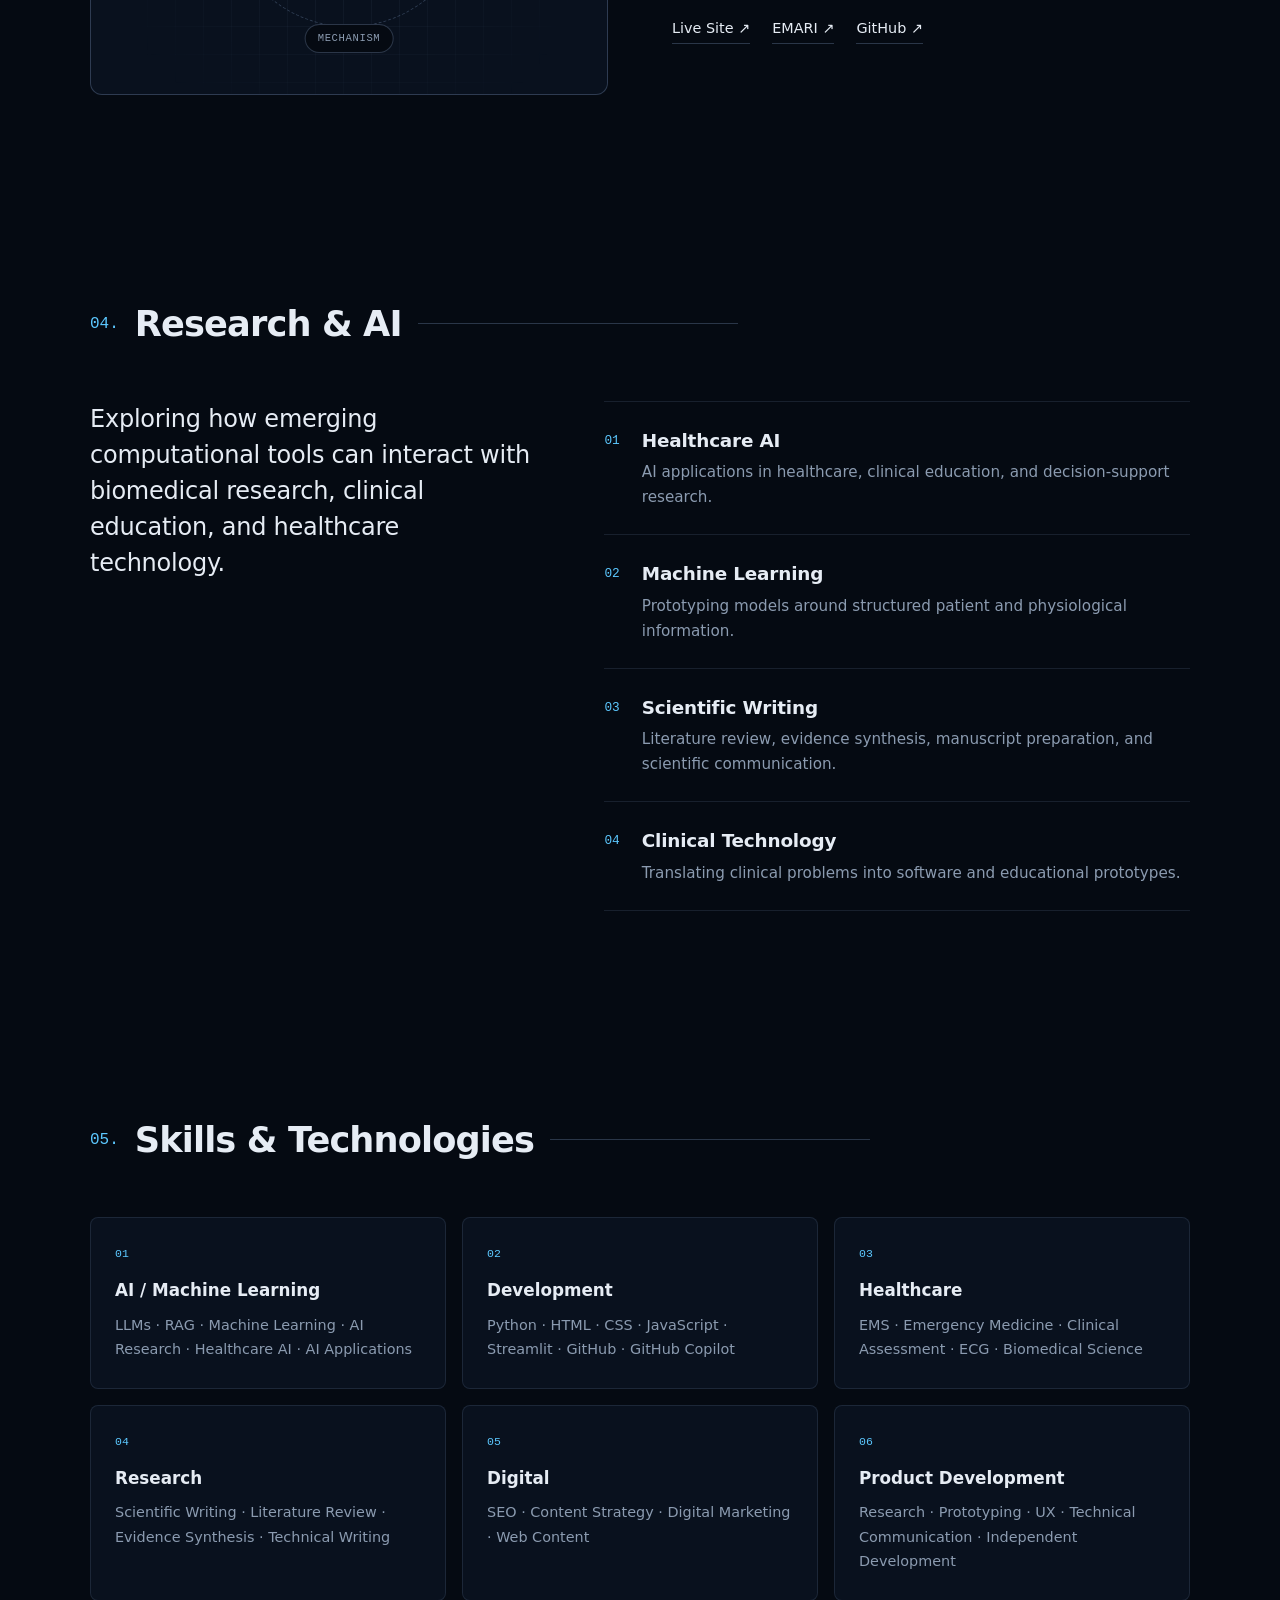
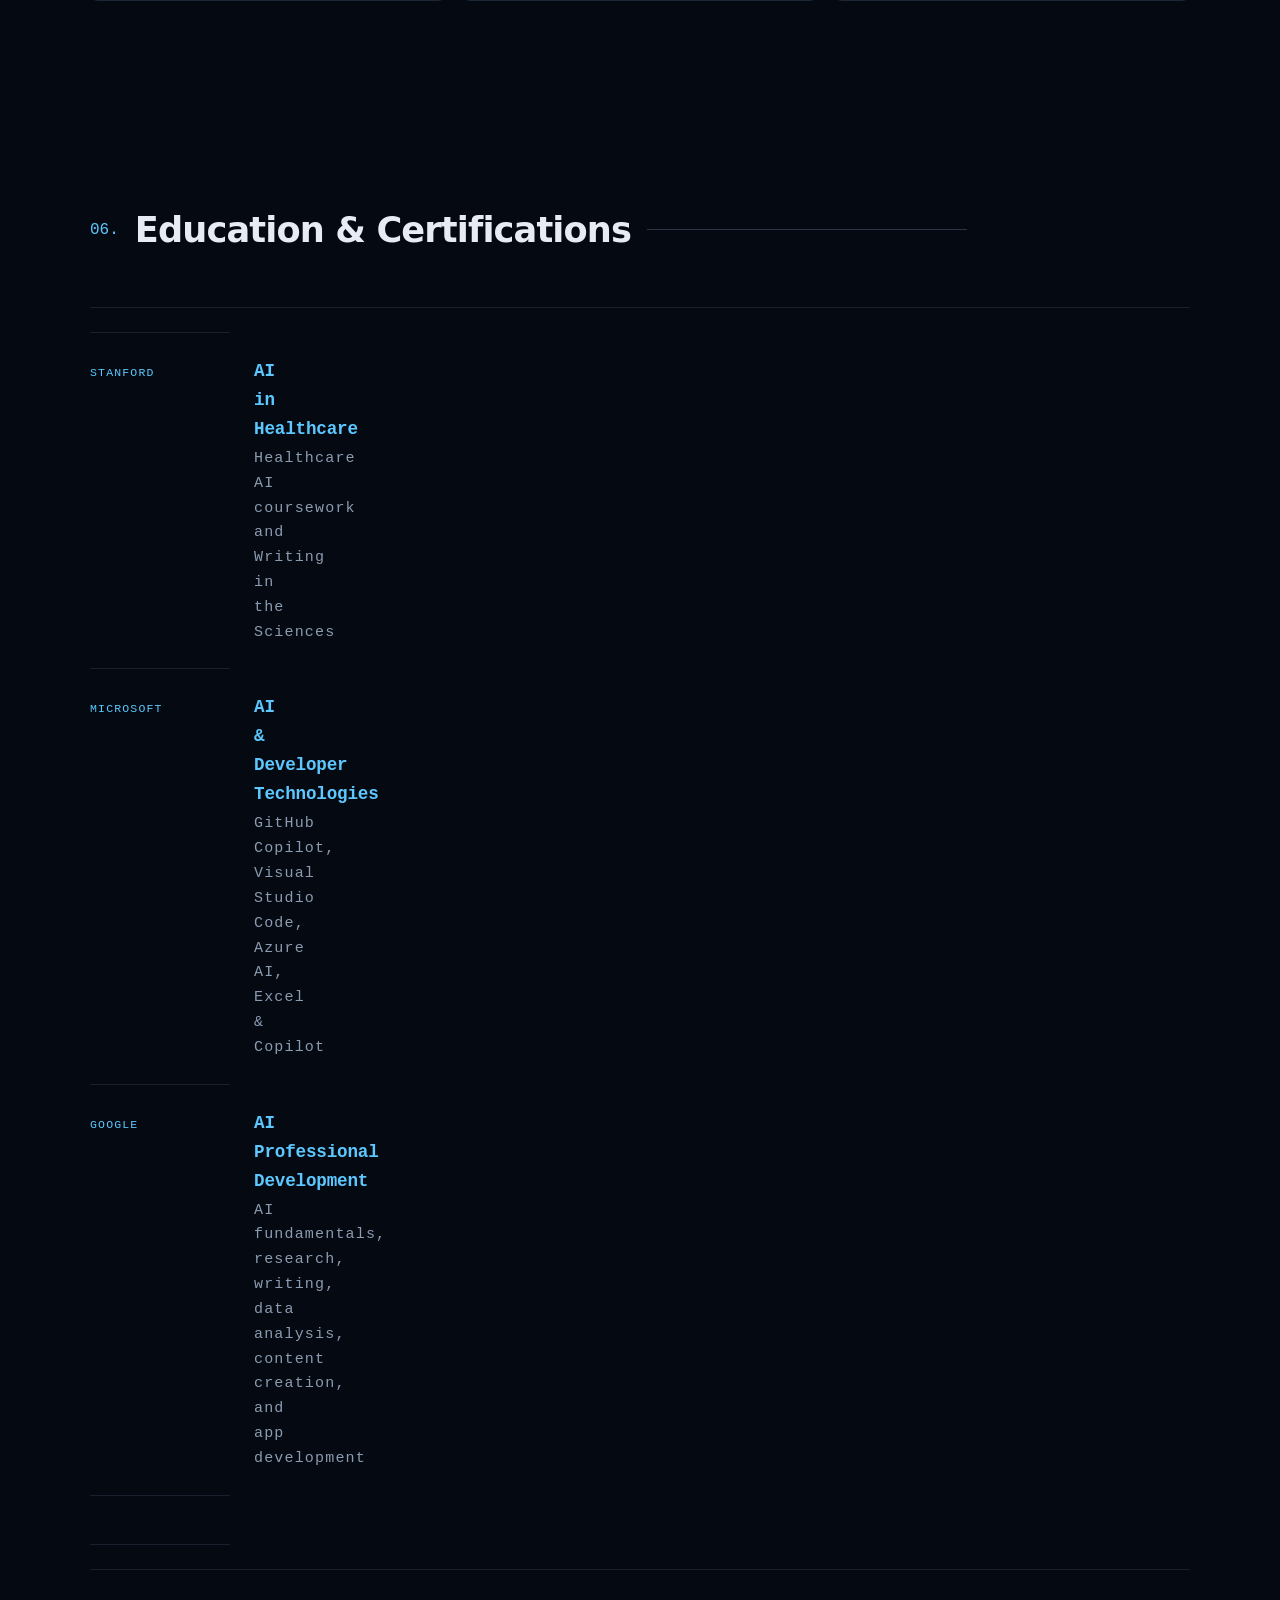
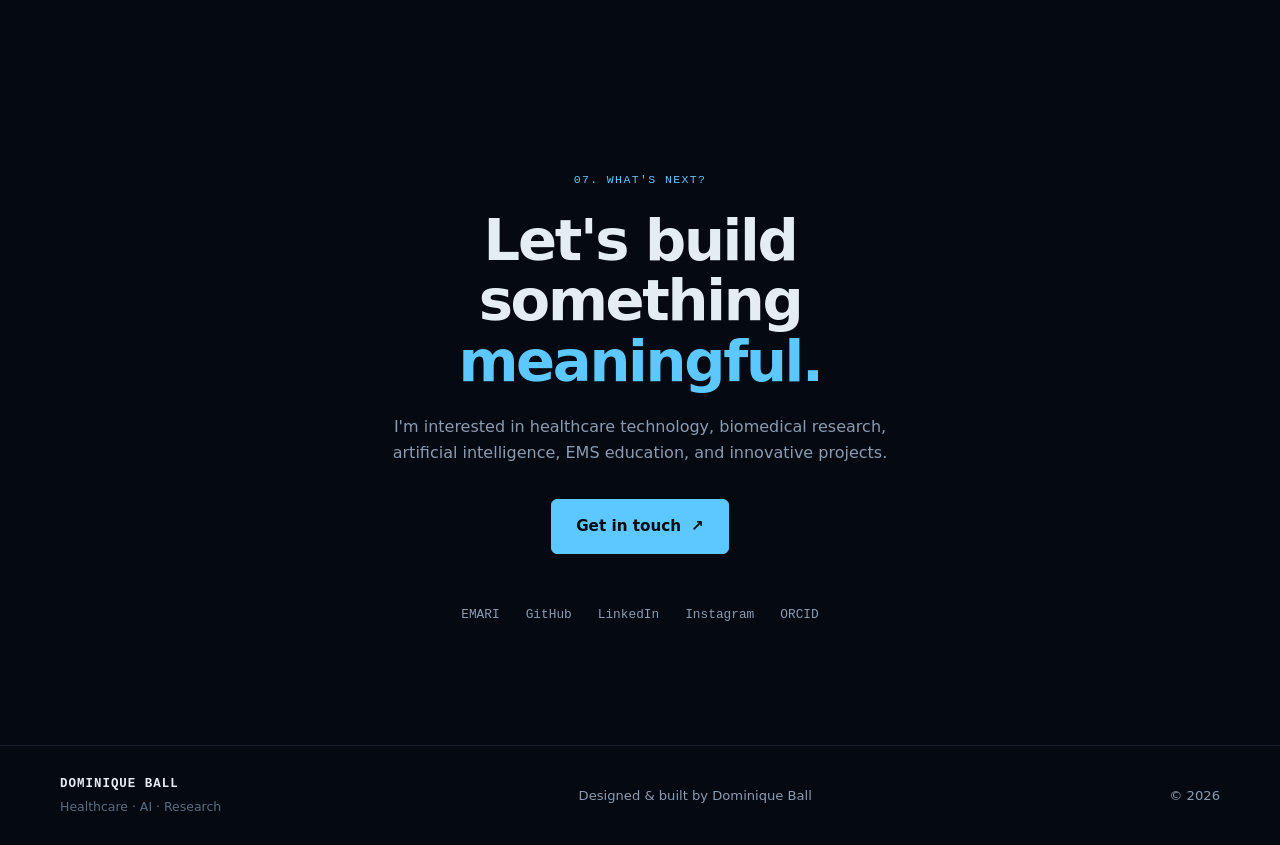
==== commit f574ef9f: "Update index.html" ====
--- a/index.html
+++ b/index.html
@@ -1693,7 +1693,7 @@
 
                 <h1>
                     Dominique<br>
-                    <span>Ball.</span>
+                    <span>Ball</span>
                 </h1>
 
 
@@ -1777,7 +1777,7 @@
 
                     <p class="large-text">
 
-                        I'm an emergency medical professional,
+                        I'm an paramedic student,
                         biomedical science student, researcher, and
                         technology developer focused on the intersection
                         of <strong>medicine and artificial intelligence.</strong>
@@ -1787,9 +1787,9 @@
 
                     <p>
 
-                        My background combines prehospital emergency care,
-                        clinical medicine, biomedical science, scientific
-                        writing, research, fitness, and software development.
+                        My background combines AI and ML software development
+                        prehospital emergency care, clinical medicine, 
+                        biomedical science, scientific writing, and research.
 
                     </p>
 
@@ -1797,7 +1797,7 @@
                     <p>
 
                         A major part of my work is exploring how emerging
-                        technology can be translated into practical
+                        AI technology can be translated into practical
                         healthcare education and research tools.
 
                     </p>
@@ -1806,9 +1806,9 @@
                     <p>
 
                         Through independent projects and EMARI, I develop
-                        prototypes involving machine learning, large
-                        language models, clinical information systems,
-                        and healthcare education.
+                        prototypes involving artificial intelligence, 
+                        machine learning, large language models, 
+                        clinical information systems, and healthcare education.
 
                     </p>
 
@@ -1820,28 +1820,28 @@
                     <div class="stat-card">
 
                         <span>01</span>
+
+                        <strong>
+                            Technology
+                        </strong>
+
+                        <p>
+                            AI & machine learning
+                        </p>
+
+                    </div>
+
+
+                    <div class="stat-card">
+
+                        <span>02</span>
 
                         <strong>
                             Healthcare
                         </strong>
 
                         <p>
-                            EMS & clinical education
-                        </p>
-
-                    </div>
-
-
-                    <div class="stat-card">
-
-                        <span>02</span>
-
-                        <strong>
-                            Technology
-                        </strong>
-
-                        <p>
-                            AI & machine learning
+                            EMS
                         </p>
 
                     </div>
@@ -1910,7 +1910,7 @@
 
                         <p class="emari-lead">
 
-                            EMARI is the platform through which I explore
+                            EMARI is the platform through which we explore
                             emergency medicine, artificial intelligence,
                             biomedical technology, education, and research.
 
@@ -2843,45 +2843,7 @@
                 <div class="education-row">
 
                     <span class="education-status">
-                        CURRENT
-                    </span>
-
-                    <div>
-
-                        <h3>
-                            Biomedical Science
-                        </h3>
-
-                        <p>
-                            Bachelor of Science coursework
-                        </p>
-
-                    </div>
-
-                </div>
-
-
-                <div class="education-row">
-
-                    <span class="education-status">
-                        CURRENT
-                    </span>
-
-                    <div>
-
-                        <h3>
-                            Paramedic Program
-                        </h3>
-
-                        <p>
-                            Currently enrolled
-                        </p>
-
-                    </div>
-
-                </div>
-
-
+                     
                 <div class="education-row">
 
                     <span class="education-status">
@@ -2952,19 +2914,6 @@
                 <div class="education-row">
 
                     <span class="education-status">
-                        EMS
-                    </span>
-
-                    <div>
-
-                        <h3>
-                            EMT / CPR / BLS / ALS / ICS / NIMS
-                        </h3>
-
-                        <p>
-                            Emergency medical and incident
-                            management certifications
-                        </p>
 
                     </div>
 
